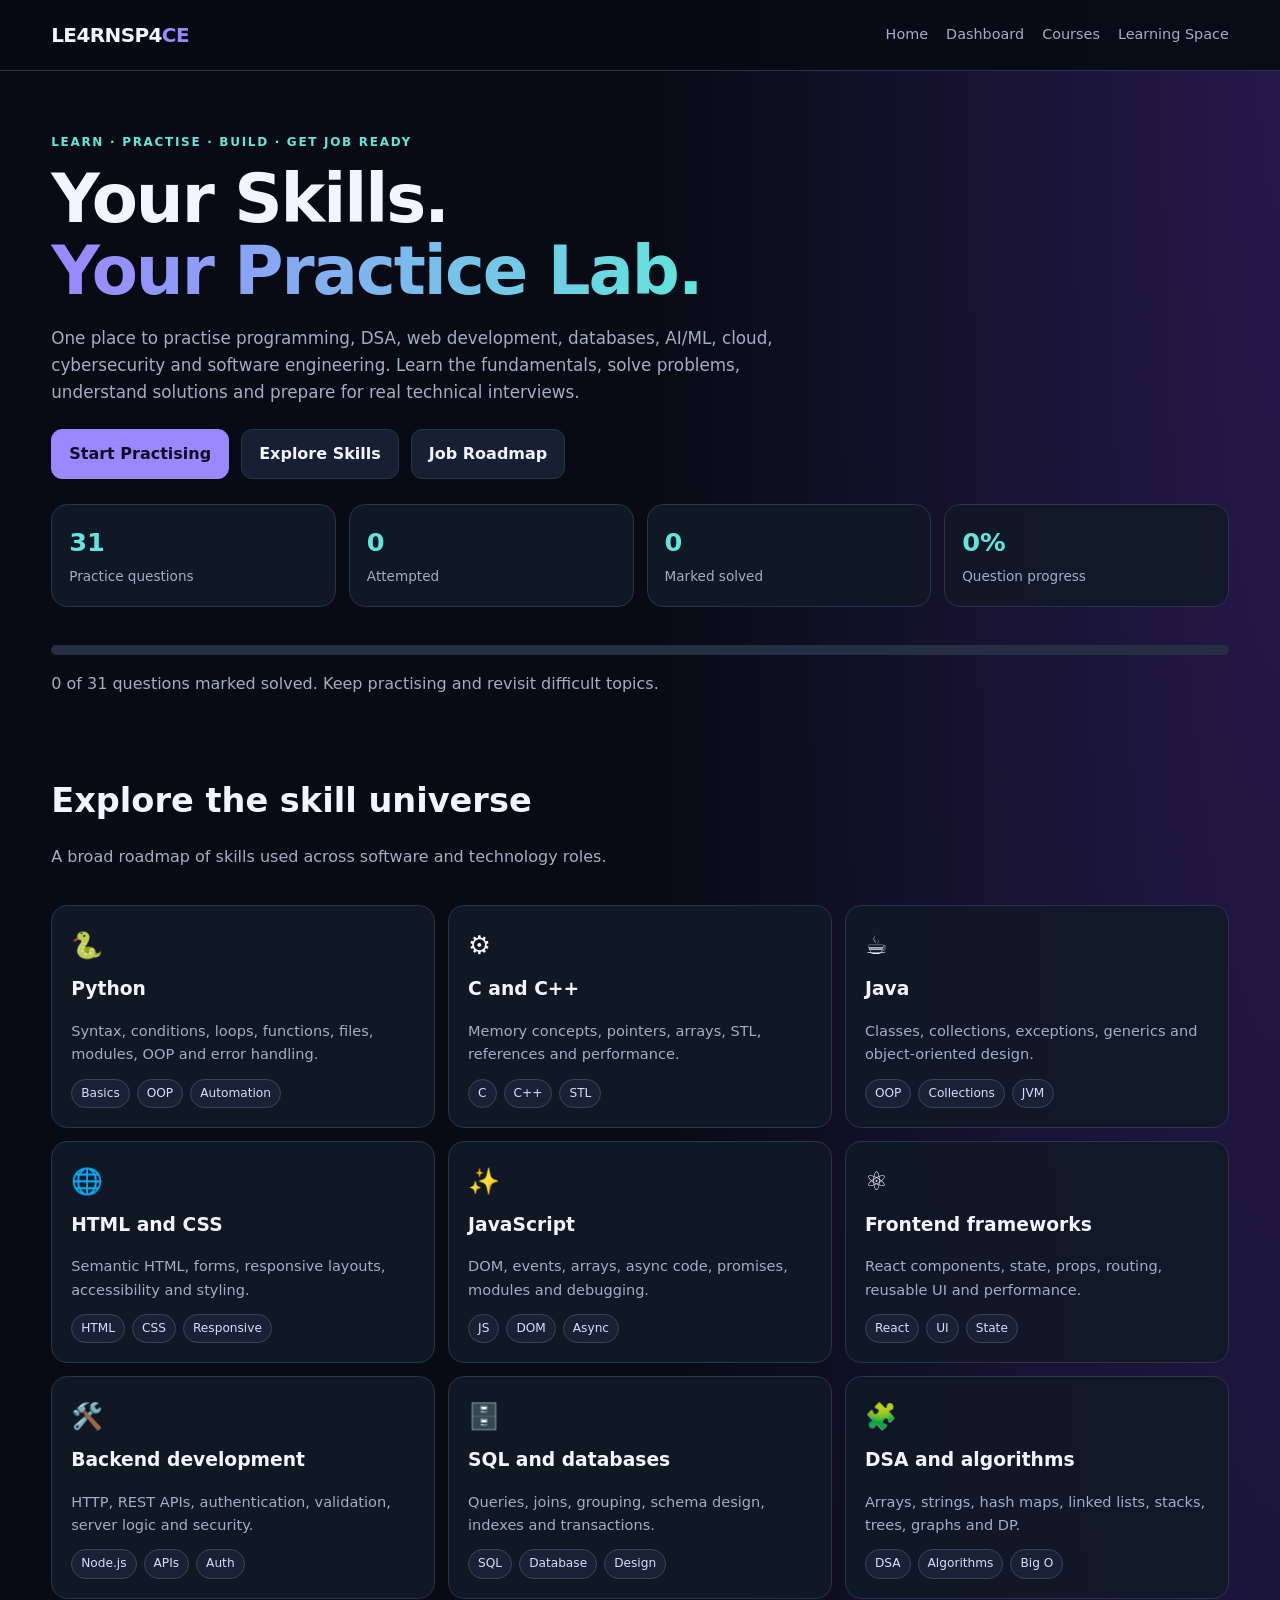
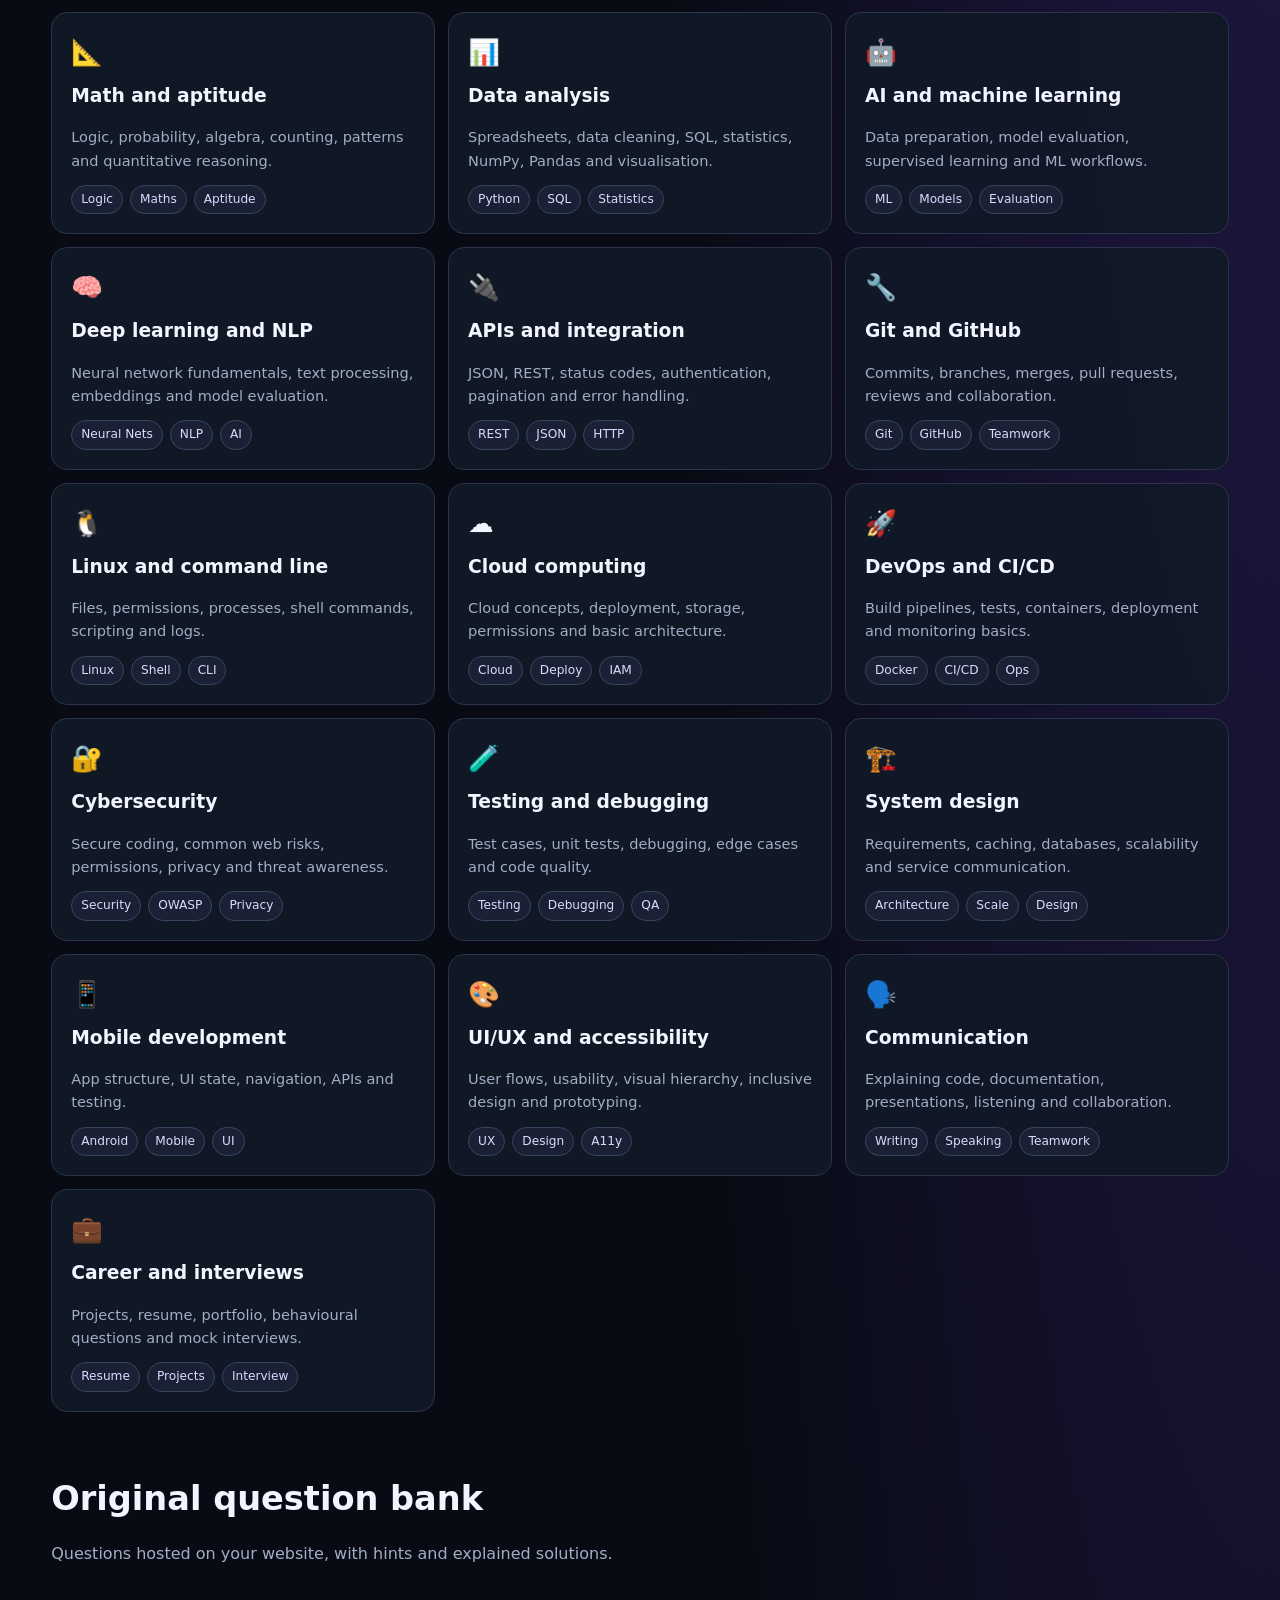
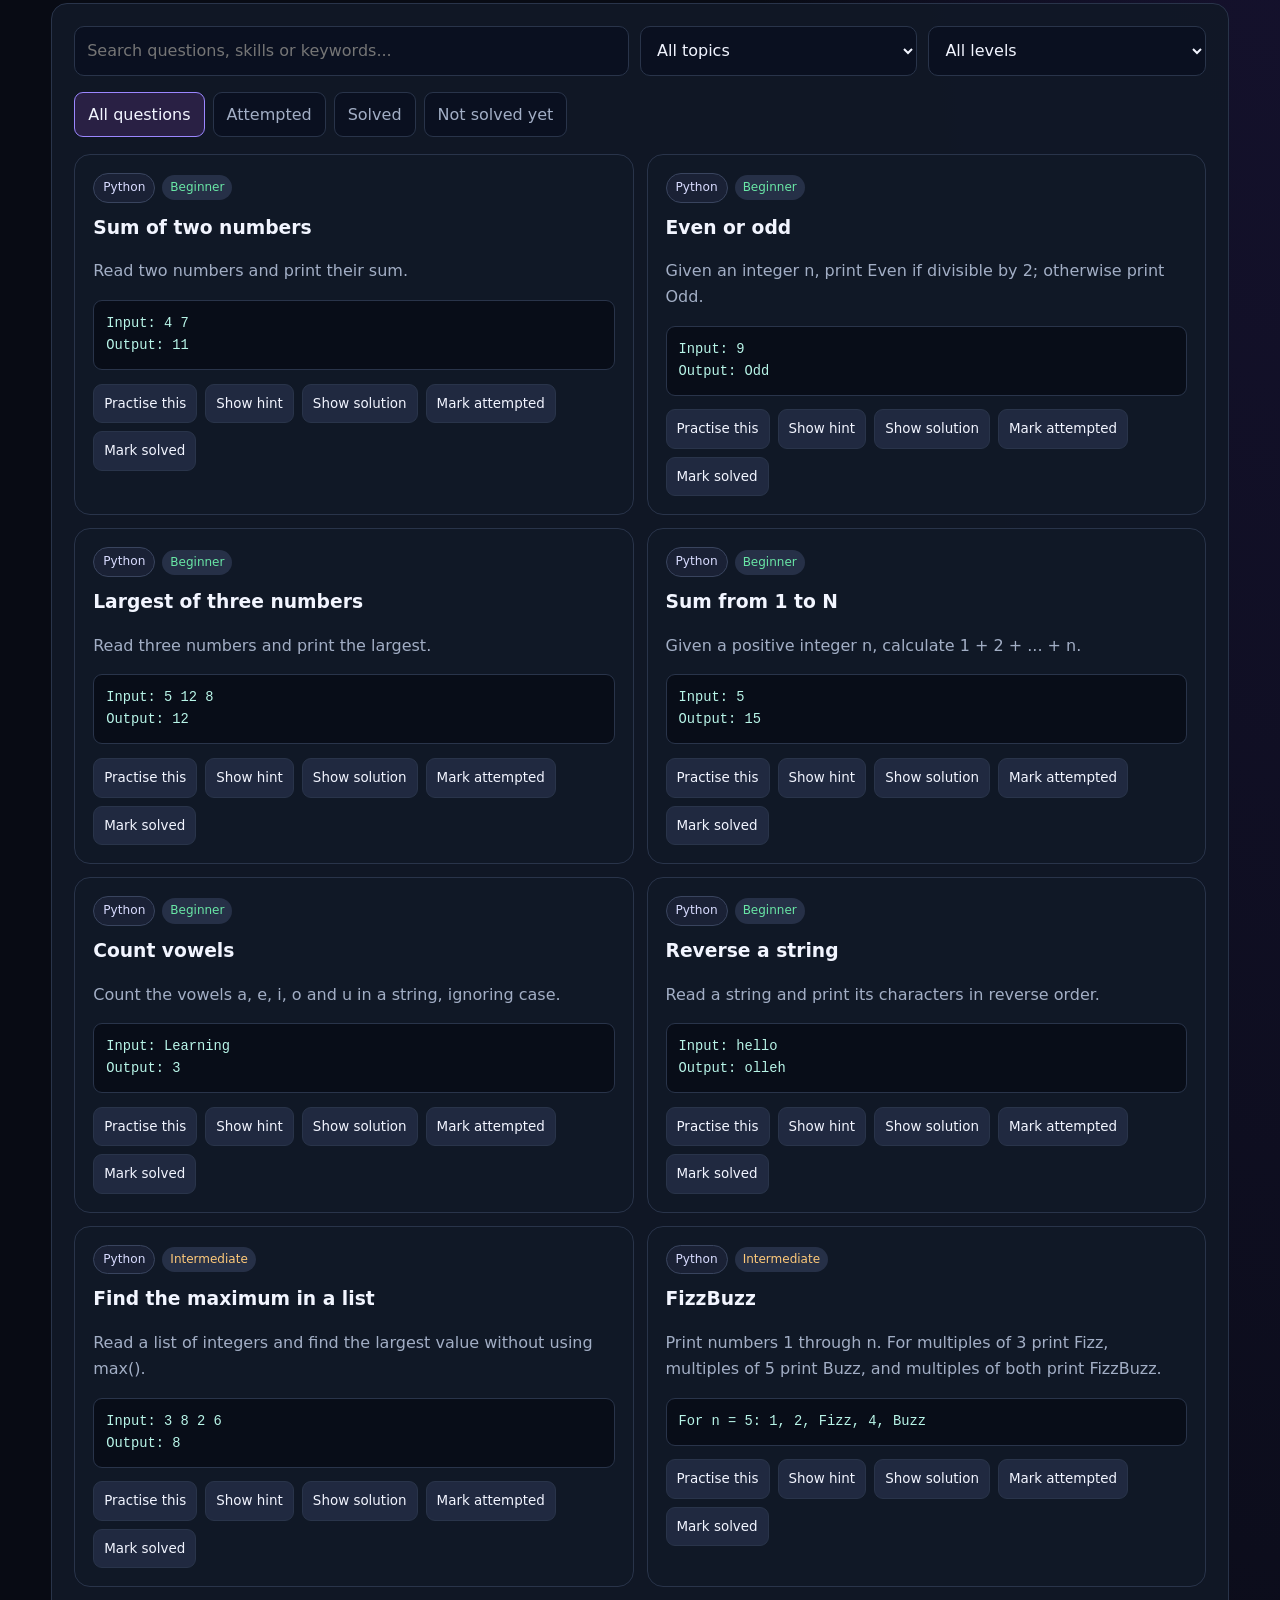
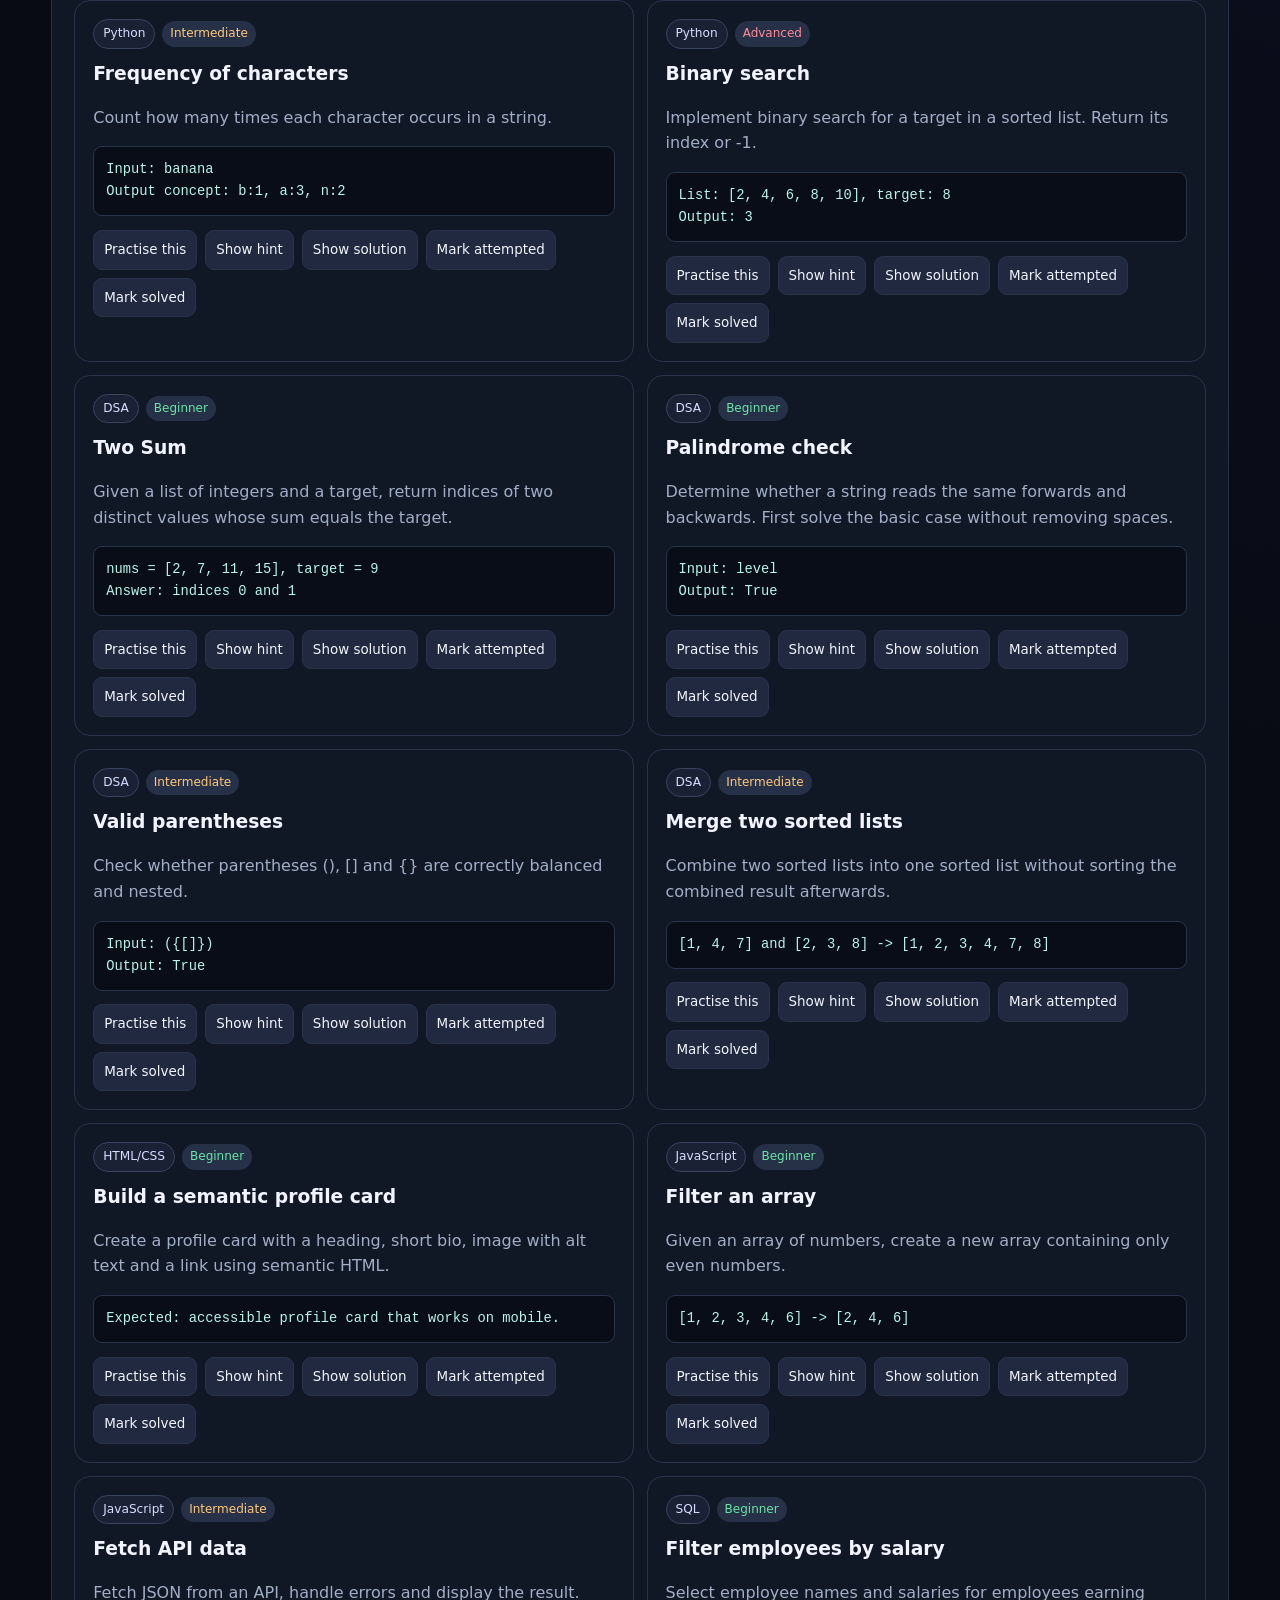
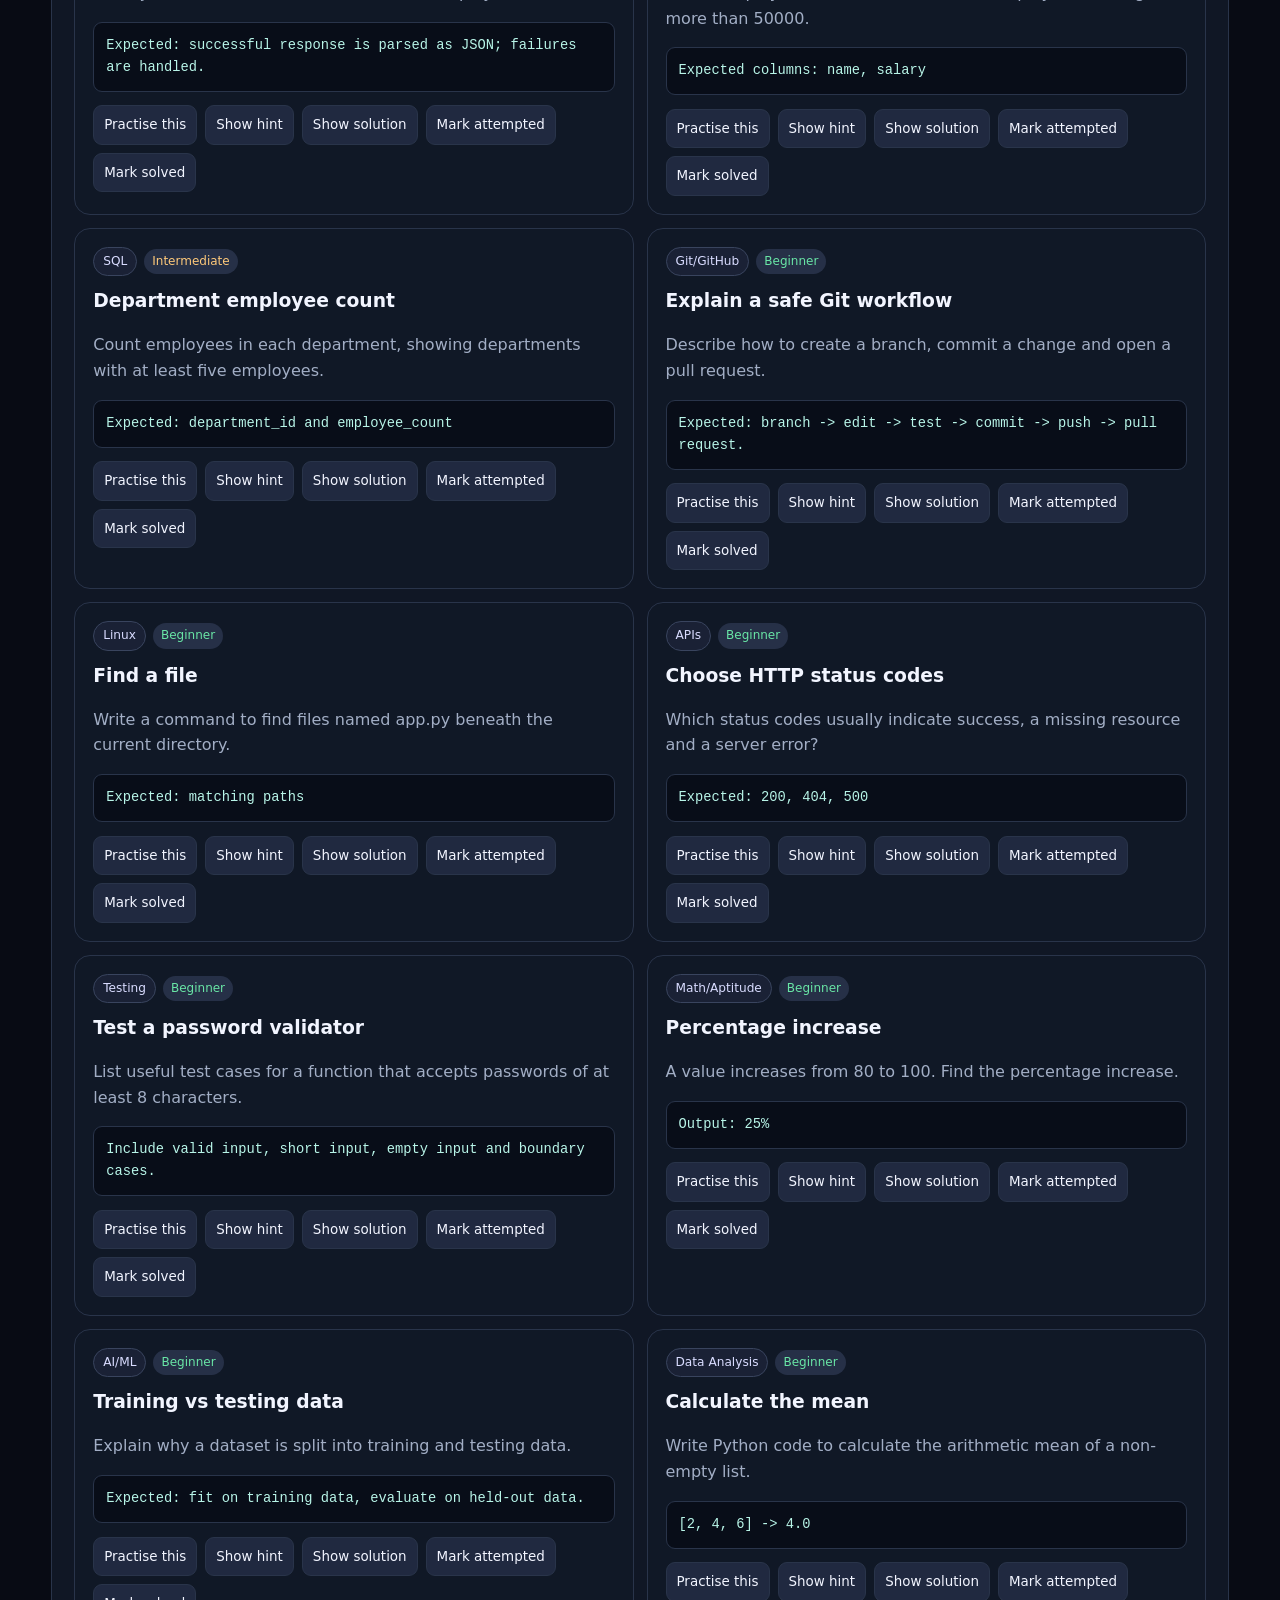
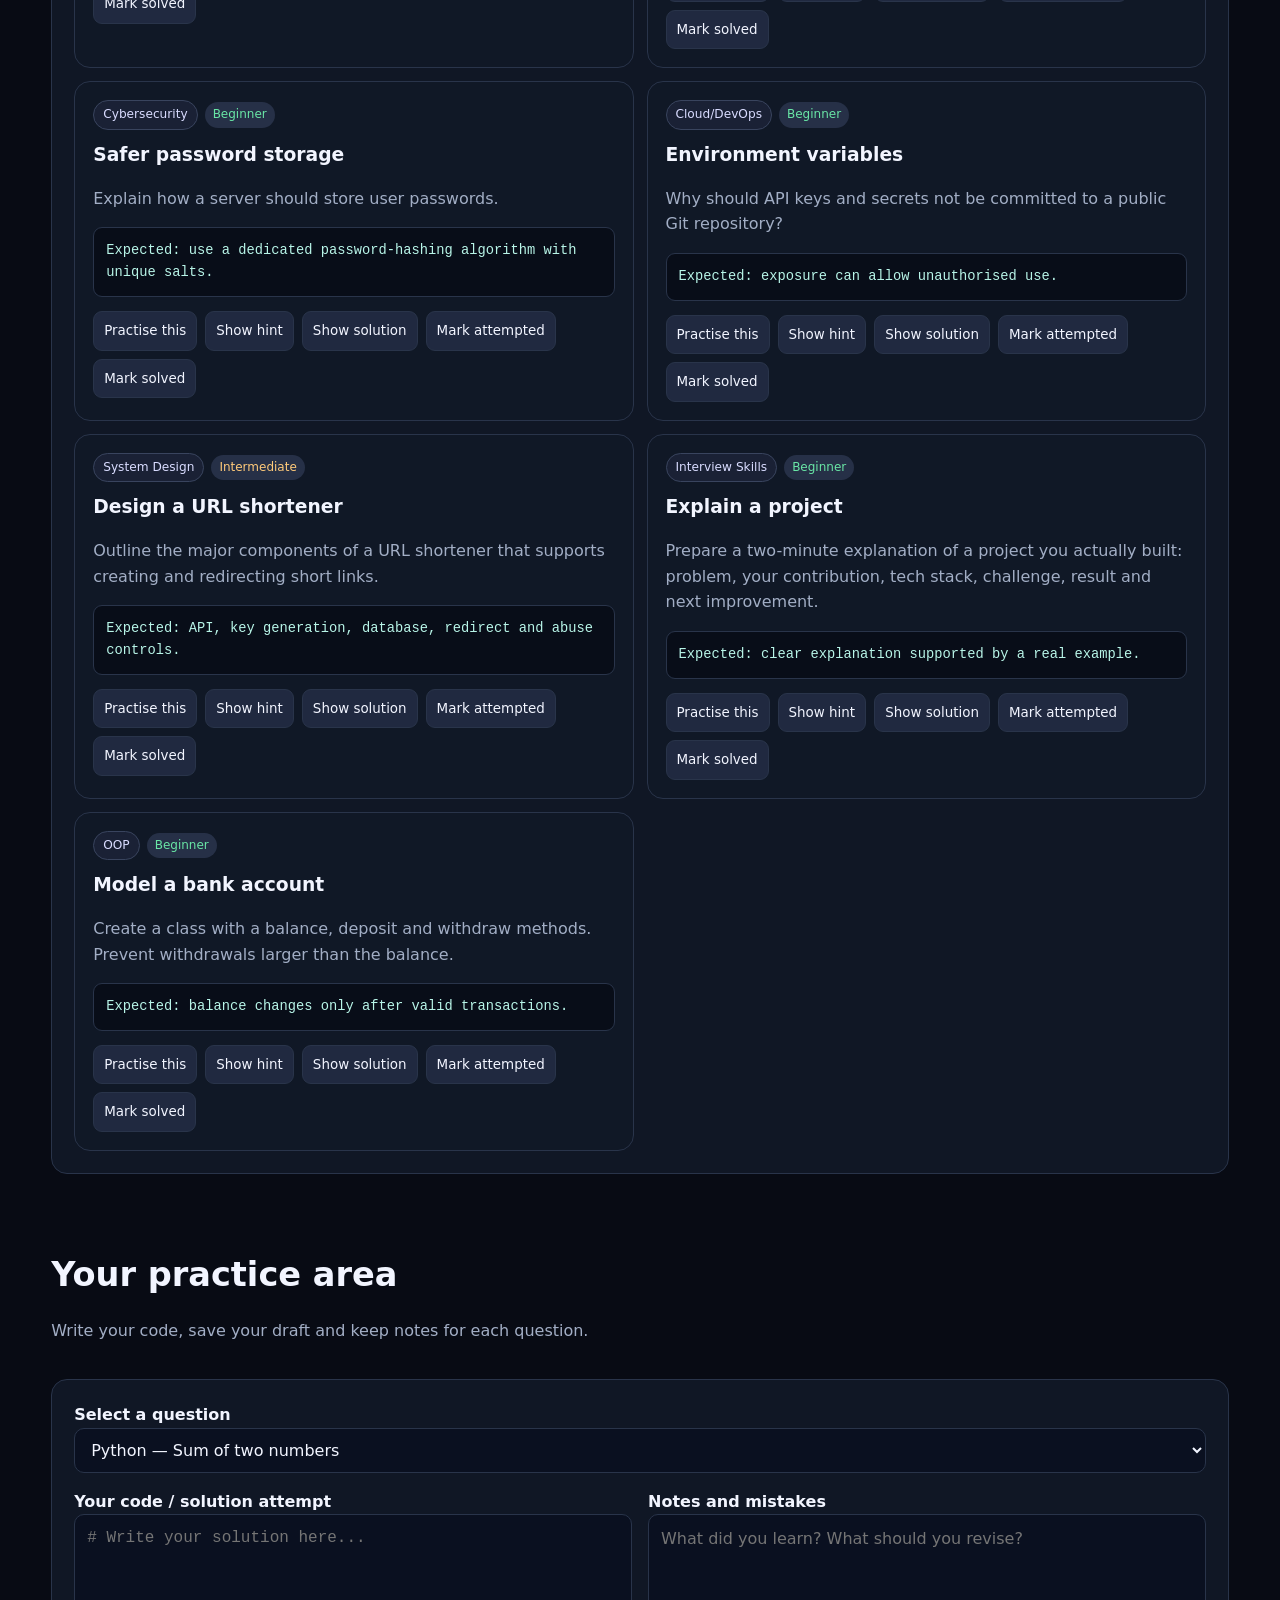
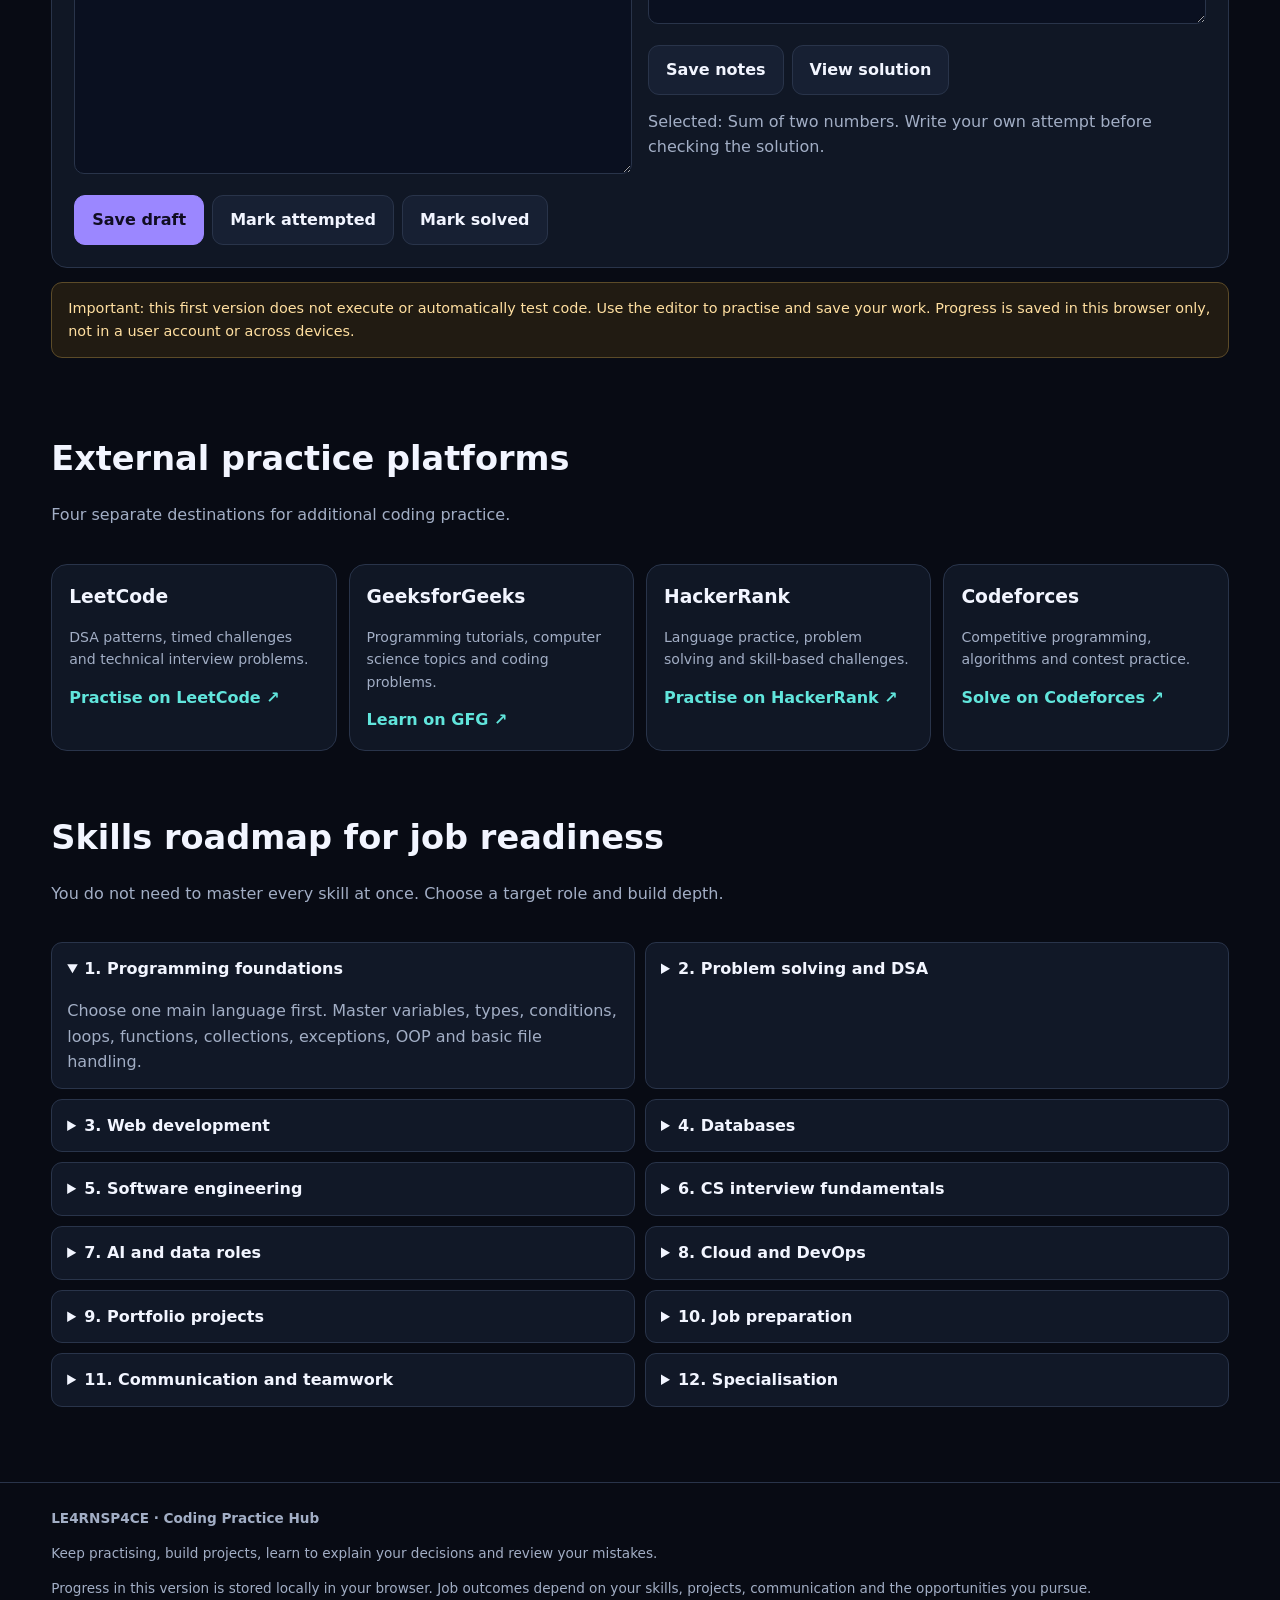
==== coding-practice.html @ f73925cd "Add coding practice hub" ====
<!DOCTYPE html>
<html lang="en">
<head>
  <meta charset="UTF-8">
  <meta name="viewport" content="width=device-width, initial-scale=1.0">
  <meta name="description" content="LE4RNSP4CE Coding Practice Hub: programming, DSA, web development, AI, databases and job interview preparation.">
  <title>Coding Practice Hub | LE4RNSP4CE</title>

  <style>
    :root {
      --bg: #080b14;
      --panel: #111827;
      --panel2: #172033;
      --text: #f2f5ff;
      --muted: #a2aec5;
      --purple: #9b87ff;
      --cyan: #61e5dc;
      --border: #29344a;
      --green: #69e6a6;
      --orange: #ffca7a;
      --red: #ff8c9a;
    }

    * { box-sizing: border-box; }

    html { scroll-behavior: smooth; }

    body {
      margin: 0;
      font-family: Inter, system-ui, Arial, sans-serif;
      background:
        radial-gradient(ellipse at top right, #24194b 0, transparent 35%),
        var(--bg);
      color: var(--text);
      line-height: 1.6;
    }

    a { color: inherit; text-decoration: none; }

    button, input, select, textarea { font: inherit; }

    button, select { cursor: pointer; }

    .container {
      width: min(1180px, 92%);
      margin: auto;
    }

    header {
      position: sticky;
      top: 0;
      z-index: 20;
      background: rgba(8, 11, 20, .93);
      backdrop-filter: blur(14px);
      border-bottom: 1px solid var(--border);
    }

    .nav {
      min-height: 70px;
      display: flex;
      align-items: center;
      justify-content: space-between;
      gap: 18px;
      flex-wrap: wrap;
      padding: 12px 0;
    }

    .logo {
      font-size: 1.25rem;
      font-weight: 900;
      letter-spacing: -.6px;
    }

    .logo span { color: var(--purple); }

    .nav-links {
      display: flex;
      gap: 18px;
      flex-wrap: wrap;
      color: var(--muted);
      font-size: .9rem;
    }

    .nav-links a:hover { color: var(--cyan); }

    .hero { padding: 62px 0 32px; }

    .eyebrow {
      color: var(--cyan);
      font-weight: 800;
      letter-spacing: 1.7px;
      font-size: .75rem;
      text-transform: uppercase;
    }

    h1 {
      font-size: clamp(2.1rem, 6vw, 4.2rem);
      line-height: 1.07;
      letter-spacing: -2px;
      margin: 12px 0;
    }

    .gradient {
      background: linear-gradient(90deg, var(--purple), var(--cyan));
      color: transparent;
      background-clip: text;
      -webkit-background-clip: text;
    }

    .intro {
      max-width: 760px;
      color: var(--muted);
      font-size: 1.05rem;
    }

    .hero-actions {
      display: flex;
      gap: 12px;
      flex-wrap: wrap;
      margin-top: 24px;
    }

    .btn {
      display: inline-flex;
      justify-content: center;
      align-items: center;
      padding: 11px 17px;
      border: 1px solid var(--border);
      border-radius: 11px;
      background: var(--panel2);
      color: var(--text);
      font-weight: 750;
    }

    .btn.primary {
      background: var(--purple);
      color: #100d22;
      border-color: var(--purple);
    }

    .btn:hover { filter: brightness(1.12); }

    .stats {
      display: grid;
      grid-template-columns: repeat(4, 1fr);
      gap: 13px;
      margin: 25px 0 38px;
    }

    .stat, .panel, .skill-card, .question-card, .external-card {
      background: rgba(17, 24, 39, .92);
      border: 1px solid var(--border);
      border-radius: 16px;
    }

    .stat { padding: 17px; }

    .stat strong {
      display: block;
      font-size: 1.6rem;
      color: var(--cyan);
    }

    .stat span { color: var(--muted); font-size: .85rem; }

    section { padding: 30px 0; }

    .section-heading {
      display: flex;
      justify-content: space-between;
      align-items: end;
      gap: 16px;
      flex-wrap: wrap;
      margin-bottom: 20px;
    }

    h2 { font-size: clamp(1.5rem, 3vw, 2.1rem); margin: 0 0 6px; }

    h3 { margin: 0 0 10px; }

    .muted { color: var(--muted); }

    .skills-grid {
      display: grid;
      grid-template-columns: repeat(3, minmax(0, 1fr));
      gap: 13px;
    }

    .skill-card { padding: 19px; }

    .skill-card .icon { font-size: 1.6rem; }

    .skill-card h3 { margin-top: 8px; }

    .skill-card p { color: var(--muted); font-size: .91rem; margin-bottom: 0; }

    .tag-row { display: flex; flex-wrap: wrap; gap: 7px; margin-top: 13px; }

    .tag {
      border: 1px solid #39445e;
      color: #d9dcff;
      background: #1a2135;
      border-radius: 999px;
      padding: 4px 9px;
      font-size: .76rem;
    }

    .panel { padding: 22px; margin: 14px 0; }

    .toolbar {
      display: grid;
      grid-template-columns: 2fr 1fr 1fr;
      gap: 11px;
      margin-bottom: 16px;
    }

    input, select, textarea {
      width: 100%;
      padding: 11px 12px;
      background: #0a1020;
      color: var(--text);
      border: 1px solid var(--border);
      border-radius: 10px;
      outline: none;
    }

    input:focus, select:focus, textarea:focus {
      border-color: var(--purple);
    }

    .tabs {
      display: flex;
      gap: 8px;
      flex-wrap: wrap;
      margin-bottom: 17px;
    }

    .tab {
      padding: 9px 13px;
      background: #0a1020;
      border: 1px solid var(--border);
      color: var(--muted);
      border-radius: 9px;
    }

    .tab.active {
      color: var(--text);
      border-color: var(--purple);
      background: #292044;
    }

    .question-list {
      display: grid;
      grid-template-columns: repeat(2, minmax(0, 1fr));
      gap: 13px;
    }

    .question-card { padding: 18px; min-width: 0; }

    .question-meta {
      display: flex;
      flex-wrap: wrap;
      gap: 7px;
      align-items: center;
      margin-bottom: 10px;
    }

    .difficulty {
      font-size: .75rem;
      padding: 3px 8px;
      border-radius: 999px;
      background: #263047;
    }

    .difficulty.Beginner { color: var(--green); }
    .difficulty.Intermediate { color: var(--orange); }
    .difficulty.Advanced { color: var(--red); }

    .question-card p { color: var(--muted); }

    .question-card pre, .solution pre {
      white-space: pre-wrap;
      overflow-wrap: anywhere;
      padding: 12px;
      border-radius: 9px;
      background: #080d18;
      border: 1px solid var(--border);
      color: #b8f5e8;
      font-size: .86rem;
    }

    .question-actions {
      display: flex;
      flex-wrap: wrap;
      gap: 8px;
      margin-top: 13px;
    }

    .small-btn {
      padding: 8px 10px;
      border: 1px solid var(--border);
      border-radius: 9px;
      color: var(--text);
      background: #202940;
      font-size: .84rem;
    }

    .small-btn:hover { border-color: var(--cyan); }

    .solution {
      border-top: 1px solid var(--border);
      padding-top: 12px;
      margin-top: 13px;
    }

    .hidden { display: none !important; }

    .practice-layout {
      display: grid;
      grid-template-columns: 1fr 1fr;
      gap: 16px;
    }

    .practice-layout > div { min-width: 0; }

    textarea.code-editor {
      min-height: 260px;
      resize: vertical;
      font-family: Consolas, Monaco, monospace;
      line-height: 1.6;
      tab-size: 4;
    }

    textarea.notes-editor { min-height: 110px; resize: vertical; }

    .progress-track {
      height: 10px;
      background: #252e42;
      border-radius: 999px;
      overflow: hidden;
      margin: 12px 0;
    }

    .progress-fill {
      height: 100%;
      width: 0;
      background: linear-gradient(90deg, var(--purple), var(--cyan));
      transition: width .2s;
    }

    .external-grid {
      display: grid;
      grid-template-columns: repeat(4, minmax(0, 1fr));
      gap: 12px;
    }

    .external-card { padding: 17px; }

    .external-card p { color: var(--muted); font-size: .88rem; }

    .external-card a {
      color: var(--cyan);
      font-weight: 750;
    }

    .roadmap-list {
      display: grid;
      grid-template-columns: repeat(2, minmax(0, 1fr));
      gap: 10px;
    }

    details {
      padding: 13px 15px;
      border: 1px solid var(--border);
      border-radius: 11px;
      background: #111827;
    }

    summary { cursor: pointer; font-weight: 750; }

    details p { color: var(--muted); margin-bottom: 0; }

    .notice {
      padding: 14px 16px;
      border: 1px solid #5c4b28;
      background: #211b12;
      border-radius: 11px;
      color: #ffdfa0;
      font-size: .9rem;
    }

    .empty {
      grid-column: 1 / -1;
      padding: 30px;
      border: 1px dashed var(--border);
      border-radius: 12px;
      text-align: center;
      color: var(--muted);
    }

    footer {
      border-top: 1px solid var(--border);
      margin-top: 45px;
      padding: 25px 0;
      color: var(--muted);
      font-size: .85rem;
    }

    @media (max-width: 850px) {
      .skills-grid { grid-template-columns: repeat(2, minmax(0, 1fr)); }
      .external-grid { grid-template-columns: repeat(2, minmax(0, 1fr)); }
      .stats { grid-template-columns: repeat(2, 1fr); }
    }

    @media (max-width: 600px) {
      .question-list, .practice-layout, .roadmap-list,
      .skills-grid { grid-template-columns: 1fr; }
      .toolbar { grid-template-columns: 1fr; }
      .hero { padding-top: 40px; }
      .nav { align-items: flex-start; }
    }
  </style>
</head>

<body>
<header>
  <div class="container nav">
    <a class="logo" href="index.html">LE4RNSP4<span>CE</span></a>
    <nav class="nav-links" aria-label="Main navigation">
      <a href="index.html">Home</a>
      <a href="dashboard.html">Dashboard</a>
      <a href="courses.html">Courses</a>
      <a href="learning-space.html">Learning Space</a>
    </nav>
  </div>
</header>

<main class="container">
  <section class="hero">
    <div class="eyebrow">Learn · Practise · Build · Get Job Ready</div>
    <h1>Your Skills.<br><span class="gradient">Your Practice Lab.</span></h1>
    <p class="intro">
      One place to practise programming, DSA, web development, databases,
      AI/ML, cloud, cybersecurity and software engineering. Learn the
      fundamentals, solve problems, understand solutions and prepare for
      real technical interviews.
    </p>
    <div class="hero-actions">
      <a class="btn primary" href="#question-bank">Start Practising</a>
      <a class="btn" href="#skills">Explore Skills</a>
      <a class="btn" href="#job-roadmap">Job Roadmap</a>
    </div>

    <div class="stats">
      <div class="stat"><strong id="totalCount">0</strong><span>Practice questions</span></div>
      <div class="stat"><strong id="attemptCount">0</strong><span>Attempted</span></div>
      <div class="stat"><strong id="solvedCount">0</strong><span>Marked solved</span></div>
      <div class="stat"><strong id="progressPercent">0%</strong><span>Question progress</span></div>
    </div>
    <div class="progress-track"><div class="progress-fill" id="progressFill"></div></div>
    <p class="muted" id="progressText">Start with one question. Keep learning consistently.</p>
  </section>

  <section id="skills">
    <div class="section-heading">
      <div>
        <h2>Explore the skill universe</h2>
        <p class="muted">A broad roadmap of skills used across software and technology roles.</p>
      </div>
    </div>
    <div class="skills-grid" id="skillGrid"></div>
  </section>

  <section id="question-bank">
    <div class="section-heading">
      <div>
        <h2>Original question bank</h2>
        <p class="muted">Questions hosted on your website, with hints and explained solutions.</p>
      </div>
    </div>

    <div class="panel">
      <div class="toolbar">
        <input id="searchInput" type="search" placeholder="Search questions, skills or keywords..." aria-label="Search questions">
        <select id="topicFilter" aria-label="Filter by topic">
          <option value="All">All topics</option>
        </select>
        <select id="levelFilter" aria-label="Filter by difficulty">
          <option value="All">All levels</option>
          <option>Beginner</option>
          <option>Intermediate</option>
          <option>Advanced</option>
        </select>
      </div>

      <div class="tabs" role="group" aria-label="Question status filter">
        <button class="tab active" data-status="All">All questions</button>
        <button class="tab" data-status="Attempted">Attempted</button>
        <button class="tab" data-status="Solved">Solved</button>
        <button class="tab" data-status="Unsolved">Not solved yet</button>
      </div>

      <div class="question-list" id="questionList"></div>
    </div>
  </section>

  <section id="practice-area">
    <div class="section-heading">
      <div>
        <h2>Your practice area</h2>
        <p class="muted">Write your code, save your draft and keep notes for each question.</p>
      </div>
    </div>

    <div class="panel">
      <label for="practiceQuestion"><strong>Select a question</strong></label>
      <select id="practiceQuestion"></select>

      <div class="practice-layout" style="margin-top:16px">
        <div>
          <label for="codeEditor"><strong>Your code / solution attempt</strong></label>
          <textarea id="codeEditor" class="code-editor" spellcheck="false" placeholder="# Write your solution here..."></textarea>
          <div class="question-actions">
            <button class="btn primary" id="saveDraft">Save draft</button>
            <button class="btn" id="markAttempt">Mark attempted</button>
            <button class="btn" id="markSolved">Mark solved</button>
          </div>
        </div>
        <div>
          <label for="practiceNotes"><strong>Notes and mistakes</strong></label>
          <textarea id="practiceNotes" class="notes-editor" placeholder="What did you learn? What should you revise?"></textarea>
          <div class="question-actions">
            <button class="btn" id="saveNotes">Save notes</button>
            <button class="btn" id="showSelectedSolution">View solution</button>
          </div>
          <div id="practiceFeedback" class="muted" style="margin-top:14px" aria-live="polite">
            Your saved drafts and notes are stored in this browser.
          </div>
          <div id="selectedSolution" class="solution hidden"></div>
        </div>
      </div>
    </div>
    <p class="notice">
      Important: this first version does not execute or automatically test code.
      Use the editor to practise and save your work. Progress is saved in this
      browser only, not in a user account or across devices.
    </p>
  </section>

  <section id="external-practice">
    <div class="section-heading">
      <div>
        <h2>External practice platforms</h2>
        <p class="muted">Four separate destinations for additional coding practice.</p>
      </div>
    </div>
    <div class="external-grid">
      <article class="external-card">
        <h3>LeetCode</h3>
        <p>DSA patterns, timed challenges and technical interview problems.</p>
        <a href="https://leetcode.com/problemset/" target="_blank" rel="noopener noreferrer">Practise on LeetCode ↗</a>
      </article>
      <article class="external-card">
        <h3>GeeksforGeeks</h3>
        <p>Programming tutorials, computer science topics and coding problems.</p>
        <a href="https://www.geeksforgeeks.org/" target="_blank" rel="noopener noreferrer">Learn on GFG ↗</a>
      </article>
      <article class="external-card">
        <h3>HackerRank</h3>
        <p>Language practice, problem solving and skill-based challenges.</p>
        <a href="https://www.hackerrank.com/domains" target="_blank" rel="noopener noreferrer">Practise on HackerRank ↗</a>
      </article>
      <article class="external-card">
        <h3>Codeforces</h3>
        <p>Competitive programming, algorithms and contest practice.</p>
        <a href="https://codeforces.com/problemset" target="_blank" rel="noopener noreferrer">Solve on Codeforces ↗</a>
      </article>
    </div>
  </section>

  <section id="job-roadmap">
    <div class="section-heading">
      <div>
        <h2>Skills roadmap for job readiness</h2>
        <p class="muted">You do not need to master every skill at once. Choose a target role and build depth.</p>
      </div>
    </div>
    <div class="roadmap-list" id="roadmapList"></div>
  </section>
</main>

<footer>
  <div class="container">
    <strong>LE4RNSP4CE · Coding Practice Hub</strong>
    <p>Keep practising, build projects, learn to explain your decisions and review your mistakes.</p>
    <p>Progress in this version is stored locally in your browser. Job outcomes depend on your skills, projects, communication and the opportunities you pursue.</p>
  </div>
</footer>

<script>
  "use strict";

  const skills = [
    { icon: "🐍", name: "Python", desc: "Syntax, conditions, loops, functions, files, modules, OOP and error handling.", tags: ["Basics", "OOP", "Automation"] },
    { icon: "⚙️", name: "C and C++", desc: "Memory concepts, pointers, arrays, STL, references and performance.", tags: ["C", "C++", "STL"] },
    { icon: "☕", name: "Java", desc: "Classes, collections, exceptions, generics and object-oriented design.", tags: ["OOP", "Collections", "JVM"] },
    { icon: "🌐", name: "HTML and CSS", desc: "Semantic HTML, forms, responsive layouts, accessibility and styling.", tags: ["HTML", "CSS", "Responsive"] },
    { icon: "✨", name: "JavaScript", desc: "DOM, events, arrays, async code, promises, modules and debugging.", tags: ["JS", "DOM", "Async"] },
    { icon: "⚛️", name: "Frontend frameworks", desc: "React components, state, props, routing, reusable UI and performance.", tags: ["React", "UI", "State"] },
    { icon: "🛠️", name: "Backend development", desc: "HTTP, REST APIs, authentication, validation, server logic and security.", tags: ["Node.js", "APIs", "Auth"] },
    { icon: "🗄️", name: "SQL and databases", desc: "Queries, joins, grouping, schema design, indexes and transactions.", tags: ["SQL", "Database", "Design"] },
    { icon: "🧩", name: "DSA and algorithms", desc: "Arrays, strings, hash maps, linked lists, stacks, trees, graphs and DP.", tags: ["DSA", "Algorithms", "Big O"] },
    { icon: "📐", name: "Math and aptitude", desc: "Logic, probability, algebra, counting, patterns and quantitative reasoning.", tags: ["Logic", "Maths", "Aptitude"] },
    { icon: "📊", name: "Data analysis", desc: "Spreadsheets, data cleaning, SQL, statistics, NumPy, Pandas and visualisation.", tags: ["Python", "SQL", "Statistics"] },
    { icon: "🤖", name: "AI and machine learning", desc: "Data preparation, model evaluation, supervised learning and ML workflows.", tags: ["ML", "Models", "Evaluation"] },
    { icon: "🧠", name: "Deep learning and NLP", desc: "Neural network fundamentals, text processing, embeddings and model evaluation.", tags: ["Neural Nets", "NLP", "AI"] },
    { icon: "🔌", name: "APIs and integration", desc: "JSON, REST, status codes, authentication, pagination and error handling.", tags: ["REST", "JSON", "HTTP"] },
    { icon: "🔧", name: "Git and GitHub", desc: "Commits, branches, merges, pull requests, reviews and collaboration.", tags: ["Git", "GitHub", "Teamwork"] },
    { icon: "🐧", name: "Linux and command line", desc: "Files, permissions, processes, shell commands, scripting and logs.", tags: ["Linux", "Shell", "CLI"] },
    { icon: "☁️", name: "Cloud computing", desc: "Cloud concepts, deployment, storage, permissions and basic architecture.", tags: ["Cloud", "Deploy", "IAM"] },
    { icon: "🚀", name: "DevOps and CI/CD", desc: "Build pipelines, tests, containers, deployment and monitoring basics.", tags: ["Docker", "CI/CD", "Ops"] },
    { icon: "🔐", name: "Cybersecurity", desc: "Secure coding, common web risks, permissions, privacy and threat awareness.", tags: ["Security", "OWASP", "Privacy"] },
    { icon: "🧪", name: "Testing and debugging", desc: "Test cases, unit tests, debugging, edge cases and code quality.", tags: ["Testing", "Debugging", "QA"] },
    { icon: "🏗️", name: "System design", desc: "Requirements, caching, databases, scalability and service communication.", tags: ["Architecture", "Scale", "Design"] },
    { icon: "📱", name: "Mobile development", desc: "App structure, UI state, navigation, APIs and testing.", tags: ["Android", "Mobile", "UI"] },
    { icon: "🎨", name: "UI/UX and accessibility", desc: "User flows, usability, visual hierarchy, inclusive design and prototyping.", tags: ["UX", "Design", "A11y"] },
    { icon: "🗣️", name: "Communication", desc: "Explaining code, documentation, presentations, listening and collaboration.", tags: ["Writing", "Speaking", "Teamwork"] },
    { icon: "💼", name: "Career and interviews", desc: "Projects, resume, portfolio, behavioural questions and mock interviews.", tags: ["Resume", "Projects", "Interview"] }
  ];

  const questions = [
    {
      id: "py01", topic: "Python", level: "Beginner", title: "Sum of two numbers",
      prompt: "Read two numbers and print their sum.",
      sample: "Input: 4 7\nOutput: 11",
      hint: "Read two values, convert them to numbers, then add them.",
      solution: "a = int(input())\nb = int(input())\nprint(a + b)",
      explanation: "input() reads text. int() converts it to an integer. The + operator adds the values."
    },
    {
      id: "py02", topic: "Python", level: "Beginner", title: "Even or odd",
      prompt: "Given an integer n, print Even if divisible by 2; otherwise print Odd.",
      sample: "Input: 9\nOutput: Odd",
      hint: "Use the remainder operator %.",
      solution: "n = int(input())\nif n % 2 == 0:\n    print('Even')\nelse:\n    print('Odd')",
      explanation: "A remainder of zero after division by 2 means the number is even."
    },
    {
      id: "py03", topic: "Python", level: "Beginner", title: "Largest of three numbers",
      prompt: "Read three numbers and print the largest.",
      sample: "Input: 5 12 8\nOutput: 12",
      hint: "Try max(), or compare the numbers with if/elif/else.",
      solution: "a = int(input())\nb = int(input())\nc = int(input())\nprint(max(a, b, c))",
      explanation: "max() returns the largest item from the supplied values."
    },
    {
      id: "py04", topic: "Python", level: "Beginner", title: "Sum from 1 to N",
      prompt: "Given a positive integer n, calculate 1 + 2 + ... + n.",
      sample: "Input: 5\nOutput: 15",
      hint: "Use a loop or the formula n * (n + 1) // 2.",
      solution: "n = int(input())\ntotal = 0\nfor i in range(1, n + 1):\n    total += i\nprint(total)",
      explanation: "range(1, n + 1) includes numbers from 1 through n. The accumulator stores the running sum."
    },
    {
      id: "py05", topic: "Python", level: "Beginner", title: "Count vowels",
      prompt: "Count the vowels a, e, i, o and u in a string, ignoring case.",
      sample: "Input: Learning\nOutput: 3",
      hint: "Convert the string to lowercase and check each character.",
      solution: "text = input().lower()\nvowels = 'aeiou'\ncount = 0\nfor ch in text:\n    if ch in vowels:\n        count += 1\nprint(count)",
      explanation: "The loop visits each character once. Membership testing checks whether the character is a vowel."
    },
    {
      id: "py06", topic: "Python", level: "Beginner", title: "Reverse a string",
      prompt: "Read a string and print its characters in reverse order.",
      sample: "Input: hello\nOutput: olleh",
      hint: "Python supports slicing with a negative step.",
      solution: "text = input()\nprint(text[::-1])",
      explanation: "The slice [::-1] walks through the string from end to start."
    },
    {
      id: "py07", topic: "Python", level: "Intermediate", title: "Find the maximum in a list",
      prompt: "Read a list of integers and find the largest value without using max().",
      sample: "Input: 3 8 2 6\nOutput: 8",
      hint: "Start with the first value and update it when a larger value appears.",
      solution: "nums = list(map(int, input().split()))\nlargest = nums[0]\nfor n in nums:\n    if n > largest:\n        largest = n\nprint(largest)",
      explanation: "This scans the list once, giving O(n) time complexity."
    },
    {
      id: "py08", topic: "Python", level: "Intermediate", title: "FizzBuzz",
      prompt: "Print numbers 1 through n. For multiples of 3 print Fizz, multiples of 5 print Buzz, and multiples of both print FizzBuzz.",
      sample: "For n = 5: 1, 2, Fizz, 4, Buzz",
      hint: "Check divisibility by 15 before checking 3 or 5.",
      solution: "n = int(input())\nfor i in range(1, n + 1):\n    if i % 15 == 0:\n        print('FizzBuzz')\n    elif i % 3 == 0:\n        print('Fizz')\n    elif i % 5 == 0:\n        print('Buzz')\n    else:\n        print(i)",
      explanation: "Check the combined condition first, otherwise multiples of both would match the 3 condition first."
    },
    {
      id: "py09", topic: "Python", level: "Intermediate", title: "Frequency of characters",
      prompt: "Count how many times each character occurs in a string.",
      sample: "Input: banana\nOutput concept: b:1, a:3, n:2",
      hint: "Use a dictionary to store counts.",
      solution: "text = input()\ncounts = {}\nfor ch in text:\n    counts[ch] = counts.get(ch, 0) + 1\nprint(counts)",
      explanation: "dict.get(ch, 0) returns the existing count, or zero for a new character."
    },
    {
      id: "py10", topic: "Python", level: "Advanced", title: "Binary search",
      prompt: "Implement binary search for a target in a sorted list. Return its index or -1.",
      sample: "List: [2, 4, 6, 8, 10], target: 8\nOutput: 3",
      hint: "Maintain low and high bounds and compare with the middle element.",
      solution: "def binary_search(nums, target):\n    low, high = 0, len(nums) - 1\n    while low <= high:\n        mid = (low + high) // 2\n        if nums[mid] == target:\n            return mid\n        if nums[mid] < target:\n            low = mid + 1\n        else:\n            high = mid - 1\n    return -1",
      explanation: "Binary search halves the search space each step. It requires sorted input and runs in O(log n) time."
    },
    {
      id: "dsa01", topic: "DSA", level: "Beginner", title: "Two Sum",
      prompt: "Given a list of integers and a target, return indices of two distinct values whose sum equals the target.",
      sample: "nums = [2, 7, 11, 15], target = 9\nAnswer: indices 0 and 1",
      hint: "As you scan the list, store previously seen values in a hash map.",
      solution: "def two_sum(nums, target):\n    seen = {}\n    for i, value in enumerate(nums):\n        need = target - value\n        if need in seen:\n            return [seen[need], i]\n        seen[value] = i\n    return []",
      explanation: "The hash map makes lookups average O(1), giving O(n) average time."
    },
    {
      id: "dsa02", topic: "DSA", level: "Beginner", title: "Palindrome check",
      prompt: "Determine whether a string reads the same forwards and backwards. First solve the basic case without removing spaces.",
      sample: "Input: level\nOutput: True",
      hint: "Compare the string to its reverse.",
      solution: "text = input()\nprint(text == text[::-1])",
      explanation: "This basic solution is O(n) in time and uses a reversed string."
    },
    {
      id: "dsa03", topic: "DSA", level: "Intermediate", title: "Valid parentheses",
      prompt: "Check whether parentheses (), [] and {} are correctly balanced and nested.",
      sample: "Input: ({[]})\nOutput: True",
      hint: "Use a stack and match each closing bracket with the most recent opening bracket.",
      solution: "def is_valid(s):\n    pairs = {')': '(', ']': '[', '}': '{'}\n    stack = []\n    for ch in s:\n        if ch in '([{':\n            stack.append(ch)\n        elif ch in pairs:\n            if not stack or stack.pop() != pairs[ch]:\n                return False\n    return not stack",
      explanation: "The stack follows last-in, first-out order. Time complexity is O(n)."
    },
    {
      id: "dsa04", topic: "DSA", level: "Intermediate", title: "Merge two sorted lists",
      prompt: "Combine two sorted lists into one sorted list without sorting the combined result afterwards.",
      sample: "[1, 4, 7] and [2, 3, 8] -> [1, 2, 3, 4, 7, 8]",
      hint: "Use two pointers to compare the next unused value in each list.",
      solution: "def merge(a, b):\n    i = j = 0\n    out = []\n    while i < len(a) and j < len(b):\n        if a[i] <= b[j]:\n            out.append(a[i]); i += 1\n        else:\n            out.append(b[j]); j += 1\n    return out + a[i:] + b[j:]",
      explanation: "Each item is visited once, so the time complexity is O(n + m)."
    },
    {
      id: "web01", topic: "HTML/CSS", level: "Beginner", title: "Build a semantic profile card",
      prompt: "Create a profile card with a heading, short bio, image with alt text and a link using semantic HTML.",
      sample: "Expected: accessible profile card that works on mobile.",
      hint: "Use article, h2, p, img and a. Add alt text to the image.",
      solution: "<article class=\"profile-card\">\n  <img src=\"profile.jpg\" alt=\"Portrait of Alex\">\n  <h2>Alex</h2>\n  <p>A beginner web developer.</p>\n  <a href=\"projects.html\">View projects</a>\n</article>",
      explanation: "Semantic elements communicate meaning. Add responsive CSS and check keyboard focus and colour contrast."
    },
    {
      id: "web02", topic: "JavaScript", level: "Beginner", title: "Filter an array",
      prompt: "Given an array of numbers, create a new array containing only even numbers.",
      sample: "[1, 2, 3, 4, 6] -> [2, 4, 6]",
      hint: "Use Array.filter() and the remainder operator.",
      solution: "const numbers = [1, 2, 3, 4, 6];\nconst evens = numbers.filter(n => n % 2 === 0);\nconsole.log(evens);",
      explanation: "filter() returns a new array containing values that satisfy the callback condition."
    },
    {
      id: "web03", topic: "JavaScript", level: "Intermediate", title: "Fetch API data",
      prompt: "Fetch JSON from an API, handle errors and display the result.",
      sample: "Expected: successful response is parsed as JSON; failures are handled.",
      hint: "Use async/await and check response.ok.",
      solution: "async function loadData() {\n  try {\n    const response = await fetch('/api/items');\n    if (!response.ok) throw new Error('Request failed');\n    const data = await response.json();\n    console.log(data);\n  } catch (error) {\n    console.error(error.message);\n  }\n}",
      explanation: "Real projects should handle loading, empty and error states, and validate untrusted data."
    },
    {
      id: "db01", topic: "SQL", level: "Beginner", title: "Filter employees by salary",
      prompt: "Select employee names and salaries for employees earning more than 50000.",
      sample: "Expected columns: name, salary",
      hint: "Use SELECT with a WHERE condition.",
      solution: "SELECT name, salary\nFROM employees\nWHERE salary > 50000;",
      explanation: "WHERE filters rows before the selected results are returned."
    },
    {
      id: "db02", topic: "SQL", level: "Intermediate", title: "Department employee count",
      prompt: "Count employees in each department, showing departments with at least five employees.",
      sample: "Expected: department_id and employee_count",
      hint: "Use GROUP BY and HAVING.",
      solution: "SELECT department_id, COUNT(*) AS employee_count\nFROM employees\nGROUP BY department_id\nHAVING COUNT(*) >= 5;",
      explanation: "GROUP BY forms groups; HAVING filters grouped results."
    },
    {
      id: "git01", topic: "Git/GitHub", level: "Beginner", title: "Explain a safe Git workflow",
      prompt: "Describe how to create a branch, commit a change and open a pull request.",
      sample: "Expected: branch -> edit -> test -> commit -> push -> pull request.",
      hint: "Use a separate branch rather than directly changing the shared main branch.",
      solution: "git switch -c feature/my-change\ngit status\ngit add .\ngit commit -m \"Describe the change\"\ngit push -u origin feature/my-change",
      explanation: "After pushing, open a pull request on your Git hosting service and request review. Inspect changes before committing."
    },
    {
      id: "linux01", topic: "Linux", level: "Beginner", title: "Find a file",
      prompt: "Write a command to find files named app.py beneath the current directory.",
      sample: "Expected: matching paths",
      hint: "The find command can search recursively.",
      solution: "find . -type f -name 'app.py'",
      explanation: "The dot means the current directory. -type f restricts matches to regular files."
    },
    {
      id: "api01", topic: "APIs", level: "Beginner", title: "Choose HTTP status codes",
      prompt: "Which status codes usually indicate success, a missing resource and a server error?",
      sample: "Expected: 200, 404, 500",
      hint: "Remember 2xx success, 4xx client-side request issues and 5xx server issues.",
      solution: "200 OK\n404 Not Found\n500 Internal Server Error",
      explanation: "Status codes help clients understand the result of an HTTP request. Actual code choice depends on the operation."
    },
    {
      id: "test01", topic: "Testing", level: "Beginner", title: "Test a password validator",
      prompt: "List useful test cases for a function that accepts passwords of at least 8 characters.",
      sample: "Include valid input, short input, empty input and boundary cases.",
      hint: "Test at the boundary and just below it.",
      solution: "'' -> invalid\n'abc123' -> invalid (6 characters)\n'12345678' -> valid under the length-only rule\n'1234567' -> invalid",
      explanation: "Also test non-string input and any additional policy rules. Never log real user passwords."
    },
    {
      id: "math01", topic: "Math/Aptitude", level: "Beginner", title: "Percentage increase",
      prompt: "A value increases from 80 to 100. Find the percentage increase.",
      sample: "Output: 25%",
      hint: "Increase divided by original value, multiplied by 100.",
      solution: "increase = 100 - 80\npercentage = increase / 80 * 100\nprint(percentage)  # 25.0",
      explanation: "The original value is the denominator, not the final value."
    },
    {
      id: "ai01", topic: "AI/ML", level: "Beginner", title: "Training vs testing data",
      prompt: "Explain why a dataset is split into training and testing data.",
      sample: "Expected: fit on training data, evaluate on held-out data.",
      hint: "Consider whether the model generalises to examples it has not seen.",
      solution: "Training data is used to fit model parameters. Test data estimates performance on held-out examples.",
      explanation: "Do not tune repeatedly on the test set. Use validation data for model selection and keep the test set for final evaluation."
    },
    {
      id: "data01", topic: "Data Analysis", level: "Beginner", title: "Calculate the mean",
      prompt: "Write Python code to calculate the arithmetic mean of a non-empty list.",
      sample: "[2, 4, 6] -> 4.0",
      hint: "Sum the values and divide by the number of values.",
      solution: "values = [2, 4, 6]\nmean = sum(values) / len(values)\nprint(mean)",
      explanation: "Check for an empty list before dividing in a real application."
    },
    {
      id: "sec01", topic: "Cybersecurity", level: "Beginner", title: "Safer password storage",
      prompt: "Explain how a server should store user passwords.",
      sample: "Expected: use a dedicated password-hashing algorithm with unique salts.",
      hint: "Encryption that can be reversed is not the same as password hashing.",
      solution: "Use a reputable password-hashing function such as Argon2id, scrypt or bcrypt with appropriate settings and unique salts. Never store plaintext passwords.",
      explanation: "Use established authentication libraries, rate limits and secure account recovery rather than designing password storage yourself."
    },
    {
      id: "cloud01", topic: "Cloud/DevOps", level: "Beginner", title: "Environment variables",
      prompt: "Why should API keys and secrets not be committed to a public Git repository?",
      sample: "Expected: exposure can allow unauthorised use.",
      hint: "Think about repository visibility and leaked credentials.",
      solution: "Store secrets in an appropriate secret manager or protected environment variables. If a key is exposed, revoke or rotate it promptly.",
      explanation: "Never place private server secrets in browser-side JavaScript. Public frontend configuration must not be mistaken for a secret."
    },
    {
      id: "system01", topic: "System Design", level: "Intermediate", title: "Design a URL shortener",
      prompt: "Outline the major components of a URL shortener that supports creating and redirecting short links.",
      sample: "Expected: API, key generation, database, redirect and abuse controls.",
      hint: "Separate link creation from link resolution.",
      solution: "Discuss a creation API, unique short-code generation, persistent code-to-URL mapping, a redirect endpoint, validation, rate limits, analytics and caching where useful.",
      explanation: "State assumptions and trade-offs. Interviewers assess reasoning, reliability, security and scale—not one magic architecture."
    },
    {
      id: "interview01", topic: "Interview Skills", level: "Beginner", title: "Explain a project",
      prompt: "Prepare a two-minute explanation of a project you actually built: problem, your contribution, tech stack, challenge, result and next improvement.",
      sample: "Expected: clear explanation supported by a real example.",
      hint: "Use Problem -> Approach -> Challenge -> Result -> Learning.",
      solution: "Write five bullet points: problem; your specific contribution; architecture/tools; one challenge and how you debugged it; result and next step.",
      explanation: "Be honest about your own contribution and limitations. Practise follow-up questions about design choices and trade-offs."
    },
    {
      id: "oop01", topic: "OOP", level: "Beginner", title: "Model a bank account",
      prompt: "Create a class with a balance, deposit and withdraw methods. Prevent withdrawals larger than the balance.",
      sample: "Expected: balance changes only after valid transactions.",
      hint: "Keep balance inside the object and validate the withdrawal.",
      solution: "class BankAccount:\n    def __init__(self, balance=0):\n        self.balance = balance\n\n    def deposit(self, amount):\n        if amount > 0:\n            self.balance += amount\n\n    def withdraw(self, amount):\n        if 0 < amount <= self.balance:\n            self.balance -= amount\n            return True\n        return False",
      explanation: "This illustrates state, methods and validation. A real financial system needs much stronger transaction and security controls."
    }
  ];

  const roadmap = [
    ["Programming foundations", "Choose one main language first. Master variables, types, conditions, loops, functions, collections, exceptions, OOP and basic file handling."],
    ["Problem solving and DSA", "Practise complexity, arrays, strings, hashing, two pointers, stacks, queues, recursion, sorting, binary search, trees, graphs, greedy methods and dynamic programming."],
    ["Web development", "Learn HTML, CSS, responsive design, JavaScript, browser APIs, React, HTTP, REST APIs, backend fundamentals and deployment."],
    ["Databases", "Learn SQL, joins, grouping, constraints, schema design, indexes, transactions and one suitable database system."],
    ["Software engineering", "Use Git/GitHub, readable code, debugging, unit tests, code review, documentation and basic design patterns."],
    ["CS interview fundamentals", "Study operating systems, networking, DBMS, OOP, concurrency basics and security fundamentals relevant to your target roles."],
    ["AI and data roles", "Learn Python, statistics, linear algebra, SQL, data cleaning, model evaluation and responsible ML. Build projects with clear baselines."],
    ["Cloud and DevOps", "Understand Linux, command-line tools, environment variables, containers, CI/CD, deployment, logging and monitoring."],
    ["Portfolio projects", "Build and deploy projects with a README, screenshots, setup instructions, tests, clear problem statements and honest descriptions of your contribution."],
    ["Job preparation", "Practise coding interviews, explain your thinking aloud, prepare a truthful resume, research role requirements and do mock interviews."],
    ["Communication and teamwork", "Practise clear writing, asking questions, giving updates, presenting projects, receiving feedback and working through code reviews."],
    ["Specialisation", "After the fundamentals, choose a target such as frontend, backend, full-stack, data, AI/ML, cloud, mobile, security or QA. Learn the tools used by actual job descriptions."]
  ];

  const STORAGE_KEY = "le4rnsp4ce_coding_hub_v1";
  const defaultState = { attempted: [], solved: [], drafts: {}, notes: {} };
  let state = loadState();
  let activeStatus = "All";

  function loadState() {
    try {
      const saved = JSON.parse(localStorage.getItem(STORAGE_KEY) || "{}");
      return { ...defaultState, ...saved };
    } catch (error) {
      return { ...defaultState };
    }
  }

  function saveState() {
    try {
      localStorage.setItem(STORAGE_KEY, JSON.stringify(state));
      renderStats();
    } catch (error) {
      feedback("Browser storage is unavailable. Your changes may not persist.");
    }
  }

  function escapeHTML(value) {
    return String(value).replace(/[&<>"']/g, char => ({
      "&": "&amp;", "<": "&lt;", ">": "&gt;", '"': "&quot;", "'": "&#39;"
    }[char]));
  }

  function renderSkills() {
    document.getElementById("skillGrid").innerHTML = skills.map(skill => `
      <article class="skill-card">
        <div class="icon" aria-hidden="true">${skill.icon}</div>
        <h3>${escapeHTML(skill.name)}</h3>
        <p>${escapeHTML(skill.desc)}</p>
        <div class="tag-row">${skill.tags.map(tag => `<span class="tag">${escapeHTML(tag)}</span>`).join("")}</div>
      </article>
    `).join("");
  }

  function renderRoadmap() {
    document.getElementById("roadmapList").innerHTML = roadmap.map((item, index) => `
      <details ${index === 0 ? "open" : ""}>
        <summary>${index + 1}. ${escapeHTML(item[0])}</summary>
        <p>${escapeHTML(item[1])}</p>
      </details>
    `).join("");
  }

  function populateFilters() {
    const topics = [...new Set(questions.map(question => question.topic))].sort();
    const topicFilter = document.getElementById("topicFilter");
    topicFilter.innerHTML = '<option value="All">All topics</option>' +
      topics.map(topic => `<option value="${escapeHTML(topic)}">${escapeHTML(topic)}</option>`).join("");

    document.getElementById("practiceQuestion").innerHTML = questions.map(question =>
      `<option value="${question.id}">${escapeHTML(question.topic)} — ${escapeHTML(question.title)}</option>`
    ).join("");
  }

  function getQuestion(id) {
    return questions.find(question => question.id === id);
  }

  function isAttempted(id) {
    return state.attempted.includes(id) || state.solved.includes(id);
  }

  function renderStats() {
    const total = questions.length;
    const solved = state.solved.length;
    const attempted = state.attempted.filter(id => !state.solved.includes(id)).length;
    const percent = total ? Math.round(solved / total * 100) : 0;

    document.getElementById("totalCount").textContent = total;
    document.getElementById("attemptCount").textContent = attempted;
    document.getElementById("solvedCount").textContent = solved;
    document.getElementById("progressPercent").textContent = percent + "%";
    document.getElementById("progressFill").style.width = percent + "%";
    document.getElementById("progressText").textContent =
      `${solved} of ${total} questions marked solved. Keep practising and revisit difficult topics.`;
  }

  function renderQuestions() {
    const search = document.getElementById("searchInput").value.trim().toLowerCase();
    const topic = document.getElementById("topicFilter").value;
    const level = document.getElementById("levelFilter").value;

    const filtered = questions.filter(question => {
      const searchable = `${question.title} ${question.topic} ${question.prompt} ${question.hint}`.toLowerCase();
      const statusMatch =
        activeStatus === "All" ||
        (activeStatus === "Attempted" && isAttempted(question.id)) ||
        (activeStatus === "Solved" && state.solved.includes(question.id)) ||
        (activeStatus === "Unsolved" && !state.solved.includes(question.id));

      return searchable.includes(search) &&
        (topic === "All" || question.topic === topic) &&
        (level === "All" || question.level === level) &&
        statusMatch;
    });

    const list = document.getElementById("questionList");
    if (!filtered.length) {
      list.innerHTML = '<div class="empty">No matching questions. Try a different search or filter.</div>';
      return;
    }

    list.innerHTML = filtered.map(question => {
      const solved = state.solved.includes(question.id);
      const attempted = isAttempted(question.id);
      return `
        <article class="question-card" id="card-${question.id}">
          <div class="question-meta">
            <span class="tag">${escapeHTML(question.topic)}</span>
            <span class="difficulty ${question.level}">${question.level}</span>
            ${solved ? '<span class="tag">✓ Solved</span>' : attempted ? '<span class="tag">Attempted</span>' : ""}
          </div>
          <h3>${escapeHTML(question.title)}</h3>
          <p>${escapeHTML(question.prompt)}</p>
          <pre>${escapeHTML(question.sample)}</pre>
          <div class="question-actions">
            <button class="small-btn" data-action="practice" data-id="${question.id}">Practise this</button>
            <button class="small-btn" data-action="hint" data-id="${question.id}">Show hint</button>
            <button class="small-btn" data-action="solution" data-id="${question.id}">Show solution</button>
            <button class="small-btn" data-action="attempt" data-id="${question.id}">${attempted ? "Attempted ✓" : "Mark attempted"}</button>
            <button class="small-btn" data-action="solve" data-id="${question.id}">${solved ? "Solved ✓" : "Mark solved"}</button>
          </div>
          <div class="solution hidden" id="hint-${question.id}">
            <strong>Hint</strong><p>${escapeHTML(question.hint)}</p>
          </div>
          <div class="solution hidden" id="solution-${question.id}">
            <strong>Example solution</strong>
            <pre>${escapeHTML(question.solution)}</pre>
            <p>${escapeHTML(question.explanation)}</p>
          </div>
        </article>
      `;
    }).join("");
  }

  function markAttempted(id) {
    if (!state.attempted.includes(id)) state.attempted.push(id);
    saveState();
    renderQuestions();
  }

  function markSolved(id) {
    if (!state.solved.includes(id)) state.solved.push(id);
    if (!state.attempted.includes(id)) state.attempted.push(id);
    saveState();
    renderQuestions();
  }

  function feedback(message) {
    document.getElementById("practiceFeedback").textContent = message;
  }

  function loadPractice(id) {
    const question = getQuestion(id);
    if (!question) return;
    document.getElementById("practiceQuestion").value = id;
    document.getElementById("codeEditor").value = state.drafts[id] || "";
    document.getElementById("practiceNotes").value = state.notes[id] || "";
    const solutionBox = document.getElementById("selectedSolution");
    solutionBox.classList.add("hidden");
    solutionBox.innerHTML = "";
    feedback(`Selected: ${question.title}. Write your own attempt before checking the solution.`);
  }

  document.getElementById("questionList").addEventListener("click", event => {
    const button = event.target.closest("button[data-action]");
    if (!button) return;

    const id = button.dataset.id;
    const action = button.dataset.action;
    const question = getQuestion(id);
    if (!question) return;

    if (action === "practice") {
      loadPractice(id);
      document.getElementById("practice-area").scrollIntoView({ behavior: "smooth" });
    } else if (action === "hint") {
      document.getElementById("hint-" + id).classList.toggle("hidden");
    } else if (action === "solution") {
      document.getElementById("solution-" + id).classList.toggle("hidden");
    } else if (action === "attempt") {
      markAttempted(id);
    } else if (action === "solve") {
      markSolved(id);
    }
  });

  document.querySelectorAll(".tab").forEach(button => {
    button.addEventListener("click", () => {
      activeStatus = button.dataset.status;
      document.querySelectorAll(".tab").forEach(tab => tab.classList.toggle("active", tab === button));
      renderQuestions();
    });
  });

  ["searchInput", "topicFilter", "levelFilter"].forEach(id => {
    document.getElementById(id).addEventListener(id === "searchInput" ? "input" : "change", renderQuestions);
  });

  document.getElementById("practiceQuestion").addEventListener("change", event => {
    loadPractice(event.target.value);
  });

  document.getElementById("saveDraft").addEventListener("click", () => {
    const id = document.getElementById("practiceQuestion").value;
    state.drafts[id] = document.getElementById("codeEditor").value;
    saveState();
    feedback("Draft saved in this browser.");
  });

  document.getElementById("saveNotes").addEventListener("click", () => {
    const id = document.getElementById("practiceQuestion").value;
    state.notes[id] = document.getElementById("practiceNotes").value;
    saveState();
    feedback("Notes saved in this browser.");
  });

  document.getElementById("markAttempt").addEventListener("click", () => {
    markAttempted(document.getElementById("practiceQuestion").value);
    feedback("Marked as attempted. Keep working through the edge cases.");
  });

  document.getElementById("markSolved").addEventListener("click", () => {
    markSolved(document.getElementById("practiceQuestion").value);
    feedback("Marked as solved. Be sure you can explain the solution and test edge cases.");
  });

  document.getElementById("showSelectedSolution").addEventListener("click", () => {
    const question = getQuestion(document.getElementById("practiceQuestion").value);
    if (!question) return;
    const box = document.getElementById("selectedSolution");
    box.innerHTML = `<h3>Example solution: ${escapeHTML(question.title)}</h3>
      <pre>${escapeHTML(question.solution)}</pre>
      <p>${escapeHTML(question.explanation)}</p>`;
    box.classList.remove("hidden");
  });

  renderSkills();
  renderRoadmap();
  populateFilters();
  renderQuestions();
  renderStats();
  loadPractice(questions[0].id);
</script>
</body>
</html>
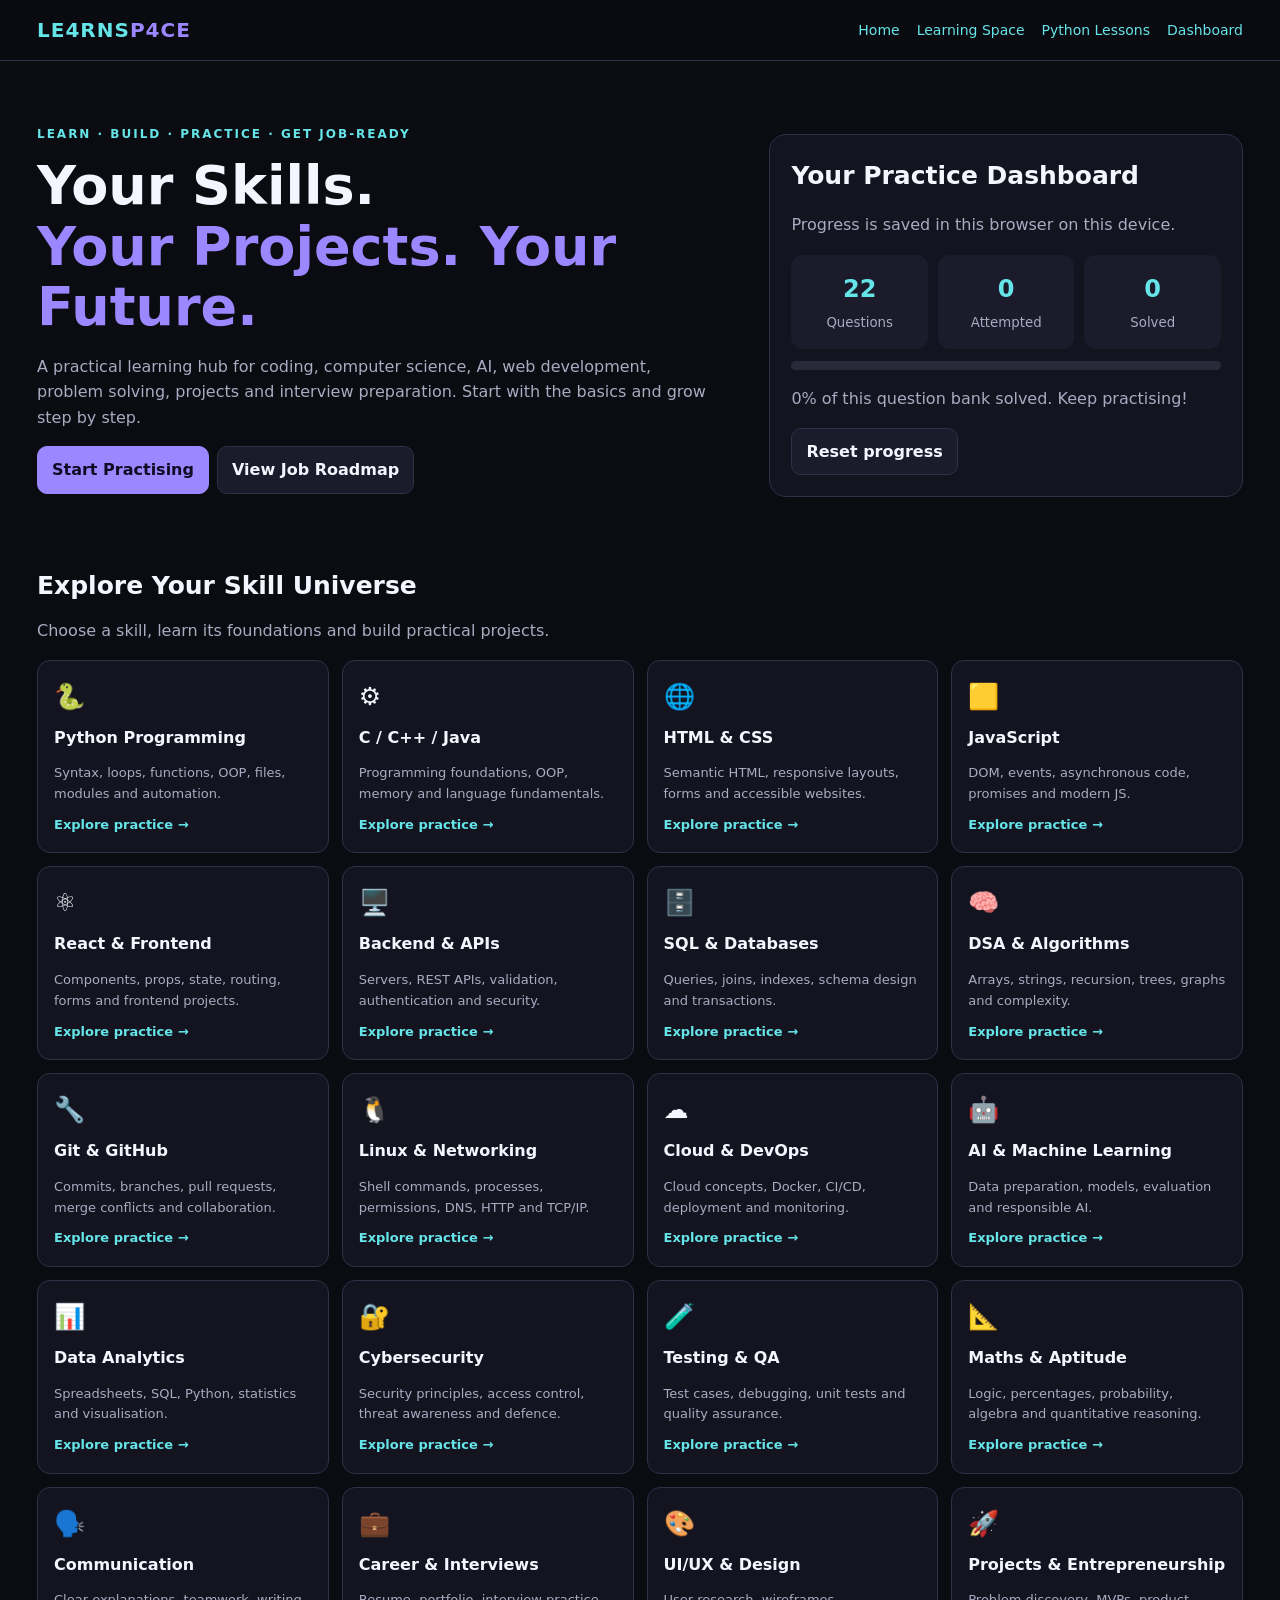
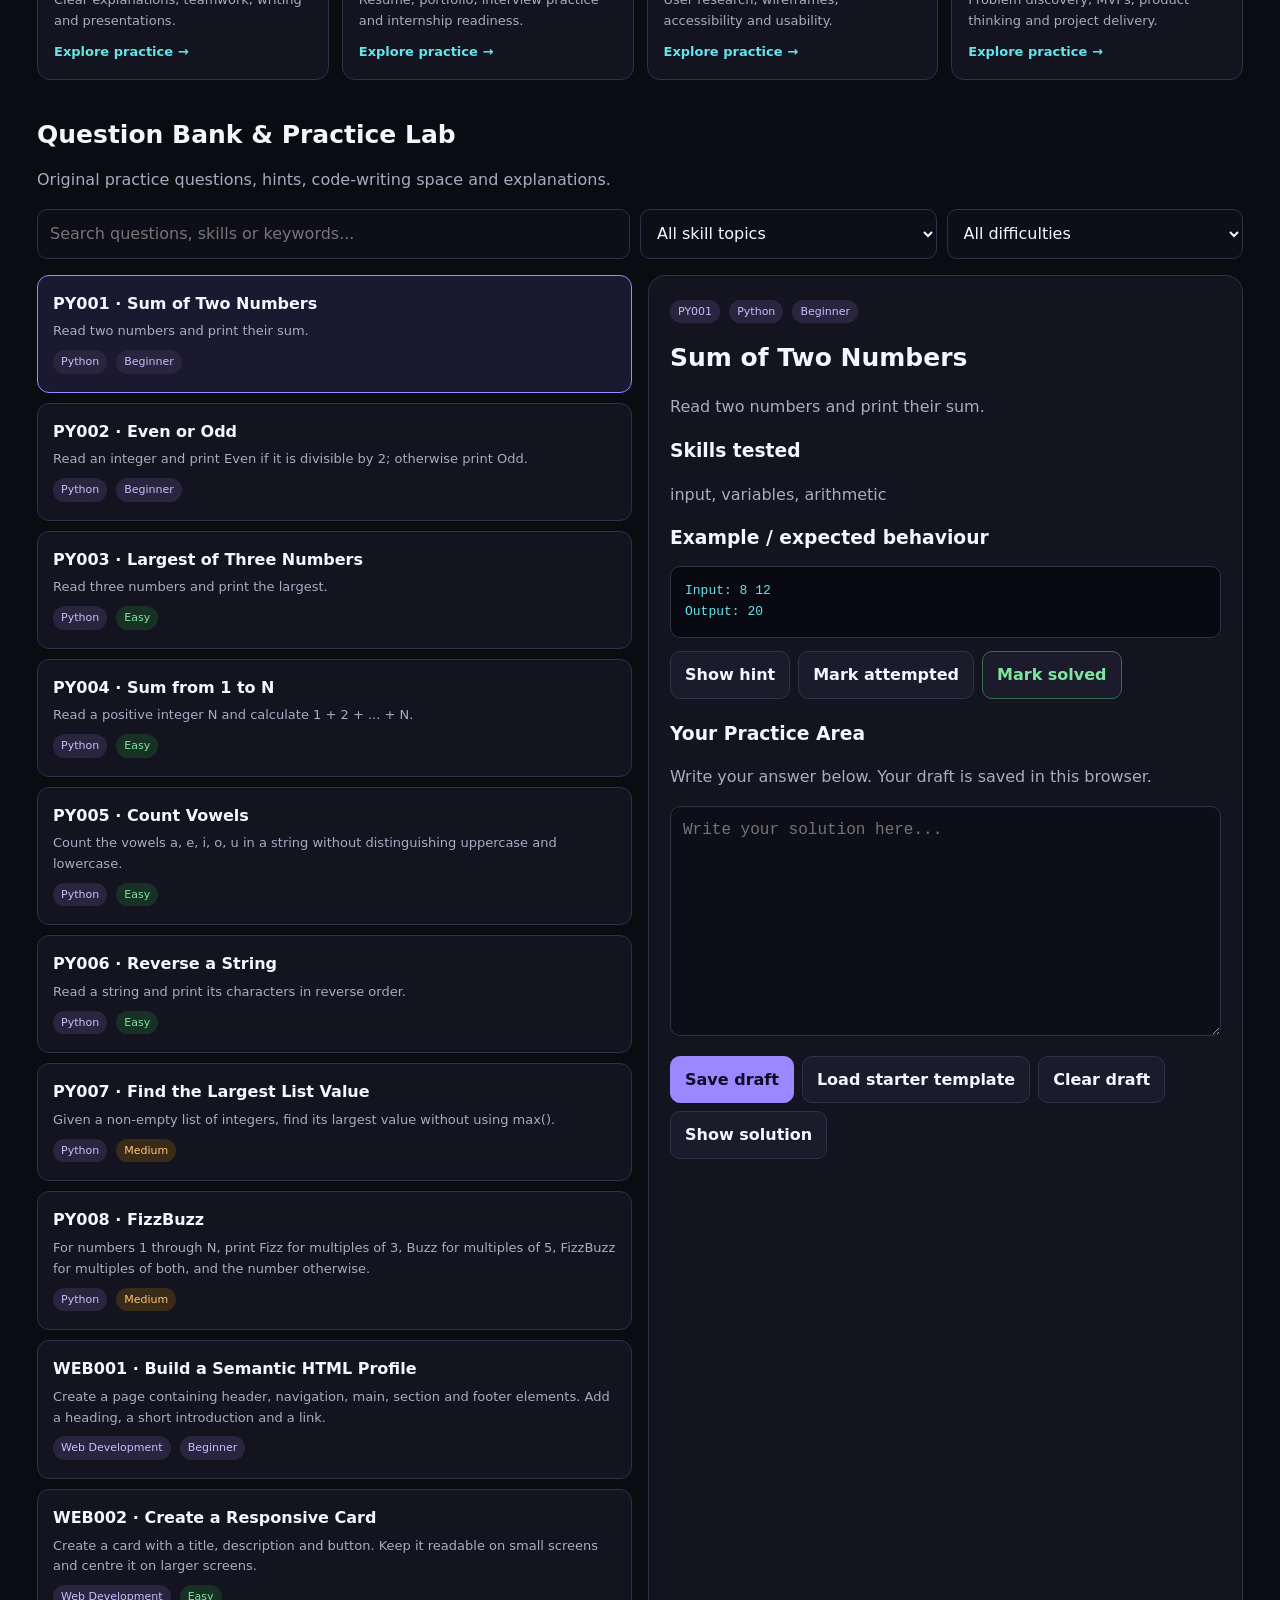
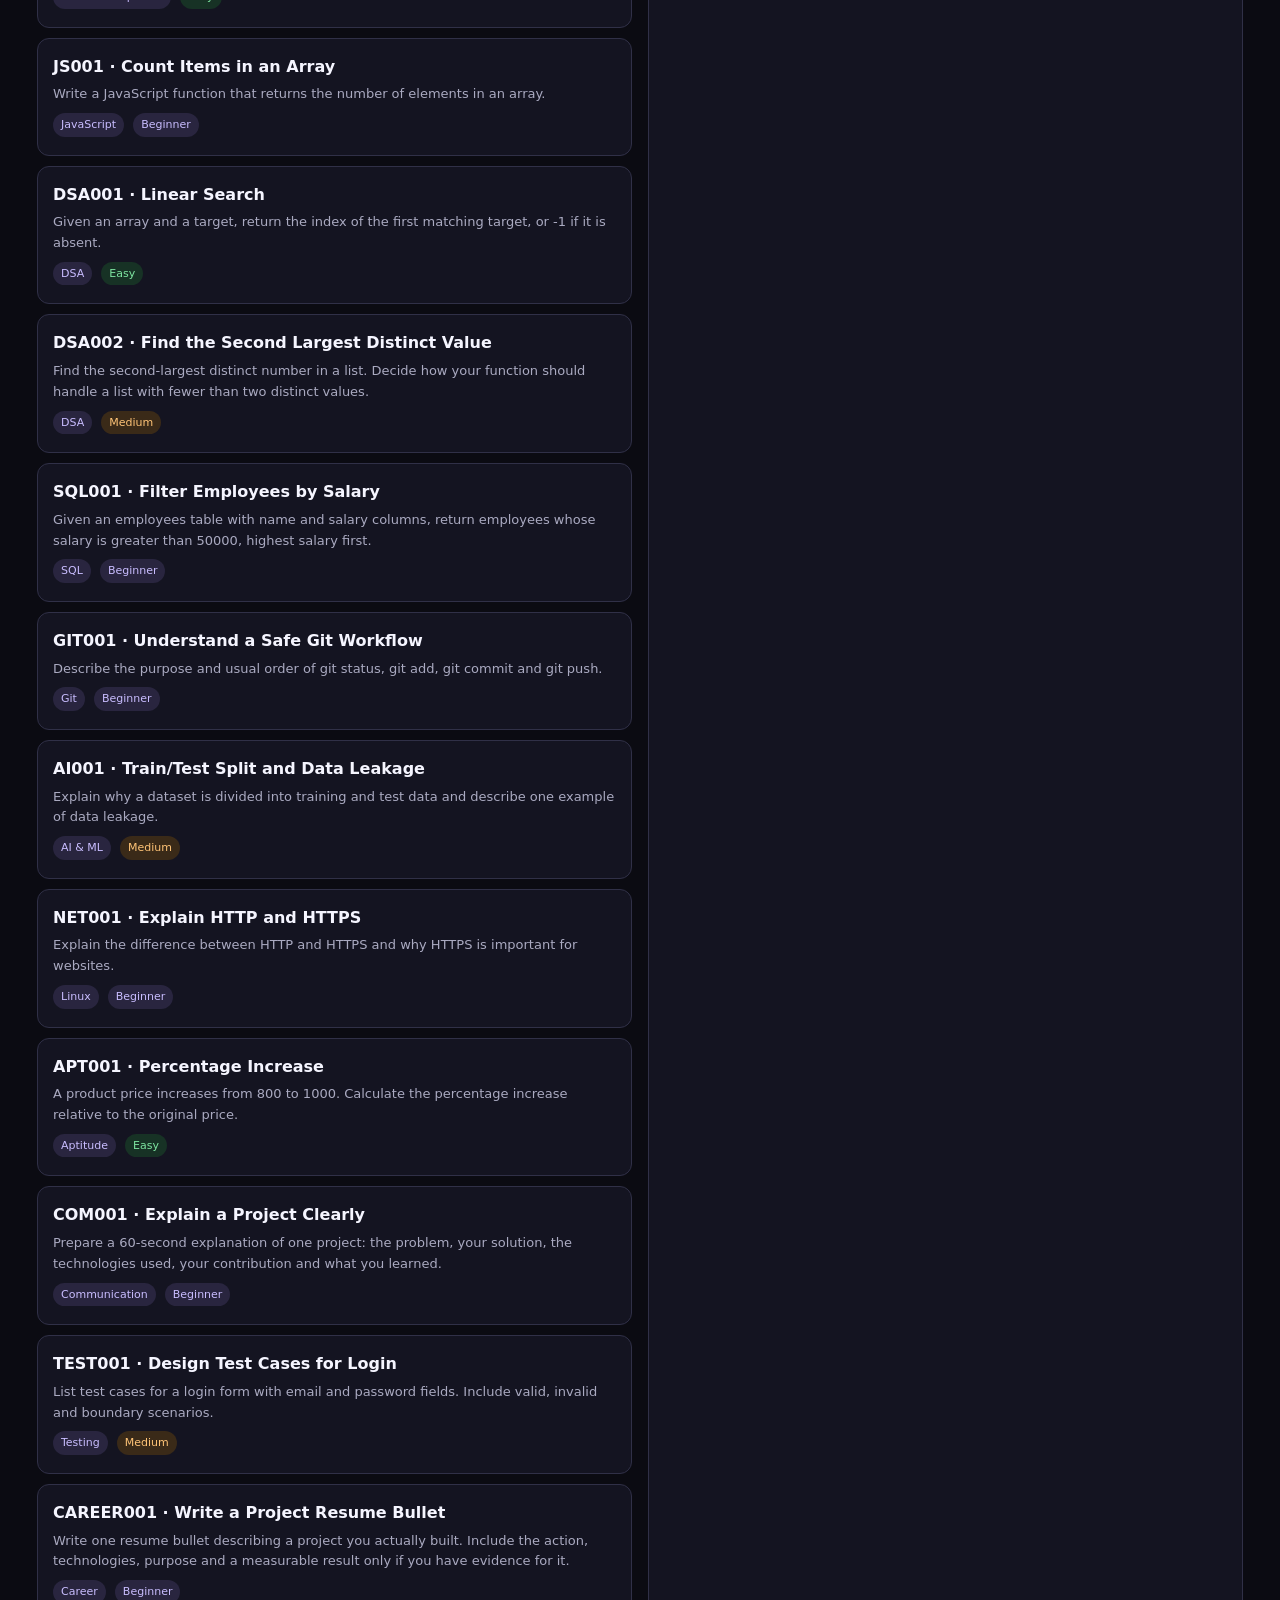
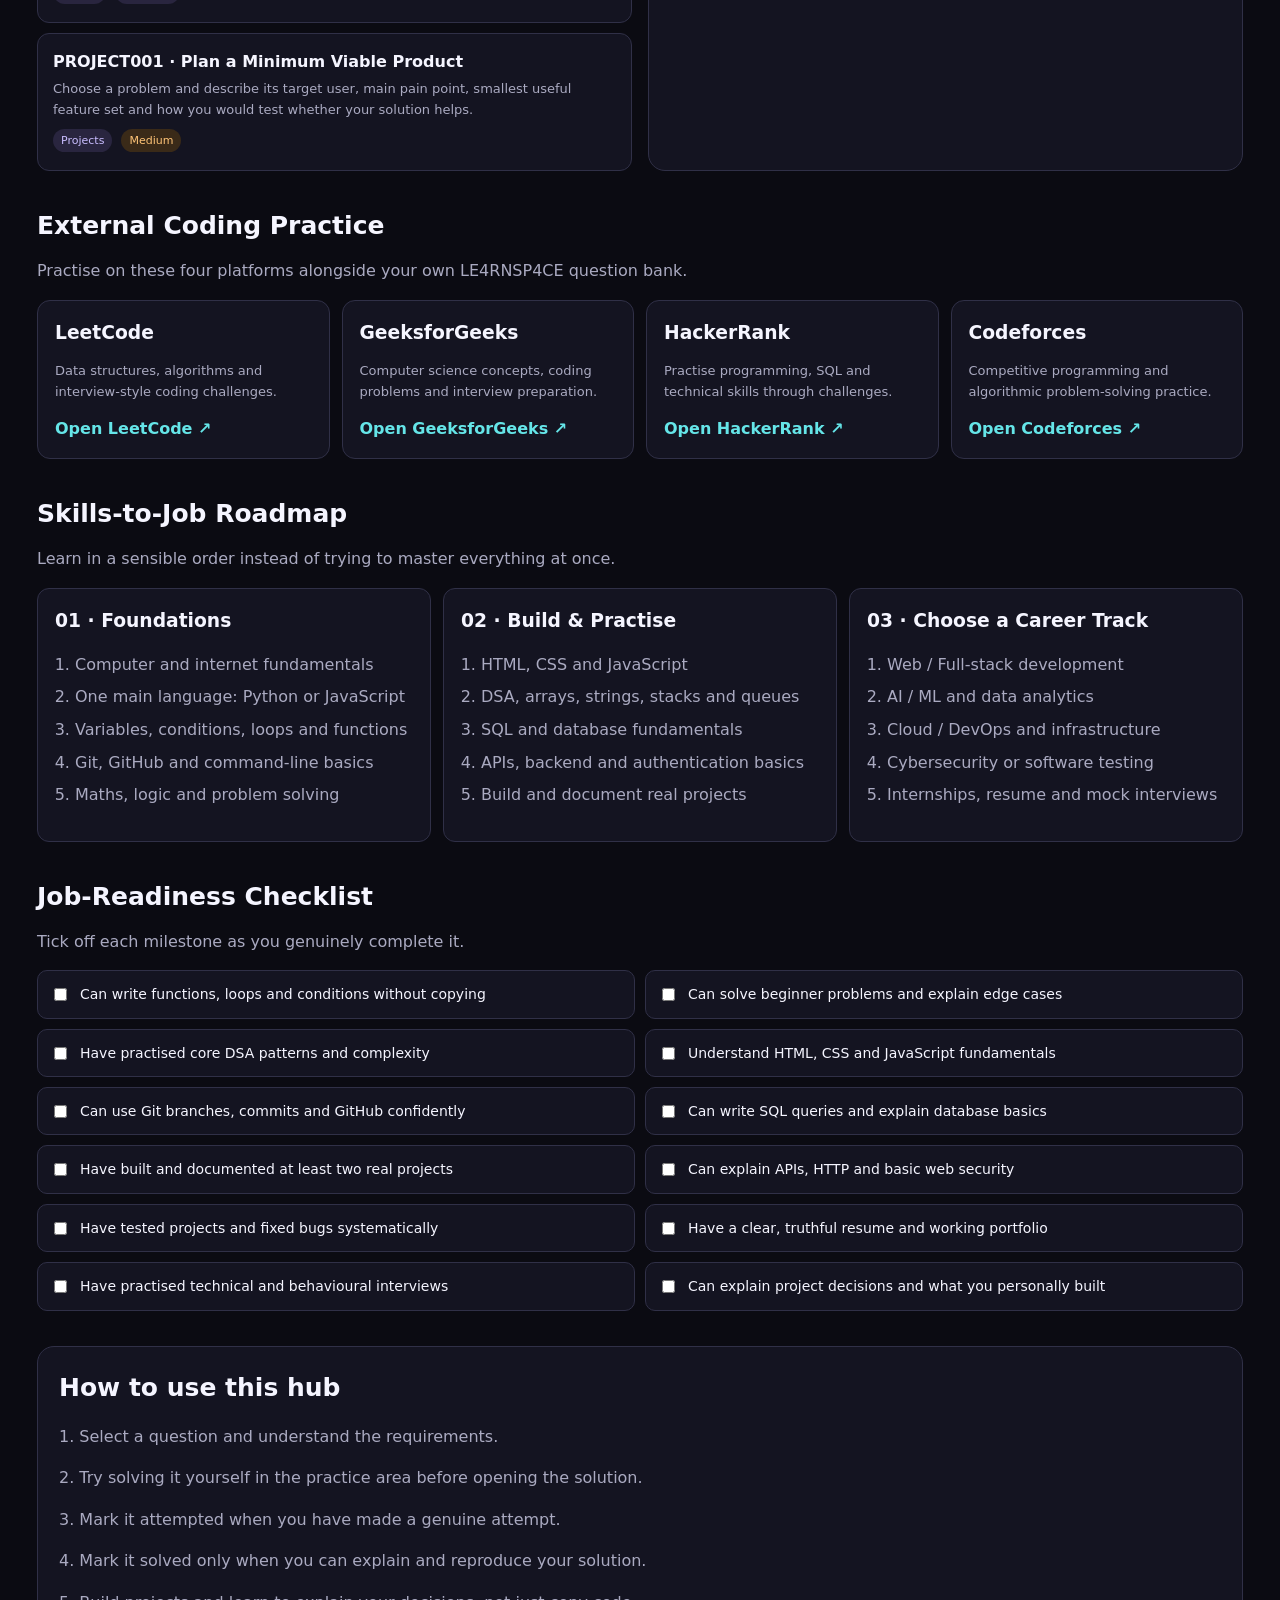
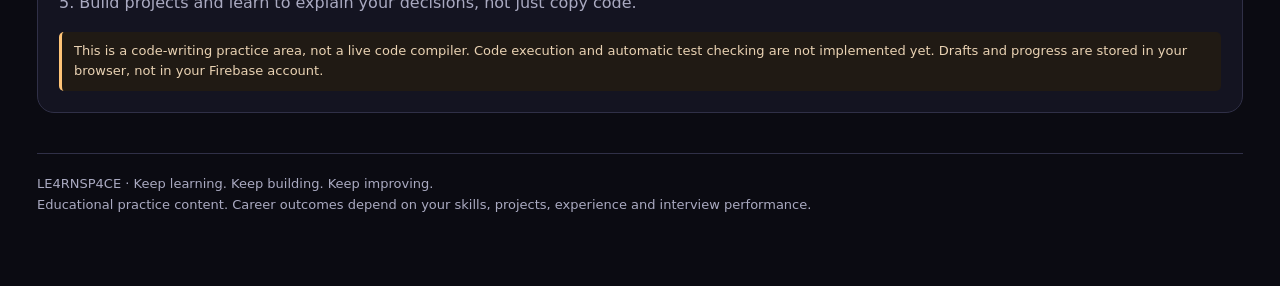
==== commit 45ab66ee: "Add skill and coding practice hub" ====
--- a/coding-practice.html
+++ b/coding-practice.html
@@ -4,1146 +4,906 @@
 <head>
   <meta charset="UTF-8">
   <meta name="viewport" content="width=device-width, initial-scale=1.0">
-  <meta name="description" content="LE4RNSP4CE Coding Practice Hub: programming, DSA, web development, AI, databases and job interview preparation.">
-  <title>Coding Practice Hub | LE4RNSP4CE</title>
+  <meta name="theme-color" content="#0b0b12">
+  <meta name="description" content="LE4RNSP4CE skill development, coding practice, interview preparation and job readiness hub.">
+  <title>Skill & Practice Hub | LE4RNSP4CE</title>
 
   <style>
     :root {
-      --bg: #080b14;
-      --panel: #111827;
-      --panel2: #172033;
-      --text: #f2f5ff;
-      --muted: #a2aec5;
+      --bg: #0b0b12;
+      --panel: #141421;
+      --panel2: #1b1b2c;
+      --border: #303047;
+      --text: #f5f5ff;
+      --muted: #aaaac1;
       --purple: #9b87ff;
-      --cyan: #61e5dc;
-      --border: #29344a;
-      --green: #69e6a6;
-      --orange: #ffca7a;
-      --red: #ff8c9a;
+      --cyan: #65e5e8;
+      --green: #7ee5a1;
+      --orange: #ffc477;
+      --red: #ff8b9b;
     }
 
     * { box-sizing: border-box; }
-
-    html { scroll-behavior: smooth; }
 
     body {
       margin: 0;
-      font-family: Inter, system-ui, Arial, sans-serif;
-      background:
-        radial-gradient(ellipse at top right, #24194b 0, transparent 35%),
-        var(--bg);
+      background: var(--bg);
       color: var(--text);
+      font-family: Inter, system-ui, -apple-system, Segoe UI, sans-serif;
       line-height: 1.6;
     }
 
-    a { color: inherit; text-decoration: none; }
-
+    a { color: var(--cyan); text-decoration: none; }
+    a:hover { text-decoration: underline; }
     button, input, select, textarea { font: inherit; }
-
-    button, select { cursor: pointer; }
-
-    .container {
-      width: min(1180px, 92%);
-      margin: auto;
-    }
-
-    header {
+    button { cursor: pointer; }
+
+    .topbar {
       position: sticky;
       top: 0;
-      z-index: 20;
-      background: rgba(8, 11, 20, .93);
+      z-index: 10;
+      background: rgba(11,11,18,.94);
       backdrop-filter: blur(14px);
       border-bottom: 1px solid var(--border);
     }
 
     .nav {
-      min-height: 70px;
+      max-width: 1250px;
+      margin: auto;
+      padding: 14px 22px;
       display: flex;
       align-items: center;
       justify-content: space-between;
-      gap: 18px;
+      gap: 16px;
       flex-wrap: wrap;
-      padding: 12px 0;
-    }
-
-    .logo {
-      font-size: 1.25rem;
-      font-weight: 900;
-      letter-spacing: -.6px;
-    }
-
-    .logo span { color: var(--purple); }
-
-    .nav-links {
-      display: flex;
-      gap: 18px;
-      flex-wrap: wrap;
-      color: var(--muted);
-      font-size: .9rem;
-    }
-
-    .nav-links a:hover { color: var(--cyan); }
-
-    .hero { padding: 62px 0 32px; }
-
-    .eyebrow {
-      color: var(--cyan);
-      font-weight: 800;
-      letter-spacing: 1.7px;
-      font-size: .75rem;
-      text-transform: uppercase;
-    }
-
-    h1 {
-      font-size: clamp(2.1rem, 6vw, 4.2rem);
-      line-height: 1.07;
-      letter-spacing: -2px;
-      margin: 12px 0;
-    }
-
-    .gradient {
-      background: linear-gradient(90deg, var(--purple), var(--cyan));
-      color: transparent;
-      background-clip: text;
-      -webkit-background-clip: text;
-    }
-
-    .intro {
-      max-width: 760px;
-      color: var(--muted);
-      font-size: 1.05rem;
-    }
-
-    .hero-actions {
-      display: flex;
-      gap: 12px;
-      flex-wrap: wrap;
-      margin-top: 24px;
-    }
-
-    .btn {
+    }
+
+    .brand { font-weight: 900; letter-spacing: 1px; font-size: 20px; }
+    .brand span { color: var(--purple); }
+    .navlinks { display: flex; gap: 17px; flex-wrap: wrap; font-size: 14px; }
+
+    .container { max-width: 1250px; margin: auto; padding: 26px 22px 70px; }
+
+    .hero {
+      padding: 38px 0 25px;
+      display: grid;
+      grid-template-columns: 1.5fr 1fr;
+      gap: 22px;
+      align-items: center;
+    }
+
+    .eyebrow { color: var(--cyan); font-size: 12px; font-weight: 800; letter-spacing: 2px; }
+    h1 { font-size: clamp(32px, 5vw, 54px); line-height: 1.12; margin: 12px 0; }
+    h1 span { color: var(--purple); }
+    h2 { font-size: 25px; margin: 0 0 12px; }
+    h3 { margin: 0 0 8px; }
+    p { color: var(--muted); }
+    .hero p { max-width: 680px; }
+
+    .panel {
+      background: var(--panel);
+      border: 1px solid var(--border);
+      border-radius: 17px;
+      padding: 21px;
+      min-width: 0;
+    }
+
+    .stats { display: grid; grid-template-columns: repeat(3, 1fr); gap: 10px; margin-top: 18px; }
+    .stat { background: var(--panel2); padding: 15px 10px; border-radius: 12px; text-align: center; }
+    .stat strong { display: block; font-size: 24px; color: var(--cyan); }
+    .stat small { color: var(--muted); }
+
+    .progress-track { height: 9px; background: #29293a; border-radius: 99px; overflow: hidden; margin-top: 12px; }
+    .progress-fill { height: 100%; width: 0; background: linear-gradient(90deg, var(--purple), var(--cyan)); transition: width .2s; }
+
+    .button {
       display: inline-flex;
+      align-items: center;
       justify-content: center;
-      align-items: center;
-      padding: 11px 17px;
       border: 1px solid var(--border);
-      border-radius: 11px;
       background: var(--panel2);
       color: var(--text);
-      font-weight: 750;
-    }
-
-    .btn.primary {
-      background: var(--purple);
-      color: #100d22;
-      border-color: var(--purple);
-    }
-
-    .btn:hover { filter: brightness(1.12); }
-
-    .stats {
-      display: grid;
-      grid-template-columns: repeat(4, 1fr);
-      gap: 13px;
-      margin: 25px 0 38px;
-    }
-
-    .stat, .panel, .skill-card, .question-card, .external-card {
-      background: rgba(17, 24, 39, .92);
-      border: 1px solid var(--border);
-      border-radius: 16px;
-    }
-
-    .stat { padding: 17px; }
-
-    .stat strong {
-      display: block;
-      font-size: 1.6rem;
-      color: var(--cyan);
-    }
-
-    .stat span { color: var(--muted); font-size: .85rem; }
-
-    section { padding: 30px 0; }
-
-    .section-heading {
-      display: flex;
-      justify-content: space-between;
-      align-items: end;
-      gap: 16px;
-      flex-wrap: wrap;
-      margin-bottom: 20px;
-    }
-
-    h2 { font-size: clamp(1.5rem, 3vw, 2.1rem); margin: 0 0 6px; }
-
-    h3 { margin: 0 0 10px; }
-
-    .muted { color: var(--muted); }
-
-    .skills-grid {
-      display: grid;
-      grid-template-columns: repeat(3, minmax(0, 1fr));
-      gap: 13px;
-    }
-
-    .skill-card { padding: 19px; }
-
-    .skill-card .icon { font-size: 1.6rem; }
-
-    .skill-card h3 { margin-top: 8px; }
-
-    .skill-card p { color: var(--muted); font-size: .91rem; margin-bottom: 0; }
-
-    .tag-row { display: flex; flex-wrap: wrap; gap: 7px; margin-top: 13px; }
-
-    .tag {
-      border: 1px solid #39445e;
-      color: #d9dcff;
-      background: #1a2135;
-      border-radius: 999px;
-      padding: 4px 9px;
-      font-size: .76rem;
-    }
-
-    .panel { padding: 22px; margin: 14px 0; }
-
-    .toolbar {
-      display: grid;
-      grid-template-columns: 2fr 1fr 1fr;
-      gap: 11px;
-      margin-bottom: 16px;
-    }
-
+      border-radius: 10px;
+      padding: 10px 14px;
+      font-weight: 700;
+      text-decoration: none;
+    }
+
+    .button.primary { background: var(--purple); color: #100c24; border-color: var(--purple); }
+    .button.success { color: var(--green); border-color: #386c50; }
+    .button:focus-visible, input:focus-visible, select:focus-visible, textarea:focus-visible {
+      outline: 2px solid var(--cyan); outline-offset: 2px;
+    }
+
+    .section { margin-top: 35px; scroll-margin-top: 85px; }
+    .section-heading { display: flex; justify-content: space-between; align-items: end; gap: 15px; flex-wrap: wrap; margin-bottom: 16px; }
+    .section-heading p { margin: 4px 0 0; }
+
+    .skill-grid { display: grid; grid-template-columns: repeat(4, 1fr); gap: 13px; }
+    .skill-card { background: var(--panel); border: 1px solid var(--border); border-radius: 13px; padding: 16px; }
+    .skill-card .emoji { font-size: 25px; }
+    .skill-card h3 { margin-top: 8px; font-size: 16px; }
+    .skill-card p { font-size: 13px; margin-bottom: 0; }
+    .skill-card a { display: inline-block; margin-top: 10px; font-size: 13px; font-weight: 700; }
+
+    .filters { display: grid; grid-template-columns: 2fr 1fr 1fr; gap: 10px; margin: 16px 0; }
     input, select, textarea {
       width: 100%;
-      padding: 11px 12px;
-      background: #0a1020;
+      background: #0e0e18;
       color: var(--text);
       border: 1px solid var(--border);
       border-radius: 10px;
-      outline: none;
-    }
-
-    input:focus, select:focus, textarea:focus {
-      border-color: var(--purple);
-    }
-
-    .tabs {
-      display: flex;
-      gap: 8px;
-      flex-wrap: wrap;
-      margin-bottom: 17px;
-    }
-
-    .tab {
-      padding: 9px 13px;
-      background: #0a1020;
-      border: 1px solid var(--border);
-      color: var(--muted);
-      border-radius: 9px;
-    }
-
-    .tab.active {
-      color: var(--text);
-      border-color: var(--purple);
-      background: #292044;
-    }
-
-    .question-list {
-      display: grid;
-      grid-template-columns: repeat(2, minmax(0, 1fr));
-      gap: 13px;
-    }
-
-    .question-card { padding: 18px; min-width: 0; }
-
-    .question-meta {
-      display: flex;
-      flex-wrap: wrap;
-      gap: 7px;
-      align-items: center;
-      margin-bottom: 10px;
-    }
-
-    .difficulty {
-      font-size: .75rem;
-      padding: 3px 8px;
-      border-radius: 999px;
-      background: #263047;
-    }
-
-    .difficulty.Beginner { color: var(--green); }
-    .difficulty.Intermediate { color: var(--orange); }
-    .difficulty.Advanced { color: var(--red); }
-
-    .question-card p { color: var(--muted); }
-
-    .question-card pre, .solution pre {
-      white-space: pre-wrap;
-      overflow-wrap: anywhere;
-      padding: 12px;
-      border-radius: 9px;
-      background: #080d18;
-      border: 1px solid var(--border);
-      color: #b8f5e8;
-      font-size: .86rem;
-    }
-
-    .question-actions {
-      display: flex;
-      flex-wrap: wrap;
-      gap: 8px;
-      margin-top: 13px;
-    }
-
-    .small-btn {
-      padding: 8px 10px;
-      border: 1px solid var(--border);
-      border-radius: 9px;
-      color: var(--text);
-      background: #202940;
-      font-size: .84rem;
-    }
-
-    .small-btn:hover { border-color: var(--cyan); }
-
-    .solution {
-      border-top: 1px solid var(--border);
-      padding-top: 12px;
-      margin-top: 13px;
-    }
-
+      padding: 11px 12px;
+    }
+
+    .question-layout { display: grid; grid-template-columns: minmax(0, 1fr) minmax(0, 1fr); gap: 16px; }
+    .question-list { display: grid; gap: 10px; align-content: start; }
+    .question-item {
+      width: 100%; text-align: left; background: var(--panel);
+      color: var(--text); border: 1px solid var(--border);
+      border-radius: 12px; padding: 15px;
+    }
+    .question-item.active { border-color: var(--purple); background: #1b1930; }
+    .question-item p { font-size: 13px; margin: 5px 0; }
+    .question-item small { color: var(--muted); }
+    .tag { display: inline-block; font-size: 11px; padding: 3px 8px; border-radius: 30px; background: #29253f; color: #c9bdff; margin: 3px 4px 3px 0; }
+    .tag.easy { color: var(--green); background: #173225; }
+    .tag.medium { color: var(--orange); background: #3a2a18; }
+    .tag.hard { color: var(--red); background: #3a2028; }
+    .question-content { min-height: 300px; }
+    .question-content pre, .solution pre {
+      white-space: pre-wrap; overflow-wrap: anywhere; background: #090911;
+      border: 1px solid var(--border); padding: 14px; border-radius: 10px;
+      color: var(--cyan); font-size: 13px;
+    }
+
+    .editor { min-height: 230px; resize: vertical; font-family: Consolas, monospace; line-height: 1.6; }
+    .actions { display: flex; flex-wrap: wrap; gap: 8px; margin: 12px 0; }
+    .note { border-left: 3px solid var(--orange); padding: 9px 12px; background: #201a14; border-radius: 5px; font-size: 13px; color: #e9d2b3; }
+    .success-note { border-left-color: var(--green); background: #12251a; color: #c6f5d4; }
+    .solution { border-top: 1px solid var(--border); margin-top: 18px; padding-top: 15px; }
     .hidden { display: none !important; }
 
-    .practice-layout {
-      display: grid;
-      grid-template-columns: 1fr 1fr;
-      gap: 16px;
-    }
-
-    .practice-layout > div { min-width: 0; }
-
-    textarea.code-editor {
-      min-height: 260px;
-      resize: vertical;
-      font-family: Consolas, Monaco, monospace;
-      line-height: 1.6;
-      tab-size: 4;
-    }
-
-    textarea.notes-editor { min-height: 110px; resize: vertical; }
-
-    .progress-track {
-      height: 10px;
-      background: #252e42;
-      border-radius: 999px;
-      overflow: hidden;
-      margin: 12px 0;
-    }
-
-    .progress-fill {
-      height: 100%;
-      width: 0;
-      background: linear-gradient(90deg, var(--purple), var(--cyan));
-      transition: width .2s;
-    }
-
-    .external-grid {
-      display: grid;
-      grid-template-columns: repeat(4, minmax(0, 1fr));
-      gap: 12px;
-    }
-
-    .external-card { padding: 17px; }
-
-    .external-card p { color: var(--muted); font-size: .88rem; }
-
-    .external-card a {
-      color: var(--cyan);
-      font-weight: 750;
-    }
-
-    .roadmap-list {
-      display: grid;
-      grid-template-columns: repeat(2, minmax(0, 1fr));
-      gap: 10px;
-    }
-
-    details {
-      padding: 13px 15px;
-      border: 1px solid var(--border);
-      border-radius: 11px;
-      background: #111827;
-    }
-
-    summary { cursor: pointer; font-weight: 750; }
-
-    details p { color: var(--muted); margin-bottom: 0; }
-
-    .notice {
-      padding: 14px 16px;
-      border: 1px solid #5c4b28;
-      background: #211b12;
-      border-radius: 11px;
-      color: #ffdfa0;
-      font-size: .9rem;
-    }
-
-    .empty {
-      grid-column: 1 / -1;
-      padding: 30px;
-      border: 1px dashed var(--border);
-      border-radius: 12px;
-      text-align: center;
-      color: var(--muted);
-    }
-
-    footer {
-      border-top: 1px solid var(--border);
-      margin-top: 45px;
-      padding: 25px 0;
-      color: var(--muted);
-      font-size: .85rem;
-    }
-
-    @media (max-width: 850px) {
-      .skills-grid { grid-template-columns: repeat(2, minmax(0, 1fr)); }
-      .external-grid { grid-template-columns: repeat(2, minmax(0, 1fr)); }
-      .stats { grid-template-columns: repeat(2, 1fr); }
-    }
-
-    @media (max-width: 600px) {
-      .question-list, .practice-layout, .roadmap-list,
-      .skills-grid { grid-template-columns: 1fr; }
-      .toolbar { grid-template-columns: 1fr; }
-      .hero { padding-top: 40px; }
-      .nav { align-items: flex-start; }
+    .external-grid { display: grid; grid-template-columns: repeat(4, 1fr); gap: 12px; }
+    .external-card { background: var(--panel); border: 1px solid var(--border); padding: 17px; border-radius: 13px; }
+    .external-card p { font-size: 13px; }
+    .external-card a { font-weight: 800; }
+
+    .roadmap { display: grid; grid-template-columns: repeat(3, 1fr); gap: 12px; }
+    .roadmap article { padding: 17px; border-radius: 12px; background: var(--panel); border: 1px solid var(--border); }
+    .roadmap ol { padding-left: 20px; color: var(--muted); }
+    .roadmap li { margin: 7px 0; }
+
+    .checklist { display: grid; grid-template-columns: repeat(2, 1fr); gap: 10px; }
+    .check-row { display: flex; gap: 10px; align-items: flex-start; background: var(--panel); border: 1px solid var(--border); padding: 12px; border-radius: 10px; }
+    .check-row input { width: auto; margin-top: 5px; accent-color: var(--purple); }
+    .check-row span { font-size: 14px; }
+    .footer { margin-top: 40px; padding-top: 20px; border-top: 1px solid var(--border); color: var(--muted); font-size: 13px; }
+
+    @media (max-width: 900px) {
+      .hero, .question-layout { grid-template-columns: 1fr; }
+      .skill-grid { grid-template-columns: repeat(2, 1fr); }
+      .external-grid { grid-template-columns: repeat(2, 1fr); }
+      .roadmap { grid-template-columns: 1fr; }
+    }
+
+    @media (max-width: 540px) {
+      .container { padding: 18px 14px 50px; }
+      .nav { padding: 12px 14px; }
+      .skill-grid, .external-grid, .checklist, .filters { grid-template-columns: 1fr; }
+      .stats { grid-template-columns: repeat(3, 1fr); }
+      .stat strong { font-size: 19px; }
     }
   </style>
 </head>
 
 <body>
-<header>
-  <div class="container nav">
-    <a class="logo" href="index.html">LE4RNSP4<span>CE</span></a>
-    <nav class="nav-links" aria-label="Main navigation">
-      <a href="index.html">Home</a>
-      <a href="dashboard.html">Dashboard</a>
-      <a href="courses.html">Courses</a>
-      <a href="learning-space.html">Learning Space</a>
+  <header class="topbar">
+    <nav class="nav">
+      <a class="brand" href="index.html">LE4RNS<span>P4CE</span></a>
+      <div class="navlinks">
+        <a href="index.html">Home</a>
+        <a href="learning-space.html">Learning Space</a>
+        <a href="python-learning.html">Python Lessons</a>
+        <a href="dashboard.html">Dashboard</a>
+      </div>
     </nav>
-  </div>
-</header>
-
-<main class="container">
-  <section class="hero">
-    <div class="eyebrow">Learn · Practise · Build · Get Job Ready</div>
-    <h1>Your Skills.<br><span class="gradient">Your Practice Lab.</span></h1>
-    <p class="intro">
-      One place to practise programming, DSA, web development, databases,
-      AI/ML, cloud, cybersecurity and software engineering. Learn the
-      fundamentals, solve problems, understand solutions and prepare for
-      real technical interviews.
-    </p>
-    <div class="hero-actions">
-      <a class="btn primary" href="#question-bank">Start Practising</a>
-      <a class="btn" href="#skills">Explore Skills</a>
-      <a class="btn" href="#job-roadmap">Job Roadmap</a>
-    </div>
-
-    <div class="stats">
-      <div class="stat"><strong id="totalCount">0</strong><span>Practice questions</span></div>
-      <div class="stat"><strong id="attemptCount">0</strong><span>Attempted</span></div>
-      <div class="stat"><strong id="solvedCount">0</strong><span>Marked solved</span></div>
-      <div class="stat"><strong id="progressPercent">0%</strong><span>Question progress</span></div>
-    </div>
-    <div class="progress-track"><div class="progress-fill" id="progressFill"></div></div>
-    <p class="muted" id="progressText">Start with one question. Keep learning consistently.</p>
-  </section>
-
-  <section id="skills">
-    <div class="section-heading">
+  </header>
+
+  <main class="container">
+    <section class="hero">
       <div>
-        <h2>Explore the skill universe</h2>
-        <p class="muted">A broad roadmap of skills used across software and technology roles.</p>
-      </div>
-    </div>
-    <div class="skills-grid" id="skillGrid"></div>
-  </section>
-
-  <section id="question-bank">
-    <div class="section-heading">
-      <div>
-        <h2>Original question bank</h2>
-        <p class="muted">Questions hosted on your website, with hints and explained solutions.</p>
-      </div>
-    </div>
-
-    <div class="panel">
-      <div class="toolbar">
-        <input id="searchInput" type="search" placeholder="Search questions, skills or keywords..." aria-label="Search questions">
+        <div class="eyebrow">LEARN · BUILD · PRACTICE · GET JOB-READY</div>
+        <h1>Your Skills.<br><span>Your Projects. Your Future.</span></h1>
+        <p>
+          A practical learning hub for coding, computer science, AI, web development,
+          problem solving, projects and interview preparation. Start with the basics
+          and grow step by step.
+        </p>
+        <div class="actions">
+          <a class="button primary" href="#questions">Start Practising</a>
+          <a class="button" href="#roadmap">View Job Roadmap</a>
+        </div>
+      </div>
+
+      <div class="panel">
+        <h2>Your Practice Dashboard</h2>
+        <p>Progress is saved in this browser on this device.</p>
+        <div class="stats">
+          <div class="stat"><strong id="totalCount">0</strong><small>Questions</small></div>
+          <div class="stat"><strong id="attemptCount">0</strong><small>Attempted</small></div>
+          <div class="stat"><strong id="solvedCount">0</strong><small>Solved</small></div>
+        </div>
+        <div class="progress-track"><div class="progress-fill" id="progressFill"></div></div>
+        <p id="progressText">Keep going — every problem teaches you something.</p>
+        <button class="button" id="resetProgress" type="button">Reset progress</button>
+      </div>
+    </section>
+
+    <section class="section" id="skills">
+      <div class="section-heading">
+        <div>
+          <h2>Explore Your Skill Universe</h2>
+          <p>Choose a skill, learn its foundations and build practical projects.</p>
+        </div>
+      </div>
+      <div class="skill-grid" id="skillGrid"></div>
+    </section>
+
+    <section class="section" id="questions">
+      <div class="section-heading">
+        <div>
+          <h2>Question Bank & Practice Lab</h2>
+          <p>Original practice questions, hints, code-writing space and explanations.</p>
+        </div>
+      </div>
+
+      <div class="filters">
+        <input id="searchInput" type="search" placeholder="Search questions, skills or keywords...">
         <select id="topicFilter" aria-label="Filter by topic">
-          <option value="All">All topics</option>
+          <option value="all">All skill topics</option>
         </select>
-        <select id="levelFilter" aria-label="Filter by difficulty">
-          <option value="All">All levels</option>
-          <option>Beginner</option>
-          <option>Intermediate</option>
-          <option>Advanced</option>
+        <select id="difficultyFilter" aria-label="Filter by difficulty">
+          <option value="all">All difficulties</option>
+          <option value="Beginner">Beginner</option>
+          <option value="Easy">Easy</option>
+          <option value="Medium">Medium</option>
+          <option value="Advanced">Advanced</option>
         </select>
       </div>
 
-      <div class="tabs" role="group" aria-label="Question status filter">
-        <button class="tab active" data-status="All">All questions</button>
-        <button class="tab" data-status="Attempted">Attempted</button>
-        <button class="tab" data-status="Solved">Solved</button>
-        <button class="tab" data-status="Unsolved">Not solved yet</button>
-      </div>
-
-      <div class="question-list" id="questionList"></div>
-    </div>
-  </section>
-
-  <section id="practice-area">
-    <div class="section-heading">
-      <div>
-        <h2>Your practice area</h2>
-        <p class="muted">Write your code, save your draft and keep notes for each question.</p>
-      </div>
-    </div>
-
-    <div class="panel">
-      <label for="practiceQuestion"><strong>Select a question</strong></label>
-      <select id="practiceQuestion"></select>
-
-      <div class="practice-layout" style="margin-top:16px">
+      <div class="question-layout">
         <div>
-          <label for="codeEditor"><strong>Your code / solution attempt</strong></label>
-          <textarea id="codeEditor" class="code-editor" spellcheck="false" placeholder="# Write your solution here..."></textarea>
-          <div class="question-actions">
-            <button class="btn primary" id="saveDraft">Save draft</button>
-            <button class="btn" id="markAttempt">Mark attempted</button>
-            <button class="btn" id="markSolved">Mark solved</button>
-          </div>
-        </div>
+          <div id="questionList" class="question-list"></div>
+          <p id="emptyMessage" class="hidden">No matching questions. Try another search or filter.</p>
+        </div>
+
+        <div class="panel question-content" id="questionDetail" aria-live="polite">
+          <h2>Select a question</h2>
+          <p>Choose a question on the left to see the task, hints, practice area and solution.</p>
+        </div>
+      </div>
+    </section>
+
+    <section class="section" id="external">
+      <div class="section-heading">
         <div>
-          <label for="practiceNotes"><strong>Notes and mistakes</strong></label>
-          <textarea id="practiceNotes" class="notes-editor" placeholder="What did you learn? What should you revise?"></textarea>
-          <div class="question-actions">
-            <button class="btn" id="saveNotes">Save notes</button>
-            <button class="btn" id="showSelectedSolution">View solution</button>
-          </div>
-          <div id="practiceFeedback" class="muted" style="margin-top:14px" aria-live="polite">
-            Your saved drafts and notes are stored in this browser.
-          </div>
-          <div id="selectedSolution" class="solution hidden"></div>
-        </div>
-      </div>
-    </div>
-    <p class="notice">
-      Important: this first version does not execute or automatically test code.
-      Use the editor to practise and save your work. Progress is saved in this
-      browser only, not in a user account or across devices.
-    </p>
-  </section>
-
-  <section id="external-practice">
-    <div class="section-heading">
-      <div>
-        <h2>External practice platforms</h2>
-        <p class="muted">Four separate destinations for additional coding practice.</p>
-      </div>
-    </div>
-    <div class="external-grid">
-      <article class="external-card">
-        <h3>LeetCode</h3>
-        <p>DSA patterns, timed challenges and technical interview problems.</p>
-        <a href="https://leetcode.com/problemset/" target="_blank" rel="noopener noreferrer">Practise on LeetCode ↗</a>
-      </article>
-      <article class="external-card">
-        <h3>GeeksforGeeks</h3>
-        <p>Programming tutorials, computer science topics and coding problems.</p>
-        <a href="https://www.geeksforgeeks.org/" target="_blank" rel="noopener noreferrer">Learn on GFG ↗</a>
-      </article>
-      <article class="external-card">
-        <h3>HackerRank</h3>
-        <p>Language practice, problem solving and skill-based challenges.</p>
-        <a href="https://www.hackerrank.com/domains" target="_blank" rel="noopener noreferrer">Practise on HackerRank ↗</a>
-      </article>
-      <article class="external-card">
-        <h3>Codeforces</h3>
-        <p>Competitive programming, algorithms and contest practice.</p>
-        <a href="https://codeforces.com/problemset" target="_blank" rel="noopener noreferrer">Solve on Codeforces ↗</a>
-      </article>
-    </div>
-  </section>
-
-  <section id="job-roadmap">
-    <div class="section-heading">
-      <div>
-        <h2>Skills roadmap for job readiness</h2>
-        <p class="muted">You do not need to master every skill at once. Choose a target role and build depth.</p>
-      </div>
-    </div>
-    <div class="roadmap-list" id="roadmapList"></div>
-  </section>
-</main>
-
-<footer>
-  <div class="container">
-    <strong>LE4RNSP4CE · Coding Practice Hub</strong>
-    <p>Keep practising, build projects, learn to explain your decisions and review your mistakes.</p>
-    <p>Progress in this version is stored locally in your browser. Job outcomes depend on your skills, projects, communication and the opportunities you pursue.</p>
-  </div>
-</footer>
-
-<script>
-  "use strict";
-
-  const skills = [
-    { icon: "🐍", name: "Python", desc: "Syntax, conditions, loops, functions, files, modules, OOP and error handling.", tags: ["Basics", "OOP", "Automation"] },
-    { icon: "⚙️", name: "C and C++", desc: "Memory concepts, pointers, arrays, STL, references and performance.", tags: ["C", "C++", "STL"] },
-    { icon: "☕", name: "Java", desc: "Classes, collections, exceptions, generics and object-oriented design.", tags: ["OOP", "Collections", "JVM"] },
-    { icon: "🌐", name: "HTML and CSS", desc: "Semantic HTML, forms, responsive layouts, accessibility and styling.", tags: ["HTML", "CSS", "Responsive"] },
-    { icon: "✨", name: "JavaScript", desc: "DOM, events, arrays, async code, promises, modules and debugging.", tags: ["JS", "DOM", "Async"] },
-    { icon: "⚛️", name: "Frontend frameworks", desc: "React components, state, props, routing, reusable UI and performance.", tags: ["React", "UI", "State"] },
-    { icon: "🛠️", name: "Backend development", desc: "HTTP, REST APIs, authentication, validation, server logic and security.", tags: ["Node.js", "APIs", "Auth"] },
-    { icon: "🗄️", name: "SQL and databases", desc: "Queries, joins, grouping, schema design, indexes and transactions.", tags: ["SQL", "Database", "Design"] },
-    { icon: "🧩", name: "DSA and algorithms", desc: "Arrays, strings, hash maps, linked lists, stacks, trees, graphs and DP.", tags: ["DSA", "Algorithms", "Big O"] },
-    { icon: "📐", name: "Math and aptitude", desc: "Logic, probability, algebra, counting, patterns and quantitative reasoning.", tags: ["Logic", "Maths", "Aptitude"] },
-    { icon: "📊", name: "Data analysis", desc: "Spreadsheets, data cleaning, SQL, statistics, NumPy, Pandas and visualisation.", tags: ["Python", "SQL", "Statistics"] },
-    { icon: "🤖", name: "AI and machine learning", desc: "Data preparation, model evaluation, supervised learning and ML workflows.", tags: ["ML", "Models", "Evaluation"] },
-    { icon: "🧠", name: "Deep learning and NLP", desc: "Neural network fundamentals, text processing, embeddings and model evaluation.", tags: ["Neural Nets", "NLP", "AI"] },
-    { icon: "🔌", name: "APIs and integration", desc: "JSON, REST, status codes, authentication, pagination and error handling.", tags: ["REST", "JSON", "HTTP"] },
-    { icon: "🔧", name: "Git and GitHub", desc: "Commits, branches, merges, pull requests, reviews and collaboration.", tags: ["Git", "GitHub", "Teamwork"] },
-    { icon: "🐧", name: "Linux and command line", desc: "Files, permissions, processes, shell commands, scripting and logs.", tags: ["Linux", "Shell", "CLI"] },
-    { icon: "☁️", name: "Cloud computing", desc: "Cloud concepts, deployment, storage, permissions and basic architecture.", tags: ["Cloud", "Deploy", "IAM"] },
-    { icon: "🚀", name: "DevOps and CI/CD", desc: "Build pipelines, tests, containers, deployment and monitoring basics.", tags: ["Docker", "CI/CD", "Ops"] },
-    { icon: "🔐", name: "Cybersecurity", desc: "Secure coding, common web risks, permissions, privacy and threat awareness.", tags: ["Security", "OWASP", "Privacy"] },
-    { icon: "🧪", name: "Testing and debugging", desc: "Test cases, unit tests, debugging, edge cases and code quality.", tags: ["Testing", "Debugging", "QA"] },
-    { icon: "🏗️", name: "System design", desc: "Requirements, caching, databases, scalability and service communication.", tags: ["Architecture", "Scale", "Design"] },
-    { icon: "📱", name: "Mobile development", desc: "App structure, UI state, navigation, APIs and testing.", tags: ["Android", "Mobile", "UI"] },
-    { icon: "🎨", name: "UI/UX and accessibility", desc: "User flows, usability, visual hierarchy, inclusive design and prototyping.", tags: ["UX", "Design", "A11y"] },
-    { icon: "🗣️", name: "Communication", desc: "Explaining code, documentation, presentations, listening and collaboration.", tags: ["Writing", "Speaking", "Teamwork"] },
-    { icon: "💼", name: "Career and interviews", desc: "Projects, resume, portfolio, behavioural questions and mock interviews.", tags: ["Resume", "Projects", "Interview"] }
-  ];
-
-  const questions = [
-    {
-      id: "py01", topic: "Python", level: "Beginner", title: "Sum of two numbers",
-      prompt: "Read two numbers and print their sum.",
-      sample: "Input: 4 7\nOutput: 11",
-      hint: "Read two values, convert them to numbers, then add them.",
-      solution: "a = int(input())\nb = int(input())\nprint(a + b)",
-      explanation: "input() reads text. int() converts it to an integer. The + operator adds the values."
-    },
-    {
-      id: "py02", topic: "Python", level: "Beginner", title: "Even or odd",
-      prompt: "Given an integer n, print Even if divisible by 2; otherwise print Odd.",
-      sample: "Input: 9\nOutput: Odd",
-      hint: "Use the remainder operator %.",
-      solution: "n = int(input())\nif n % 2 == 0:\n    print('Even')\nelse:\n    print('Odd')",
-      explanation: "A remainder of zero after division by 2 means the number is even."
-    },
-    {
-      id: "py03", topic: "Python", level: "Beginner", title: "Largest of three numbers",
-      prompt: "Read three numbers and print the largest.",
-      sample: "Input: 5 12 8\nOutput: 12",
-      hint: "Try max(), or compare the numbers with if/elif/else.",
-      solution: "a = int(input())\nb = int(input())\nc = int(input())\nprint(max(a, b, c))",
-      explanation: "max() returns the largest item from the supplied values."
-    },
-    {
-      id: "py04", topic: "Python", level: "Beginner", title: "Sum from 1 to N",
-      prompt: "Given a positive integer n, calculate 1 + 2 + ... + n.",
-      sample: "Input: 5\nOutput: 15",
-      hint: "Use a loop or the formula n * (n + 1) // 2.",
-      solution: "n = int(input())\ntotal = 0\nfor i in range(1, n + 1):\n    total += i\nprint(total)",
-      explanation: "range(1, n + 1) includes numbers from 1 through n. The accumulator stores the running sum."
-    },
-    {
-      id: "py05", topic: "Python", level: "Beginner", title: "Count vowels",
-      prompt: "Count the vowels a, e, i, o and u in a string, ignoring case.",
-      sample: "Input: Learning\nOutput: 3",
-      hint: "Convert the string to lowercase and check each character.",
-      solution: "text = input().lower()\nvowels = 'aeiou'\ncount = 0\nfor ch in text:\n    if ch in vowels:\n        count += 1\nprint(count)",
-      explanation: "The loop visits each character once. Membership testing checks whether the character is a vowel."
-    },
-    {
-      id: "py06", topic: "Python", level: "Beginner", title: "Reverse a string",
-      prompt: "Read a string and print its characters in reverse order.",
-      sample: "Input: hello\nOutput: olleh",
-      hint: "Python supports slicing with a negative step.",
-      solution: "text = input()\nprint(text[::-1])",
-      explanation: "The slice [::-1] walks through the string from end to start."
-    },
-    {
-      id: "py07", topic: "Python", level: "Intermediate", title: "Find the maximum in a list",
-      prompt: "Read a list of integers and find the largest value without using max().",
-      sample: "Input: 3 8 2 6\nOutput: 8",
-      hint: "Start with the first value and update it when a larger value appears.",
-      solution: "nums = list(map(int, input().split()))\nlargest = nums[0]\nfor n in nums:\n    if n > largest:\n        largest = n\nprint(largest)",
-      explanation: "This scans the list once, giving O(n) time complexity."
-    },
-    {
-      id: "py08", topic: "Python", level: "Intermediate", title: "FizzBuzz",
-      prompt: "Print numbers 1 through n. For multiples of 3 print Fizz, multiples of 5 print Buzz, and multiples of both print FizzBuzz.",
-      sample: "For n = 5: 1, 2, Fizz, 4, Buzz",
-      hint: "Check divisibility by 15 before checking 3 or 5.",
-      solution: "n = int(input())\nfor i in range(1, n + 1):\n    if i % 15 == 0:\n        print('FizzBuzz')\n    elif i % 3 == 0:\n        print('Fizz')\n    elif i % 5 == 0:\n        print('Buzz')\n    else:\n        print(i)",
-      explanation: "Check the combined condition first, otherwise multiples of both would match the 3 condition first."
-    },
-    {
-      id: "py09", topic: "Python", level: "Intermediate", title: "Frequency of characters",
-      prompt: "Count how many times each character occurs in a string.",
-      sample: "Input: banana\nOutput concept: b:1, a:3, n:2",
-      hint: "Use a dictionary to store counts.",
-      solution: "text = input()\ncounts = {}\nfor ch in text:\n    counts[ch] = counts.get(ch, 0) + 1\nprint(counts)",
-      explanation: "dict.get(ch, 0) returns the existing count, or zero for a new character."
-    },
-    {
-      id: "py10", topic: "Python", level: "Advanced", title: "Binary search",
-      prompt: "Implement binary search for a target in a sorted list. Return its index or -1.",
-      sample: "List: [2, 4, 6, 8, 10], target: 8\nOutput: 3",
-      hint: "Maintain low and high bounds and compare with the middle element.",
-      solution: "def binary_search(nums, target):\n    low, high = 0, len(nums) - 1\n    while low <= high:\n        mid = (low + high) // 2\n        if nums[mid] == target:\n            return mid\n        if nums[mid] < target:\n            low = mid + 1\n        else:\n            high = mid - 1\n    return -1",
-      explanation: "Binary search halves the search space each step. It requires sorted input and runs in O(log n) time."
-    },
-    {
-      id: "dsa01", topic: "DSA", level: "Beginner", title: "Two Sum",
-      prompt: "Given a list of integers and a target, return indices of two distinct values whose sum equals the target.",
-      sample: "nums = [2, 7, 11, 15], target = 9\nAnswer: indices 0 and 1",
-      hint: "As you scan the list, store previously seen values in a hash map.",
-      solution: "def two_sum(nums, target):\n    seen = {}\n    for i, value in enumerate(nums):\n        need = target - value\n        if need in seen:\n            return [seen[need], i]\n        seen[value] = i\n    return []",
-      explanation: "The hash map makes lookups average O(1), giving O(n) average time."
-    },
-    {
-      id: "dsa02", topic: "DSA", level: "Beginner", title: "Palindrome check",
-      prompt: "Determine whether a string reads the same forwards and backwards. First solve the basic case without removing spaces.",
-      sample: "Input: level\nOutput: True",
-      hint: "Compare the string to its reverse.",
-      solution: "text = input()\nprint(text == text[::-1])",
-      explanation: "This basic solution is O(n) in time and uses a reversed string."
-    },
-    {
-      id: "dsa03", topic: "DSA", level: "Intermediate", title: "Valid parentheses",
-      prompt: "Check whether parentheses (), [] and {} are correctly balanced and nested.",
-      sample: "Input: ({[]})\nOutput: True",
-      hint: "Use a stack and match each closing bracket with the most recent opening bracket.",
-      solution: "def is_valid(s):\n    pairs = {')': '(', ']': '[', '}': '{'}\n    stack = []\n    for ch in s:\n        if ch in '([{':\n            stack.append(ch)\n        elif ch in pairs:\n            if not stack or stack.pop() != pairs[ch]:\n                return False\n    return not stack",
-      explanation: "The stack follows last-in, first-out order. Time complexity is O(n)."
-    },
-    {
-      id: "dsa04", topic: "DSA", level: "Intermediate", title: "Merge two sorted lists",
-      prompt: "Combine two sorted lists into one sorted list without sorting the combined result afterwards.",
-      sample: "[1, 4, 7] and [2, 3, 8] -> [1, 2, 3, 4, 7, 8]",
-      hint: "Use two pointers to compare the next unused value in each list.",
-      solution: "def merge(a, b):\n    i = j = 0\n    out = []\n    while i < len(a) and j < len(b):\n        if a[i] <= b[j]:\n            out.append(a[i]); i += 1\n        else:\n            out.append(b[j]); j += 1\n    return out + a[i:] + b[j:]",
-      explanation: "Each item is visited once, so the time complexity is O(n + m)."
-    },
-    {
-      id: "web01", topic: "HTML/CSS", level: "Beginner", title: "Build a semantic profile card",
-      prompt: "Create a profile card with a heading, short bio, image with alt text and a link using semantic HTML.",
-      sample: "Expected: accessible profile card that works on mobile.",
-      hint: "Use article, h2, p, img and a. Add alt text to the image.",
-      solution: "<article class=\"profile-card\">\n  <img src=\"profile.jpg\" alt=\"Portrait of Alex\">\n  <h2>Alex</h2>\n  <p>A beginner web developer.</p>\n  <a href=\"projects.html\">View projects</a>\n</article>",
-      explanation: "Semantic elements communicate meaning. Add responsive CSS and check keyboard focus and colour contrast."
-    },
-    {
-      id: "web02", topic: "JavaScript", level: "Beginner", title: "Filter an array",
-      prompt: "Given an array of numbers, create a new array containing only even numbers.",
-      sample: "[1, 2, 3, 4, 6] -> [2, 4, 6]",
-      hint: "Use Array.filter() and the remainder operator.",
-      solution: "const numbers = [1, 2, 3, 4, 6];\nconst evens = numbers.filter(n => n % 2 === 0);\nconsole.log(evens);",
-      explanation: "filter() returns a new array containing values that satisfy the callback condition."
-    },
-    {
-      id: "web03", topic: "JavaScript", level: "Intermediate", title: "Fetch API data",
-      prompt: "Fetch JSON from an API, handle errors and display the result.",
-      sample: "Expected: successful response is parsed as JSON; failures are handled.",
-      hint: "Use async/await and check response.ok.",
-      solution: "async function loadData() {\n  try {\n    const response = await fetch('/api/items');\n    if (!response.ok) throw new Error('Request failed');\n    const data = await response.json();\n    console.log(data);\n  } catch (error) {\n    console.error(error.message);\n  }\n}",
-      explanation: "Real projects should handle loading, empty and error states, and validate untrusted data."
-    },
-    {
-      id: "db01", topic: "SQL", level: "Beginner", title: "Filter employees by salary",
-      prompt: "Select employee names and salaries for employees earning more than 50000.",
-      sample: "Expected columns: name, salary",
-      hint: "Use SELECT with a WHERE condition.",
-      solution: "SELECT name, salary\nFROM employees\nWHERE salary > 50000;",
-      explanation: "WHERE filters rows before the selected results are returned."
-    },
-    {
-      id: "db02", topic: "SQL", level: "Intermediate", title: "Department employee count",
-      prompt: "Count employees in each department, showing departments with at least five employees.",
-      sample: "Expected: department_id and employee_count",
-      hint: "Use GROUP BY and HAVING.",
-      solution: "SELECT department_id, COUNT(*) AS employee_count\nFROM employees\nGROUP BY department_id\nHAVING COUNT(*) >= 5;",
-      explanation: "GROUP BY forms groups; HAVING filters grouped results."
-    },
-    {
-      id: "git01", topic: "Git/GitHub", level: "Beginner", title: "Explain a safe Git workflow",
-      prompt: "Describe how to create a branch, commit a change and open a pull request.",
-      sample: "Expected: branch -> edit -> test -> commit -> push -> pull request.",
-      hint: "Use a separate branch rather than directly changing the shared main branch.",
-      solution: "git switch -c feature/my-change\ngit status\ngit add .\ngit commit -m \"Describe the change\"\ngit push -u origin feature/my-change",
-      explanation: "After pushing, open a pull request on your Git hosting service and request review. Inspect changes before committing."
-    },
-    {
-      id: "linux01", topic: "Linux", level: "Beginner", title: "Find a file",
-      prompt: "Write a command to find files named app.py beneath the current directory.",
-      sample: "Expected: matching paths",
-      hint: "The find command can search recursively.",
-      solution: "find . -type f -name 'app.py'",
-      explanation: "The dot means the current directory. -type f restricts matches to regular files."
-    },
-    {
-      id: "api01", topic: "APIs", level: "Beginner", title: "Choose HTTP status codes",
-      prompt: "Which status codes usually indicate success, a missing resource and a server error?",
-      sample: "Expected: 200, 404, 500",
-      hint: "Remember 2xx success, 4xx client-side request issues and 5xx server issues.",
-      solution: "200 OK\n404 Not Found\n500 Internal Server Error",
-      explanation: "Status codes help clients understand the result of an HTTP request. Actual code choice depends on the operation."
-    },
-    {
-      id: "test01", topic: "Testing", level: "Beginner", title: "Test a password validator",
-      prompt: "List useful test cases for a function that accepts passwords of at least 8 characters.",
-      sample: "Include valid input, short input, empty input and boundary cases.",
-      hint: "Test at the boundary and just below it.",
-      solution: "'' -> invalid\n'abc123' -> invalid (6 characters)\n'12345678' -> valid under the length-only rule\n'1234567' -> invalid",
-      explanation: "Also test non-string input and any additional policy rules. Never log real user passwords."
-    },
-    {
-      id: "math01", topic: "Math/Aptitude", level: "Beginner", title: "Percentage increase",
-      prompt: "A value increases from 80 to 100. Find the percentage increase.",
-      sample: "Output: 25%",
-      hint: "Increase divided by original value, multiplied by 100.",
-      solution: "increase = 100 - 80\npercentage = increase / 80 * 100\nprint(percentage)  # 25.0",
-      explanation: "The original value is the denominator, not the final value."
-    },
-    {
-      id: "ai01", topic: "AI/ML", level: "Beginner", title: "Training vs testing data",
-      prompt: "Explain why a dataset is split into training and testing data.",
-      sample: "Expected: fit on training data, evaluate on held-out data.",
-      hint: "Consider whether the model generalises to examples it has not seen.",
-      solution: "Training data is used to fit model parameters. Test data estimates performance on held-out examples.",
-      explanation: "Do not tune repeatedly on the test set. Use validation data for model selection and keep the test set for final evaluation."
-    },
-    {
-      id: "data01", topic: "Data Analysis", level: "Beginner", title: "Calculate the mean",
-      prompt: "Write Python code to calculate the arithmetic mean of a non-empty list.",
-      sample: "[2, 4, 6] -> 4.0",
-      hint: "Sum the values and divide by the number of values.",
-      solution: "values = [2, 4, 6]\nmean = sum(values) / len(values)\nprint(mean)",
-      explanation: "Check for an empty list before dividing in a real application."
-    },
-    {
-      id: "sec01", topic: "Cybersecurity", level: "Beginner", title: "Safer password storage",
-      prompt: "Explain how a server should store user passwords.",
-      sample: "Expected: use a dedicated password-hashing algorithm with unique salts.",
-      hint: "Encryption that can be reversed is not the same as password hashing.",
-      solution: "Use a reputable password-hashing function such as Argon2id, scrypt or bcrypt with appropriate settings and unique salts. Never store plaintext passwords.",
-      explanation: "Use established authentication libraries, rate limits and secure account recovery rather than designing password storage yourself."
-    },
-    {
-      id: "cloud01", topic: "Cloud/DevOps", level: "Beginner", title: "Environment variables",
-      prompt: "Why should API keys and secrets not be committed to a public Git repository?",
-      sample: "Expected: exposure can allow unauthorised use.",
-      hint: "Think about repository visibility and leaked credentials.",
-      solution: "Store secrets in an appropriate secret manager or protected environment variables. If a key is exposed, revoke or rotate it promptly.",
-      explanation: "Never place private server secrets in browser-side JavaScript. Public frontend configuration must not be mistaken for a secret."
-    },
-    {
-      id: "system01", topic: "System Design", level: "Intermediate", title: "Design a URL shortener",
-      prompt: "Outline the major components of a URL shortener that supports creating and redirecting short links.",
-      sample: "Expected: API, key generation, database, redirect and abuse controls.",
-      hint: "Separate link creation from link resolution.",
-      solution: "Discuss a creation API, unique short-code generation, persistent code-to-URL mapping, a redirect endpoint, validation, rate limits, analytics and caching where useful.",
-      explanation: "State assumptions and trade-offs. Interviewers assess reasoning, reliability, security and scale—not one magic architecture."
-    },
-    {
-      id: "interview01", topic: "Interview Skills", level: "Beginner", title: "Explain a project",
-      prompt: "Prepare a two-minute explanation of a project you actually built: problem, your contribution, tech stack, challenge, result and next improvement.",
-      sample: "Expected: clear explanation supported by a real example.",
-      hint: "Use Problem -> Approach -> Challenge -> Result -> Learning.",
-      solution: "Write five bullet points: problem; your specific contribution; architecture/tools; one challenge and how you debugged it; result and next step.",
-      explanation: "Be honest about your own contribution and limitations. Practise follow-up questions about design choices and trade-offs."
-    },
-    {
-      id: "oop01", topic: "OOP", level: "Beginner", title: "Model a bank account",
-      prompt: "Create a class with a balance, deposit and withdraw methods. Prevent withdrawals larger than the balance.",
-      sample: "Expected: balance changes only after valid transactions.",
-      hint: "Keep balance inside the object and validate the withdrawal.",
-      solution: "class BankAccount:\n    def __init__(self, balance=0):\n        self.balance = balance\n\n    def deposit(self, amount):\n        if amount > 0:\n            self.balance += amount\n\n    def withdraw(self, amount):\n        if 0 < amount <= self.balance:\n            self.balance -= amount\n            return True\n        return False",
-      explanation: "This illustrates state, methods and validation. A real financial system needs much stronger transaction and security controls."
-    }
-  ];
-
-  const roadmap = [
-    ["Programming foundations", "Choose one main language first. Master variables, types, conditions, loops, functions, collections, exceptions, OOP and basic file handling."],
-    ["Problem solving and DSA", "Practise complexity, arrays, strings, hashing, two pointers, stacks, queues, recursion, sorting, binary search, trees, graphs, greedy methods and dynamic programming."],
-    ["Web development", "Learn HTML, CSS, responsive design, JavaScript, browser APIs, React, HTTP, REST APIs, backend fundamentals and deployment."],
-    ["Databases", "Learn SQL, joins, grouping, constraints, schema design, indexes, transactions and one suitable database system."],
-    ["Software engineering", "Use Git/GitHub, readable code, debugging, unit tests, code review, documentation and basic design patterns."],
-    ["CS interview fundamentals", "Study operating systems, networking, DBMS, OOP, concurrency basics and security fundamentals relevant to your target roles."],
-    ["AI and data roles", "Learn Python, statistics, linear algebra, SQL, data cleaning, model evaluation and responsible ML. Build projects with clear baselines."],
-    ["Cloud and DevOps", "Understand Linux, command-line tools, environment variables, containers, CI/CD, deployment, logging and monitoring."],
-    ["Portfolio projects", "Build and deploy projects with a README, screenshots, setup instructions, tests, clear problem statements and honest descriptions of your contribution."],
-    ["Job preparation", "Practise coding interviews, explain your thinking aloud, prepare a truthful resume, research role requirements and do mock interviews."],
-    ["Communication and teamwork", "Practise clear writing, asking questions, giving updates, presenting projects, receiving feedback and working through code reviews."],
-    ["Specialisation", "After the fundamentals, choose a target such as frontend, backend, full-stack, data, AI/ML, cloud, mobile, security or QA. Learn the tools used by actual job descriptions."]
-  ];
-
-  const STORAGE_KEY = "le4rnsp4ce_coding_hub_v1";
-  const defaultState = { attempted: [], solved: [], drafts: {}, notes: {} };
-  let state = loadState();
-  let activeStatus = "All";
-
-  function loadState() {
-    try {
-      const saved = JSON.parse(localStorage.getItem(STORAGE_KEY) || "{}");
-      return { ...defaultState, ...saved };
-    } catch (error) {
-      return { ...defaultState };
-    }
-  }
-
-  function saveState() {
-    try {
-      localStorage.setItem(STORAGE_KEY, JSON.stringify(state));
-      renderStats();
-    } catch (error) {
-      feedback("Browser storage is unavailable. Your changes may not persist.");
-    }
-  }
-
-  function escapeHTML(value) {
-    return String(value).replace(/[&<>"']/g, char => ({
-      "&": "&amp;", "<": "&lt;", ">": "&gt;", '"': "&quot;", "'": "&#39;"
-    }[char]));
-  }
-
-  function renderSkills() {
-    document.getElementById("skillGrid").innerHTML = skills.map(skill => `
-      <article class="skill-card">
-        <div class="icon" aria-hidden="true">${skill.icon}</div>
-        <h3>${escapeHTML(skill.name)}</h3>
-        <p>${escapeHTML(skill.desc)}</p>
-        <div class="tag-row">${skill.tags.map(tag => `<span class="tag">${escapeHTML(tag)}</span>`).join("")}</div>
-      </article>
-    `).join("");
-  }
-
-  function renderRoadmap() {
-    document.getElementById("roadmapList").innerHTML = roadmap.map((item, index) => `
-      <details ${index === 0 ? "open" : ""}>
-        <summary>${index + 1}. ${escapeHTML(item[0])}</summary>
-        <p>${escapeHTML(item[1])}</p>
-      </details>
-    `).join("");
-  }
-
-  function populateFilters() {
-    const topics = [...new Set(questions.map(question => question.topic))].sort();
-    const topicFilter = document.getElementById("topicFilter");
-    topicFilter.innerHTML = '<option value="All">All topics</option>' +
-      topics.map(topic => `<option value="${escapeHTML(topic)}">${escapeHTML(topic)}</option>`).join("");
-
-    document.getElementById("practiceQuestion").innerHTML = questions.map(question =>
-      `<option value="${question.id}">${escapeHTML(question.topic)} — ${escapeHTML(question.title)}</option>`
-    ).join("");
-  }
-
-  function getQuestion(id) {
-    return questions.find(question => question.id === id);
-  }
-
-  function isAttempted(id) {
-    return state.attempted.includes(id) || state.solved.includes(id);
-  }
-
-  function renderStats() {
-    const total = questions.length;
-    const solved = state.solved.length;
-    const attempted = state.attempted.filter(id => !state.solved.includes(id)).length;
-    const percent = total ? Math.round(solved / total * 100) : 0;
-
-    document.getElementById("totalCount").textContent = total;
-    document.getElementById("attemptCount").textContent = attempted;
-    document.getElementById("solvedCount").textContent = solved;
-    document.getElementById("progressPercent").textContent = percent + "%";
-    document.getElementById("progressFill").style.width = percent + "%";
-    document.getElementById("progressText").textContent =
-      `${solved} of ${total} questions marked solved. Keep practising and revisit difficult topics.`;
-  }
-
-  function renderQuestions() {
-    const search = document.getElementById("searchInput").value.trim().toLowerCase();
-    const topic = document.getElementById("topicFilter").value;
-    const level = document.getElementById("levelFilter").value;
-
-    const filtered = questions.filter(question => {
-      const searchable = `${question.title} ${question.topic} ${question.prompt} ${question.hint}`.toLowerCase();
-      const statusMatch =
-        activeStatus === "All" ||
-        (activeStatus === "Attempted" && isAttempted(question.id)) ||
-        (activeStatus === "Solved" && state.solved.includes(question.id)) ||
-        (activeStatus === "Unsolved" && !state.solved.includes(question.id));
-
-      return searchable.includes(search) &&
-        (topic === "All" || question.topic === topic) &&
-        (level === "All" || question.level === level) &&
-        statusMatch;
+          <h2>External Coding Practice</h2>
+          <p>Practise on these four platforms alongside your own LE4RNSP4CE question bank.</p>
+        </div>
+      </div>
+      <div class="external-grid">
+        <article class="external-card">
+          <h3>LeetCode</h3>
+          <p>Data structures, algorithms and interview-style coding challenges.</p>
+          <a href="https://leetcode.com/" target="_blank" rel="noopener noreferrer">Open LeetCode ↗</a>
+        </article>
+        <article class="external-card">
+          <h3>GeeksforGeeks</h3>
+          <p>Computer science concepts, coding problems and interview preparation.</p>
+          <a href="https://www.geeksforgeeks.org/" target="_blank" rel="noopener noreferrer">Open GeeksforGeeks ↗</a>
+        </article>
+        <article class="external-card">
+          <h3>HackerRank</h3>
+          <p>Practise programming, SQL and technical skills through challenges.</p>
+          <a href="https://www.hackerrank.com/" target="_blank" rel="noopener noreferrer">Open HackerRank ↗</a>
+        </article>
+        <article class="external-card">
+          <h3>Codeforces</h3>
+          <p>Competitive programming and algorithmic problem-solving practice.</p>
+          <a href="https://codeforces.com/" target="_blank" rel="noopener noreferrer">Open Codeforces ↗</a>
+        </article>
+      </div>
+    </section>
+
+    <section class="section" id="roadmap">
+      <div class="section-heading">
+        <div>
+          <h2>Skills-to-Job Roadmap</h2>
+          <p>Learn in a sensible order instead of trying to master everything at once.</p>
+        </div>
+      </div>
+
+      <div class="roadmap">
+        <article>
+          <h3>01 · Foundations</h3>
+          <ol>
+            <li>Computer and internet fundamentals</li>
+            <li>One main language: Python or JavaScript</li>
+            <li>Variables, conditions, loops and functions</li>
+            <li>Git, GitHub and command-line basics</li>
+            <li>Maths, logic and problem solving</li>
+          </ol>
+        </article>
+        <article>
+          <h3>02 · Build & Practise</h3>
+          <ol>
+            <li>HTML, CSS and JavaScript</li>
+            <li>DSA, arrays, strings, stacks and queues</li>
+            <li>SQL and database fundamentals</li>
+            <li>APIs, backend and authentication basics</li>
+            <li>Build and document real projects</li>
+          </ol>
+        </article>
+        <article>
+          <h3>03 · Choose a Career Track</h3>
+          <ol>
+            <li>Web / Full-stack development</li>
+            <li>AI / ML and data analytics</li>
+            <li>Cloud / DevOps and infrastructure</li>
+            <li>Cybersecurity or software testing</li>
+            <li>Internships, resume and mock interviews</li>
+          </ol>
+        </article>
+      </div>
+    </section>
+
+    <section class="section" id="job-checklist">
+      <div class="section-heading">
+        <div>
+          <h2>Job-Readiness Checklist</h2>
+          <p>Tick off each milestone as you genuinely complete it.</p>
+        </div>
+      </div>
+      <div class="checklist" id="checklist"></div>
+    </section>
+
+    <section class="section">
+      <div class="panel">
+        <h2>How to use this hub</h2>
+        <p>1. Select a question and understand the requirements.</p>
+        <p>2. Try solving it yourself in the practice area before opening the solution.</p>
+        <p>3. Mark it attempted when you have made a genuine attempt.</p>
+        <p>4. Mark it solved only when you can explain and reproduce your solution.</p>
+        <p>5. Build projects and learn to explain your decisions, not just copy code.</p>
+        <div class="note">This is a code-writing practice area, not a live code compiler. Code execution and automatic test checking are not implemented yet. Drafts and progress are stored in your browser, not in your Firebase account.</div>
+      </div>
+    </section>
+
+    <footer class="footer">
+      LE4RNSP4CE · Keep learning. Keep building. Keep improving.
+      <br>Educational practice content. Career outcomes depend on your skills, projects, experience and interview performance.
+    </footer>
+  </main>
+
+  <script>
+    "use strict";
+
+    const skills = [
+      { icon: "🐍", name: "Python Programming", text: "Syntax, loops, functions, OOP, files, modules and automation.", topic: "Python" },
+      { icon: "⚙️", name: "C / C++ / Java", text: "Programming foundations, OOP, memory and language fundamentals.", topic: "Programming" },
+      { icon: "🌐", name: "HTML & CSS", text: "Semantic HTML, responsive layouts, forms and accessible websites.", topic: "Web Development" },
+      { icon: "🟨", name: "JavaScript", text: "DOM, events, asynchronous code, promises and modern JS.", topic: "JavaScript" },
+      { icon: "⚛️", name: "React & Frontend", text: "Components, props, state, routing, forms and frontend projects.", topic: "Frontend" },
+      { icon: "🖥️", name: "Backend & APIs", text: "Servers, REST APIs, validation, authentication and security.", topic: "Backend" },
+      { icon: "🗄️", name: "SQL & Databases", text: "Queries, joins, indexes, schema design and transactions.", topic: "SQL" },
+      { icon: "🧠", name: "DSA & Algorithms", text: "Arrays, strings, recursion, trees, graphs and complexity.", topic: "DSA" },
+      { icon: "🔧", name: "Git & GitHub", text: "Commits, branches, pull requests, merge conflicts and collaboration.", topic: "Git" },
+      { icon: "🐧", name: "Linux & Networking", text: "Shell commands, processes, permissions, DNS, HTTP and TCP/IP.", topic: "Linux" },
+      { icon: "☁️", name: "Cloud & DevOps", text: "Cloud concepts, Docker, CI/CD, deployment and monitoring.", topic: "Cloud & DevOps" },
+      { icon: "🤖", name: "AI & Machine Learning", text: "Data preparation, models, evaluation and responsible AI.", topic: "AI & ML" },
+      { icon: "📊", name: "Data Analytics", text: "Spreadsheets, SQL, Python, statistics and visualisation.", topic: "Data Analytics" },
+      { icon: "🔐", name: "Cybersecurity", text: "Security principles, access control, threat awareness and defence.", topic: "Cybersecurity" },
+      { icon: "🧪", name: "Testing & QA", text: "Test cases, debugging, unit tests and quality assurance.", topic: "Testing" },
+      { icon: "📐", name: "Maths & Aptitude", text: "Logic, percentages, probability, algebra and quantitative reasoning.", topic: "Aptitude" },
+      { icon: "🗣️", name: "Communication", text: "Clear explanations, teamwork, writing and presentations.", topic: "Communication" },
+      { icon: "💼", name: "Career & Interviews", text: "Resume, portfolio, interview practice and internship readiness.", topic: "Career" },
+      { icon: "🎨", name: "UI/UX & Design", text: "User research, wireframes, accessibility and usability.", topic: "UI/UX" },
+      { icon: "🚀", name: "Projects & Entrepreneurship", text: "Problem discovery, MVPs, product thinking and project delivery.", topic: "Projects" }
+    ];
+
+    const questions = [
+      {
+        id: "PY001", title: "Sum of Two Numbers", topic: "Python", difficulty: "Beginner",
+        skills: "input, variables, arithmetic",
+        description: "Read two numbers and print their sum.",
+        example: "Input: 8 12\nOutput: 20",
+        hint: "Read the values, convert them to numbers and use the + operator.",
+        starter: "# Read two numbers\n# Calculate their sum\n# Print the result\n",
+        solution: "a = int(input())\nb = int(input())\nprint(a + b)",
+        explanation: "input() reads text. int() converts it to an integer. The + operator adds the two values.",
+        test: "Try 8 and 12. The expected sum is 20."
+      },
+      {
+        id: "PY002", title: "Even or Odd", topic: "Python", difficulty: "Beginner",
+        skills: "if/else, modulo",
+        description: "Read an integer and print Even if it is divisible by 2; otherwise print Odd.",
+        example: "Input: 7\nOutput: Odd",
+        hint: "The modulo operator % gives the remainder after division.",
+        starter: "n = int(input())\n# Check whether n is even or odd\n",
+        solution: "n = int(input())\nif n % 2 == 0:\n    print('Even')\nelse:\n    print('Odd')",
+        explanation: "An even integer has remainder 0 when divided by 2.",
+        test: "Try 8 (Even), 7 (Odd) and 0 (Even)."
+      },
+      {
+        id: "PY003", title: "Largest of Three Numbers", topic: "Python", difficulty: "Easy",
+        skills: "conditions, comparisons",
+        description: "Read three numbers and print the largest.",
+        example: "Input: 4 17 9\nOutput: 17",
+        hint: "Compare the numbers, or use Python's max() function.",
+        starter: "a = int(input())\nb = int(input())\nc = int(input())\n# Find and print the largest\n",
+        solution: "a = int(input())\nb = int(input())\nc = int(input())\nprint(max(a, b, c))",
+        explanation: "max() returns the greatest value among the supplied arguments.",
+        test: "Try 4, 17, 9. Also test three equal numbers."
+      },
+      {
+        id: "PY004", title: "Sum from 1 to N", topic: "Python", difficulty: "Easy",
+        skills: "loops, accumulation",
+        description: "Read a positive integer N and calculate 1 + 2 + ... + N.",
+        example: "Input: 5\nOutput: 15",
+        hint: "Start a total at 0 and add each number from 1 through N.",
+        starter: "n = int(input())\ntotal = 0\n# Use a loop to calculate the sum\n",
+        solution: "n = int(input())\ntotal = 0\nfor i in range(1, n + 1):\n    total += i\nprint(total)",
+        explanation: "range(1, n + 1) includes 1 through n. total += i adds each current number to the running total.",
+        test: "For N = 5, the total should be 15."
+      },
+      {
+        id: "PY005", title: "Count Vowels", topic: "Python", difficulty: "Easy",
+        skills: "strings, loops",
+        description: "Count the vowels a, e, i, o, u in a string without distinguishing uppercase and lowercase.",
+        example: "Input: Education\nOutput: 5",
+        hint: "Convert the string to lowercase and check each character against 'aeiou'.",
+        starter: "text = input().lower()\ncount = 0\n# Count vowels\n",
+        solution: "text = input().lower()\ncount = 0\nfor char in text:\n    if char in 'aeiou':\n        count += 1\nprint(count)",
+        explanation: "lower() standardises letter case. The in operator checks whether each character belongs to the vowel string.",
+        test: "Education has 5 vowels. A string without vowels should return 0."
+      },
+      {
+        id: "PY006", title: "Reverse a String", topic: "Python", difficulty: "Easy",
+        skills: "strings, slicing",
+        description: "Read a string and print its characters in reverse order.",
+        example: "Input: hello\nOutput: olleh",
+        hint: "Python slicing supports a step of -1.",
+        starter: "text = input()\n# Print the reversed string\n",
+        solution: "text = input()\nprint(text[::-1])",
+        explanation: "The slice [::-1] traverses the string backwards.",
+        test: "Try hello, Python and a one-character string."
+      },
+      {
+        id: "PY007", title: "Find the Largest List Value", topic: "Python", difficulty: "Medium",
+        skills: "lists, iteration",
+        description: "Given a non-empty list of integers, find its largest value without using max().",
+        example: "Input: [3, 11, 2, 8]\nOutput: 11",
+        hint: "Assume the first item is largest, then compare every remaining item.",
+        starter: "numbers = [3, 11, 2, 8]\nlargest = numbers[0]\n# Compare the remaining values\n",
+        solution: "numbers = [3, 11, 2, 8]\nlargest = numbers[0]\nfor number in numbers[1:]:\n    if number > largest:\n        largest = number\nprint(largest)",
+        explanation: "The variable largest stores the biggest value encountered so far.",
+        test: "Try a list of negative numbers to ensure your initial value is chosen correctly."
+      },
+      {
+        id: "PY008", title: "FizzBuzz", topic: "Python", difficulty: "Medium",
+        skills: "loops, conditions, modulo",
+        description: "For numbers 1 through N, print Fizz for multiples of 3, Buzz for multiples of 5, FizzBuzz for multiples of both, and the number otherwise.",
+        example: "For N = 5:\n1\n2\nFizz\n4\nBuzz",
+        hint: "Check divisibility by both 3 and 5 before checking each one separately.",
+        starter: "n = int(input())\n# Loop from 1 to n\n# Check divisibility in the correct order\n",
+        solution: "n = int(input())\nfor i in range(1, n + 1):\n    if i % 15 == 0:\n        print('FizzBuzz')\n    elif i % 3 == 0:\n        print('Fizz')\n    elif i % 5 == 0:\n        print('Buzz')\n    else:\n        print(i)",
+        explanation: "The combined condition must be checked first, otherwise multiples of 15 would be labelled only Fizz or Buzz.",
+        test: "Check the output for 3, 5, 15 and a number that is neither."
+      },
+      {
+        id: "WEB001", title: "Build a Semantic HTML Profile", topic: "Web Development", difficulty: "Beginner",
+        skills: "HTML, semantics, accessibility",
+        description: "Create a page containing header, navigation, main, section and footer elements. Add a heading, a short introduction and a link.",
+        example: "Expected: A valid, readable HTML document with meaningful page structure.",
+        hint: "Start with <!DOCTYPE html>, html, head and body. Use elements for their intended meaning.",
+        starter: "<!DOCTYPE html>\n<html lang=\"en\">\n<head>\n  <meta charset=\"UTF-8\">\n  <title>My Profile</title>\n</head>\n<body>\n  <!-- Build your semantic profile here -->\n</body>\n</html>",
+        solution: "<header><h1>My Profile</h1></header>\n<nav><a href=\"#about\">About</a></nav>\n<main>\n  <section id=\"about\">\n    <h2>About Me</h2>\n    <p>I am learning web development.</p>\n  </section>\n</main>\n<footer>Learning every day</footer>",
+        explanation: "Semantic elements communicate the purpose of page regions to browsers, developers and assistive technology.",
+        test: "Check that the page has a single clear main region and that the link points to an existing element."
+      },
+      {
+        id: "WEB002", title: "Create a Responsive Card", topic: "Web Development", difficulty: "Easy",
+        skills: "CSS, Flexbox, responsive design",
+        description: "Create a card with a title, description and button. Keep it readable on small screens and centre it on larger screens.",
+        example: "Expected: A card with spacing, a border, rounded corners and a responsive width.",
+        hint: "Use max-width, margin-inline: auto, padding and a media query if needed.",
+        starter: "<div class=\"card\">\n  <h2>My Project</h2>\n  <p>Describe your project here.</p>\n  <button>Explore</button>\n</div>\n\n<style>\n/* Write your CSS here */\n</style>",
+        solution: ".card {\n  width: min(100% - 32px, 420px);\n  margin: 30px auto;\n  padding: 24px;\n  border: 1px solid #ccc;\n  border-radius: 16px;\n}\nbutton { padding: 10px 16px; cursor: pointer; }",
+        explanation: "The min() expression limits the card width while preserving space on narrow screens. Margin auto centres a block with a constrained width.",
+        test: "Inspect the card at both mobile and desktop viewport widths."
+      },
+      {
+        id: "JS001", title: "Count Items in an Array", topic: "JavaScript", difficulty: "Beginner",
+        skills: "arrays, length",
+        description: "Write a JavaScript function that returns the number of elements in an array.",
+        example: "countItems(['a', 'b', 'c']) returns 3.",
+        hint: "JavaScript arrays have a length property.",
+        starter: "function countItems(items) {\n  // Return the number of items\n}\n\nconsole.log(countItems(['a', 'b', 'c']));",
+        solution: "function countItems(items) {\n  return items.length;\n}\nconsole.log(countItems(['a', 'b', 'c']));",
+        explanation: "The length property returns the number of elements in an array.",
+        test: "Try an empty array and an array with one element."
+      },
+      {
+        id: "DSA001", title: "Linear Search", topic: "DSA", difficulty: "Easy",
+        skills: "arrays, loops, time complexity",
+        description: "Given an array and a target, return the index of the first matching target, or -1 if it is absent.",
+        example: "Array: [4, 9, 2], target: 9\nOutput: 1",
+        hint: "Check each index in order and return as soon as the target is found.",
+        starter: "def linear_search(numbers, target):\n    # Search through the array\n    pass\n",
+        solution: "def linear_search(numbers, target):\n    for index, value in enumerate(numbers):\n        if value == target:\n            return index\n    return -1",
+        explanation: "Linear search checks elements sequentially. Its worst-case time complexity is O(n), with O(1) extra space.",
+        test: "Try a target at the first index, the last index and a missing target."
+      },
+      {
+        id: "DSA002", title: "Find the Second Largest Distinct Value", topic: "DSA", difficulty: "Medium",
+        skills: "arrays, comparisons, edge cases",
+        description: "Find the second-largest distinct number in a list. Decide how your function should handle a list with fewer than two distinct values.",
+        example: "[5, 1, 5, 3] → 3",
+        hint: "Track the largest and second-largest distinct values, or use a set for a simple approach.",
+        starter: "def second_largest(numbers):\n    # Handle duplicates and missing second value\n    pass\n",
+        solution: "def second_largest(numbers):\n    distinct = sorted(set(numbers), reverse=True)\n    if len(distinct) < 2:\n        return None\n    return distinct[1]",
+        explanation: "set() removes duplicates. Sorting in descending order puts the largest distinct value first. This simple approach takes O(n log n) time.",
+        test: "Try [5, 1, 5, 3], [7, 7] and a list with negative numbers."
+      },
+      {
+        id: "SQL001", title: "Filter Employees by Salary", topic: "SQL", difficulty: "Beginner",
+        skills: "SELECT, WHERE, sorting",
+        description: "Given an employees table with name and salary columns, return employees whose salary is greater than 50000, highest salary first.",
+        example: "Expected: Names and salaries above 50000 in descending salary order.",
+        hint: "Use WHERE to filter rows and ORDER BY to sort them.",
+        starter: "SELECT name, salary\nFROM employees\n-- Add your filter and sorting",
+        solution: "SELECT name, salary\nFROM employees\nWHERE salary > 50000\nORDER BY salary DESC;",
+        explanation: "WHERE filters rows before results are returned. ORDER BY ... DESC sorts values from high to low.",
+        test: "Consider whether an employee earning exactly 50000 should be included."
+      },
+      {
+        id: "GIT001", title: "Understand a Safe Git Workflow", topic: "Git", difficulty: "Beginner",
+        skills: "Git, version control, collaboration",
+        description: "Describe the purpose and usual order of git status, git add, git commit and git push.",
+        example: "Expected: Explain how local file changes reach the remote repository.",
+        hint: "Think of status as inspection, add as staging, commit as a local snapshot and push as sending commits to a remote.",
+        starter: "# Write your workflow notes here\n",
+        solution: "git status\ngit add filename.html\ngit commit -m \"Describe the change\"\ngit push",
+        explanation: "Check the changed files before staging and committing. Review your staged changes before pushing them to the remote repository.",
+        test: "Explain the difference between a commit and a push in your own words."
+      },
+      {
+        id: "AI001", title: "Train/Test Split and Data Leakage", topic: "AI & ML", difficulty: "Medium",
+        skills: "machine learning, evaluation, data quality",
+        description: "Explain why a dataset is divided into training and test data and describe one example of data leakage.",
+        example: "Expected: Explain that evaluation should measure performance on unseen data.",
+        hint: "Ask yourself what happens if the model indirectly sees the test answers during training.",
+        starter: "# Explain the purpose of train/test split\n# Give one example of data leakage\n",
+        solution: "A training set is used to fit a model. A separate test set estimates performance on unseen examples. Leakage occurs when information unavailable at prediction time influences training or evaluation, producing misleadingly strong results.",
+        explanation: "For example, calculating preprocessing statistics using the full dataset before splitting can leak test-set information. Fit preprocessing on training data only, then apply it to held-out data.",
+        test: "Explain why a very high test score can still be untrustworthy."
+      },
+      {
+        id: "NET001", title: "Explain HTTP and HTTPS", topic: "Linux", difficulty: "Beginner",
+        skills: "networking, web fundamentals, security",
+        description: "Explain the difference between HTTP and HTTPS and why HTTPS is important for websites.",
+        example: "Expected: Mention encryption in transit and certificate-based server authentication.",
+        hint: "HTTPS uses TLS to protect communication between a client and a server.",
+        starter: "# HTTP:\n# HTTPS:\n# Why it matters:\n",
+        solution: "HTTP defines request/response communication for the web. HTTPS is HTTP protected by TLS, which helps provide confidentiality, integrity and server authentication when correctly configured.",
+        explanation: "HTTPS does not automatically make a website trustworthy or secure from every vulnerability; it protects the connection.",
+        test: "Explain why HTTPS alone cannot prevent an application from having a SQL injection vulnerability."
+      },
+      {
+        id: "APT001", title: "Percentage Increase", topic: "Aptitude", difficulty: "Easy",
+        skills: "percentages, arithmetic",
+        description: "A product price increases from 800 to 1000. Calculate the percentage increase relative to the original price.",
+        example: "Expected output: 25%",
+        hint: "Percentage increase = (new value - original value) / original value × 100.",
+        starter: "# Write the formula and calculation\n",
+        solution: "Increase = 1000 - 800 = 200\nPercentage increase = (200 / 800) × 100 = 25%",
+        explanation: "The original value is the denominator when calculating percentage increase.",
+        test: "Calculate the percentage increase from 200 to 250."
+      },
+      {
+        id: "COM001", title: "Explain a Project Clearly", topic: "Communication", difficulty: "Beginner",
+        skills: "communication, storytelling, interviews",
+        description: "Prepare a 60-second explanation of one project: the problem, your solution, the technologies used, your contribution and what you learned.",
+        example: "Expected: A concise explanation that another person can understand.",
+        hint: "Use Problem → Approach → Result → Learning.",
+        starter: "Problem:\nApproach:\nMy contribution:\nResult:\nWhat I learned:\n",
+        solution: "A strong answer briefly identifies a real problem, explains your approach and technical choices, describes what you personally built, reports honest results and shares one improvement you would make next.",
+        explanation: "Interviewers need to understand your reasoning and contribution, not only a list of technologies.",
+        test: "Practise aloud and aim for clarity rather than memorising a script."
+      },
+      {
+        id: "TEST001", title: "Design Test Cases for Login", topic: "Testing", difficulty: "Medium",
+        skills: "QA, edge cases, validation",
+        description: "List test cases for a login form with email and password fields. Include valid, invalid and boundary scenarios.",
+        example: "Expected: Test cases with input, action and expected result.",
+        hint: "Cover valid login, incorrect password, empty fields, malformed email, loading and error behaviour.",
+        starter: "1. Test case:\n   Input:\n   Expected result:\n\n2. Test case:\n   Input:\n   Expected result:\n",
+        solution: "Examples: valid credentials should sign in; an incorrect password should show a safe error; empty required fields should be rejected; malformed email should be validated; repeated submission should not create duplicate requests; errors should not reveal whether a sensitive account exists.",
+        explanation: "Good testing includes normal cases, invalid inputs, boundary conditions, usability and security. Use test accounts rather than real user credentials.",
+        test: "Add one keyboard-accessibility test and one network-failure test."
+      },
+      {
+        id: "CAREER001", title: "Write a Project Resume Bullet", topic: "Career", difficulty: "Beginner",
+        skills: "resume, projects, honest impact",
+        description: "Write one resume bullet describing a project you actually built. Include the action, technologies, purpose and a measurable result only if you have evidence for it.",
+        example: "Expected: A concise, specific and truthful statement.",
+        hint: "Start with a verb such as Built, Implemented, Designed or Tested.",
+        starter: "Built __________________ using __________________ to __________________.\nEvidence or result: __________________.\n",
+        solution: "Example template: Built a responsive learning dashboard using HTML, CSS and JavaScript to organise practice questions and track browser-local progress. Tested the layout at mobile and desktop widths.",
+        explanation: "Replace the example with your real contribution. Never claim usage, performance improvements or results that you have not measured.",
+        test: "Can you explain every technology and decision in your bullet during an interview?"
+      },
+      {
+        id: "PROJECT001", title: "Plan a Minimum Viable Product", topic: "Projects", difficulty: "Medium",
+        skills: "product thinking, requirements, prioritisation",
+        description: "Choose a problem and describe its target user, main pain point, smallest useful feature set and how you would test whether your solution helps.",
+        example: "Expected: A short project brief with a user, problem, MVP and success measure.",
+        hint: "Start with one specific user and one important problem instead of building every feature at once.",
+        starter: "Target user:\nProblem:\nMVP features:\nWhat is out of scope:\nSuccess measure:\n",
+        solution: "A useful MVP focuses on the smallest set of features needed to test the core assumption with target users. Define a measurable outcome, collect feedback and use the evidence to decide what to improve.",
+        explanation: "Product development starts with a problem and evidence. A long feature list does not prove that a product is useful.",
+        test: "Ask whether your success measure demonstrates user value rather than just counting features."
+      }
+    ];
+
+    const STORAGE = {
+      attempts: "le4rnsp4ce_practice_attempts_v1",
+      solved: "le4rnsp4ce_practice_solved_v1",
+      drafts: "le4rnsp4ce_practice_drafts_v1",
+      checklist: "le4rnsp4ce_job_checklist_v1"
+    };
+
+    function loadSet(key) {
+      try {
+        const value = JSON.parse(localStorage.getItem(key) || "[]");
+        return new Set(Array.isArray(value) ? value : []);
+      } catch {
+        return new Set();
+      }
+    }
+
+    function saveSet(key, value) {
+      try { localStorage.setItem(key, JSON.stringify([...value])); }
+      catch { alert("Browser storage is unavailable. Your progress may not be saved."); }
+    }
+
+    function loadObject(key) {
+      try {
+        const value = JSON.parse(localStorage.getItem(key) || "{}");
+        return value && typeof value === "object" && !Array.isArray(value) ? value : {};
+      } catch { return {}; }
+    }
+
+    let attempts = loadSet(STORAGE.attempts);
+    let solved = loadSet(STORAGE.solved);
+    let drafts = loadObject(STORAGE.drafts);
+    let selectedId = questions[0].id;
+    let revealed = false;
+
+    const $ = id => document.getElementById(id);
+
+    function renderSkills() {
+      $("skillGrid").innerHTML = skills.map(skill => `
+        <article class="skill-card">
+          <div class="emoji">${skill.icon}</div>
+          <h3>${skill.name}</h3>
+          <p>${skill.text}</p>
+          <a href="#questions" data-topic="${skill.topic}">Explore practice →</a>
+        </article>
+      `).join("");
+
+      $("skillGrid").querySelectorAll("[data-topic]").forEach(link => {
+        link.addEventListener("click", () => {
+          $("topicFilter").value = link.dataset.topic;
+          renderQuestions();
+        });
+      });
+
+      const topics = [...new Set(questions.map(q => q.topic))].sort();
+      $("topicFilter").insertAdjacentHTML("beforeend",
+        topics.map(topic => `<option value="${topic}">${topic}</option>`).join(""));
+    }
+
+    function renderQuestions() {
+      const search = $("searchInput").value.trim().toLowerCase();
+      const topic = $("topicFilter").value;
+      const difficulty = $("difficultyFilter").value;
+
+      const filtered = questions.filter(q => {
+        const text = [q.id, q.title, q.topic, q.skills, q.description].join(" ").toLowerCase();
+        return (!search || text.includes(search))
+          && (topic === "all" || q.topic === topic)
+          && (difficulty === "all" || q.difficulty === difficulty);
+      });
+
+      $("questionList").innerHTML = filtered.map(q => `
+        <button type="button" class="question-item ${q.id === selectedId ? "active" : ""}" data-id="${q.id}">
+          <strong>${q.id} · ${q.title}</strong>
+          <p>${q.description}</p>
+          <span class="tag">${q.topic}</span>
+          <span class="tag ${q.difficulty === "Easy" ? "easy" : q.difficulty === "Medium" || q.difficulty === "Advanced" ? "medium" : ""}">${q.difficulty}</span>
+          ${attempts.has(q.id) ? '<span class="tag">Attempted</span>' : ""}
+          ${solved.has(q.id) ? '<span class="tag easy">Solved</span>' : ""}
+        </button>
+      `).join("");
+
+      $("emptyMessage").classList.toggle("hidden", filtered.length > 0);
+      $("questionList").querySelectorAll("[data-id]").forEach(button => {
+        button.addEventListener("click", () => {
+          selectedId = button.dataset.id;
+          revealed = false;
+          renderQuestions();
+          renderDetail();
+        });
+      });
+    }
+
+    function renderDetail() {
+      const q = questions.find(item => item.id === selectedId);
+      if (!q) return;
+
+      $("questionDetail").innerHTML = `
+        <span class="tag">${q.id}</span>
+        <span class="tag">${q.topic}</span>
+        <span class="tag">${q.difficulty}</span>
+        <h2 style="margin-top:12px">${q.title}</h2>
+        <p>${q.description}</p>
+        <h3>Skills tested</h3>
+        <p>${q.skills}</p>
+        <h3>Example / expected behaviour</h3>
+        <pre>${q.example}</pre>
+        <div class="actions">
+          <button type="button" class="button" id="hintButton">Show hint</button>
+          <button type="button" class="button" id="attemptButton">Mark attempted</button>
+          <button type="button" class="button success" id="solvedButton">Mark solved</button>
+        </div>
+        <div id="hintArea" class="note hidden">${q.hint}</div>
+        <h3 style="margin-top:20px">Your Practice Area</h3>
+        <p>Write your answer below. Your draft is saved in this browser.</p>
+        <textarea id="codeEditor" class="editor" spellcheck="false" aria-label="Your solution editor" placeholder="Write your solution here..."></textarea>
+        <div class="actions">
+          <button type="button" class="button primary" id="saveDraftButton">Save draft</button>
+          <button type="button" class="button" id="starterButton">Load starter template</button>
+          <button type="button" class="button" id="clearDraftButton">Clear draft</button>
+          <button type="button" class="button" id="solutionButton">Show solution</button>
+        </div>
+        <div id="solutionArea" class="solution hidden">
+          <h3>Reference solution</h3>
+          <pre>${q.solution}</pre>
+          <h3>Explanation</h3>
+          <p>${q.explanation}</p>
+          <h3>Test yourself</h3>
+          <p>${q.test}</p>
+          <div class="note">Understand the approach and try reproducing it without copying. Different valid solutions may exist.</div>
+        </div>
+      `;
+
+      $("codeEditor").value = drafts[q.id] ?? "";
+      $("hintButton").addEventListener("click", () => $("hintArea").classList.toggle("hidden"));
+      $("attemptButton").addEventListener("click", () => {
+        attempts.add(q.id);
+        saveSet(STORAGE.attempts, attempts);
+        renderQuestions();
+        updateStats();
+      });
+      $("solvedButton").addEventListener("click", () => {
+        attempts.add(q.id);
+        solved.add(q.id);
+        saveSet(STORAGE.attempts, attempts);
+        saveSet(STORAGE.solved, solved);
+        renderQuestions();
+        updateStats();
+      });
+      $("saveDraftButton").addEventListener("click", saveDraft);
+      $("starterButton").addEventListener("click", () => {
+        if (confirm("Replace your current editor text with the starter template?")) {
+          $("codeEditor").value = q.starter;
+          saveDraft();
+        }
+      });
+      $("clearDraftButton").addEventListener("click", () => {
+        if (confirm("Clear this question's saved draft?")) {
+          $("codeEditor").value = "";
+          delete drafts[q.id];
+          try { localStorage.setItem(STORAGE.drafts, JSON.stringify(drafts)); } catch {}
+        }
+      });
+      $("solutionButton").addEventListener("click", () => {
+        revealed = !revealed;
+        $("solutionArea").classList.toggle("hidden", !revealed);
+        $("solutionButton").textContent = revealed ? "Hide solution" : "Show solution";
+      });
+    }
+
+    function saveDraft() {
+      const q = questions.find(item => item.id === selectedId);
+      if (!q) return;
+      drafts[q.id] = $("codeEditor").value;
+      try {
+        localStorage.setItem(STORAGE.drafts, JSON.stringify(drafts));
+        $("saveDraftButton").textContent = "Draft saved ✓";
+        setTimeout(() => {
+          const button = $("saveDraftButton");
+          if (button) button.textContent = "Save draft";
+        }, 1200);
+      } catch {
+        alert("Could not save the draft in browser storage.");
+      }
+    }
+
+    function updateStats() {
+      $("totalCount").textContent = questions.length;
+      $("attemptCount").textContent = attempts.size;
+      $("solvedCount").textContent = solved.size;
+      const percentage = questions.length ? Math.min(100, solved.size / questions.length * 100) : 0;
+      $("progressFill").style.width = percentage + "%";
+      $("progressText").textContent = `${Math.round(percentage)}% of this question bank solved. Keep practising!`;
+    }
+
+    const checklistItems = [
+      "Can write functions, loops and conditions without copying",
+      "Can solve beginner problems and explain edge cases",
+      "Have practised core DSA patterns and complexity",
+      "Understand HTML, CSS and JavaScript fundamentals",
+      "Can use Git branches, commits and GitHub confidently",
+      "Can write SQL queries and explain database basics",
+      "Have built and documented at least two real projects",
+      "Can explain APIs, HTTP and basic web security",
+      "Have tested projects and fixed bugs systematically",
+      "Have a clear, truthful resume and working portfolio",
+      "Have practised technical and behavioural interviews",
+      "Can explain project decisions and what you personally built"
+    ];
+
+    function renderChecklist() {
+      let checked = loadSet(STORAGE.checklist);
+      $("checklist").innerHTML = checklistItems.map((item, index) => `
+        <label class="check-row">
+          <input type="checkbox" data-check="${index}" ${checked.has(String(index)) ? "checked" : ""}>
+          <span>${item}</span>
+        </label>
+      `).join("");
+
+      $("checklist").querySelectorAll("[data-check]").forEach(box => {
+        box.addEventListener("change", () => {
+          checked = loadSet(STORAGE.checklist);
+          if (box.checked) checked.add(box.dataset.check);
+          else checked.delete(box.dataset.check);
+          saveSet(STORAGE.checklist, checked);
+        });
+      });
+    }
+
+    $("searchInput").addEventListener("input", renderQuestions);
+    $("topicFilter").addEventListener("change", renderQuestions);
+    $("difficultyFilter").addEventListener("change", renderQuestions);
+
+    $("resetProgress").addEventListener("click", () => {
+      if (!confirm("Reset attempted and solved status for this question bank? Your saved drafts will remain.")) return;
+      attempts = new Set();
+      solved = new Set();
+      saveSet(STORAGE.attempts, attempts);
+      saveSet(STORAGE.solved, solved);
+      renderQuestions();
+      updateStats();
     });
 
-    const list = document.getElementById("questionList");
-    if (!filtered.length) {
-      list.innerHTML = '<div class="empty">No matching questions. Try a different search or filter.</div>';
-      return;
-    }
-
-    list.innerHTML = filtered.map(question => {
-      const solved = state.solved.includes(question.id);
-      const attempted = isAttempted(question.id);
-      return `
-        <article class="question-card" id="card-${question.id}">
-          <div class="question-meta">
-            <span class="tag">${escapeHTML(question.topic)}</span>
-            <span class="difficulty ${question.level}">${question.level}</span>
-            ${solved ? '<span class="tag">✓ Solved</span>' : attempted ? '<span class="tag">Attempted</span>' : ""}
-          </div>
-          <h3>${escapeHTML(question.title)}</h3>
-          <p>${escapeHTML(question.prompt)}</p>
-          <pre>${escapeHTML(question.sample)}</pre>
-          <div class="question-actions">
-            <button class="small-btn" data-action="practice" data-id="${question.id}">Practise this</button>
-            <button class="small-btn" data-action="hint" data-id="${question.id}">Show hint</button>
-            <button class="small-btn" data-action="solution" data-id="${question.id}">Show solution</button>
-            <button class="small-btn" data-action="attempt" data-id="${question.id}">${attempted ? "Attempted ✓" : "Mark attempted"}</button>
-            <button class="small-btn" data-action="solve" data-id="${question.id}">${solved ? "Solved ✓" : "Mark solved"}</button>
-          </div>
-          <div class="solution hidden" id="hint-${question.id}">
-            <strong>Hint</strong><p>${escapeHTML(question.hint)}</p>
-          </div>
-          <div class="solution hidden" id="solution-${question.id}">
-            <strong>Example solution</strong>
-            <pre>${escapeHTML(question.solution)}</pre>
-            <p>${escapeHTML(question.explanation)}</p>
-          </div>
-        </article>
-      `;
-    }).join("");
-  }
-
-  function markAttempted(id) {
-    if (!state.attempted.includes(id)) state.attempted.push(id);
-    saveState();
+    renderSkills();
     renderQuestions();
-  }
-
-  function markSolved(id) {
-    if (!state.solved.includes(id)) state.solved.push(id);
-    if (!state.attempted.includes(id)) state.attempted.push(id);
-    saveState();
-    renderQuestions();
-  }
-
-  function feedback(message) {
-    document.getElementById("practiceFeedback").textContent = message;
-  }
-
-  function loadPractice(id) {
-    const question = getQuestion(id);
-    if (!question) return;
-    document.getElementById("practiceQuestion").value = id;
-    document.getElementById("codeEditor").value = state.drafts[id] || "";
-    document.getElementById("practiceNotes").value = state.notes[id] || "";
-    const solutionBox = document.getElementById("selectedSolution");
-    solutionBox.classList.add("hidden");
-    solutionBox.innerHTML = "";
-    feedback(`Selected: ${question.title}. Write your own attempt before checking the solution.`);
-  }
-
-  document.getElementById("questionList").addEventListener("click", event => {
-    const button = event.target.closest("button[data-action]");
-    if (!button) return;
-
-    const id = button.dataset.id;
-    const action = button.dataset.action;
-    const question = getQuestion(id);
-    if (!question) return;
-
-    if (action === "practice") {
-      loadPractice(id);
-      document.getElementById("practice-area").scrollIntoView({ behavior: "smooth" });
-    } else if (action === "hint") {
-      document.getElementById("hint-" + id).classList.toggle("hidden");
-    } else if (action === "solution") {
-      document.getElementById("solution-" + id).classList.toggle("hidden");
-    } else if (action === "attempt") {
-      markAttempted(id);
-    } else if (action === "solve") {
-      markSolved(id);
-    }
-  });
-
-  document.querySelectorAll(".tab").forEach(button => {
-    button.addEventListener("click", () => {
-      activeStatus = button.dataset.status;
-      document.querySelectorAll(".tab").forEach(tab => tab.classList.toggle("active", tab === button));
-      renderQuestions();
-    });
-  });
-
-  ["searchInput", "topicFilter", "levelFilter"].forEach(id => {
-    document.getElementById(id).addEventListener(id === "searchInput" ? "input" : "change", renderQuestions);
-  });
-
-  document.getElementById("practiceQuestion").addEventListener("change", event => {
-    loadPractice(event.target.value);
-  });
-
-  document.getElementById("saveDraft").addEventListener("click", () => {
-    const id = document.getElementById("practiceQuestion").value;
-    state.drafts[id] = document.getElementById("codeEditor").value;
-    saveState();
-    feedback("Draft saved in this browser.");
-  });
-
-  document.getElementById("saveNotes").addEventListener("click", () => {
-    const id = document.getElementById("practiceQuestion").value;
-    state.notes[id] = document.getElementById("practiceNotes").value;
-    saveState();
-    feedback("Notes saved in this browser.");
-  });
-
-  document.getElementById("markAttempt").addEventListener("click", () => {
-    markAttempted(document.getElementById("practiceQuestion").value);
-    feedback("Marked as attempted. Keep working through the edge cases.");
-  });
-
-  document.getElementById("markSolved").addEventListener("click", () => {
-    markSolved(document.getElementById("practiceQuestion").value);
-    feedback("Marked as solved. Be sure you can explain the solution and test edge cases.");
-  });
-
-  document.getElementById("showSelectedSolution").addEventListener("click", () => {
-    const question = getQuestion(document.getElementById("practiceQuestion").value);
-    if (!question) return;
-    const box = document.getElementById("selectedSolution");
-    box.innerHTML = `<h3>Example solution: ${escapeHTML(question.title)}</h3>
-      <pre>${escapeHTML(question.solution)}</pre>
-      <p>${escapeHTML(question.explanation)}</p>`;
-    box.classList.remove("hidden");
-  });
-
-  renderSkills();
-  renderRoadmap();
-  populateFilters();
-  renderQuestions();
-  renderStats();
-  loadPractice(questions[0].id);
-</script>
+    renderDetail();
+    updateStats();
+    renderChecklist();
+  </script>
 </body>
 </html>
